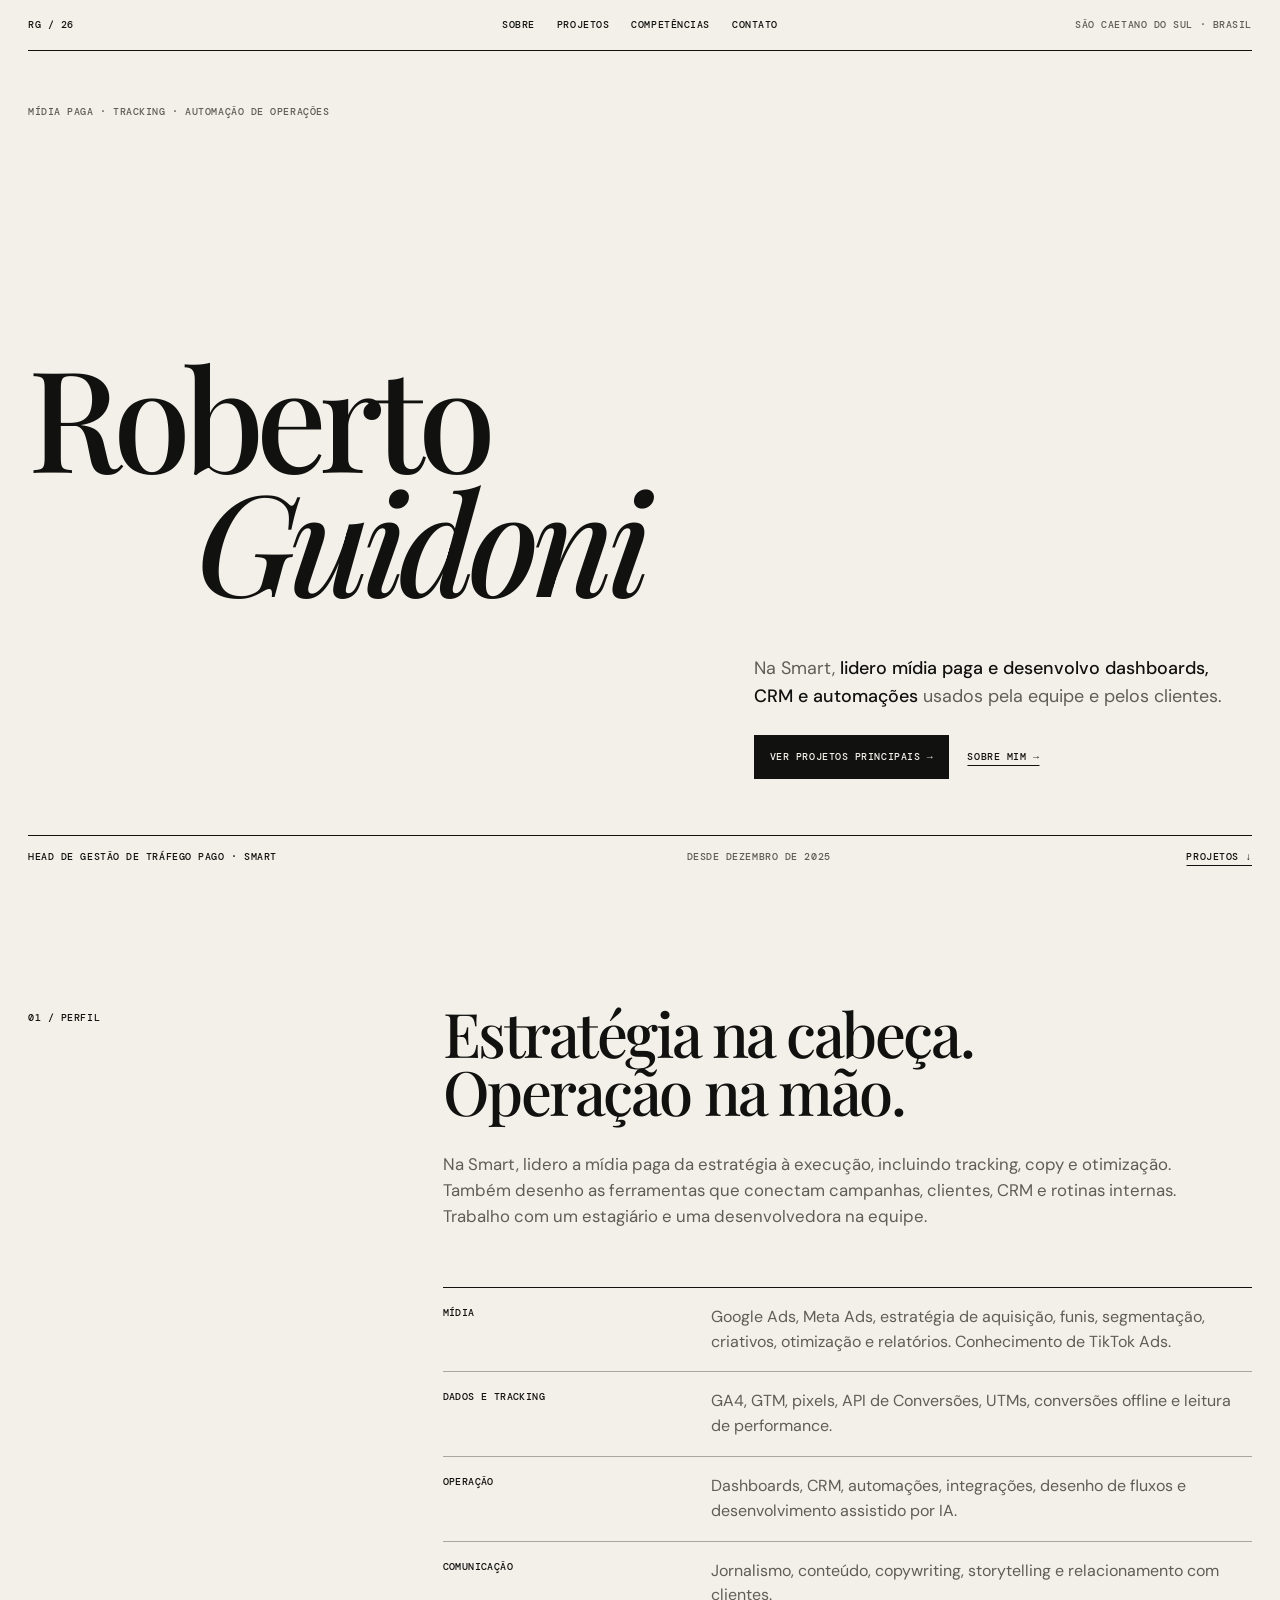
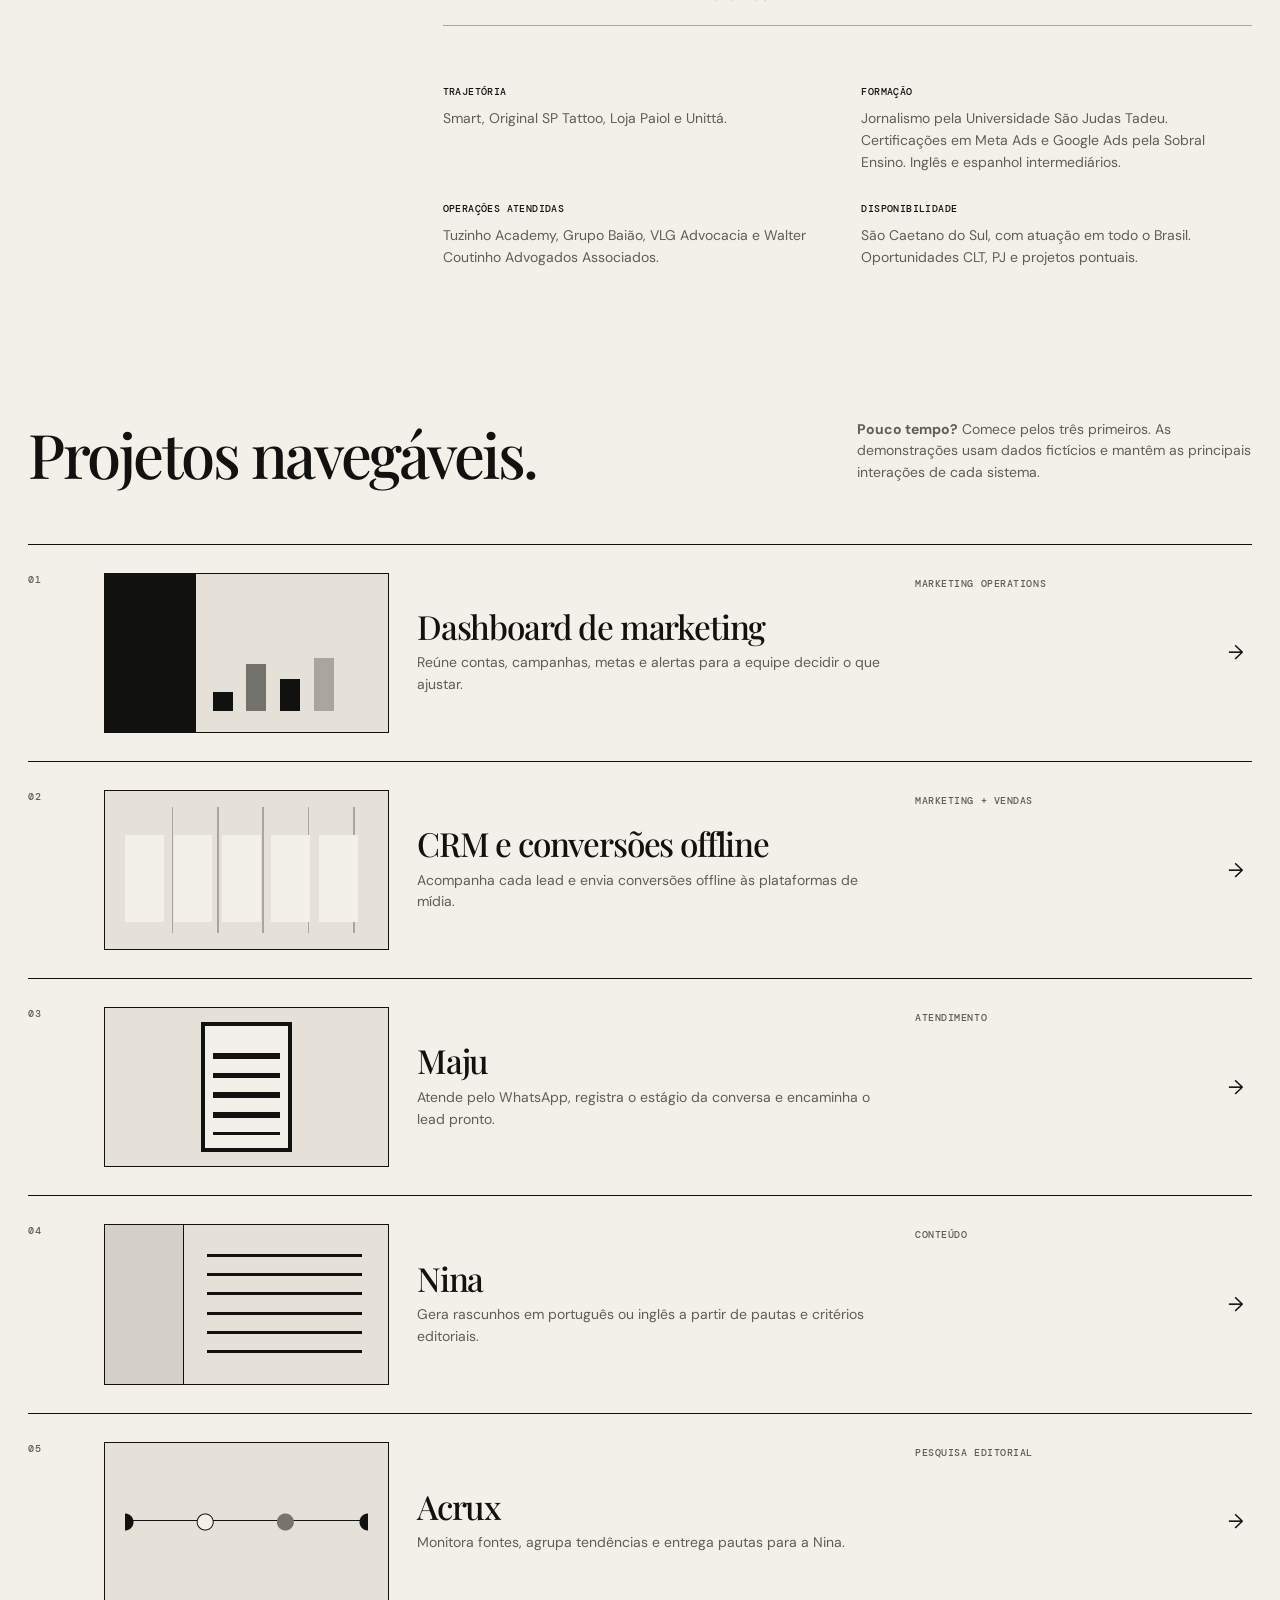
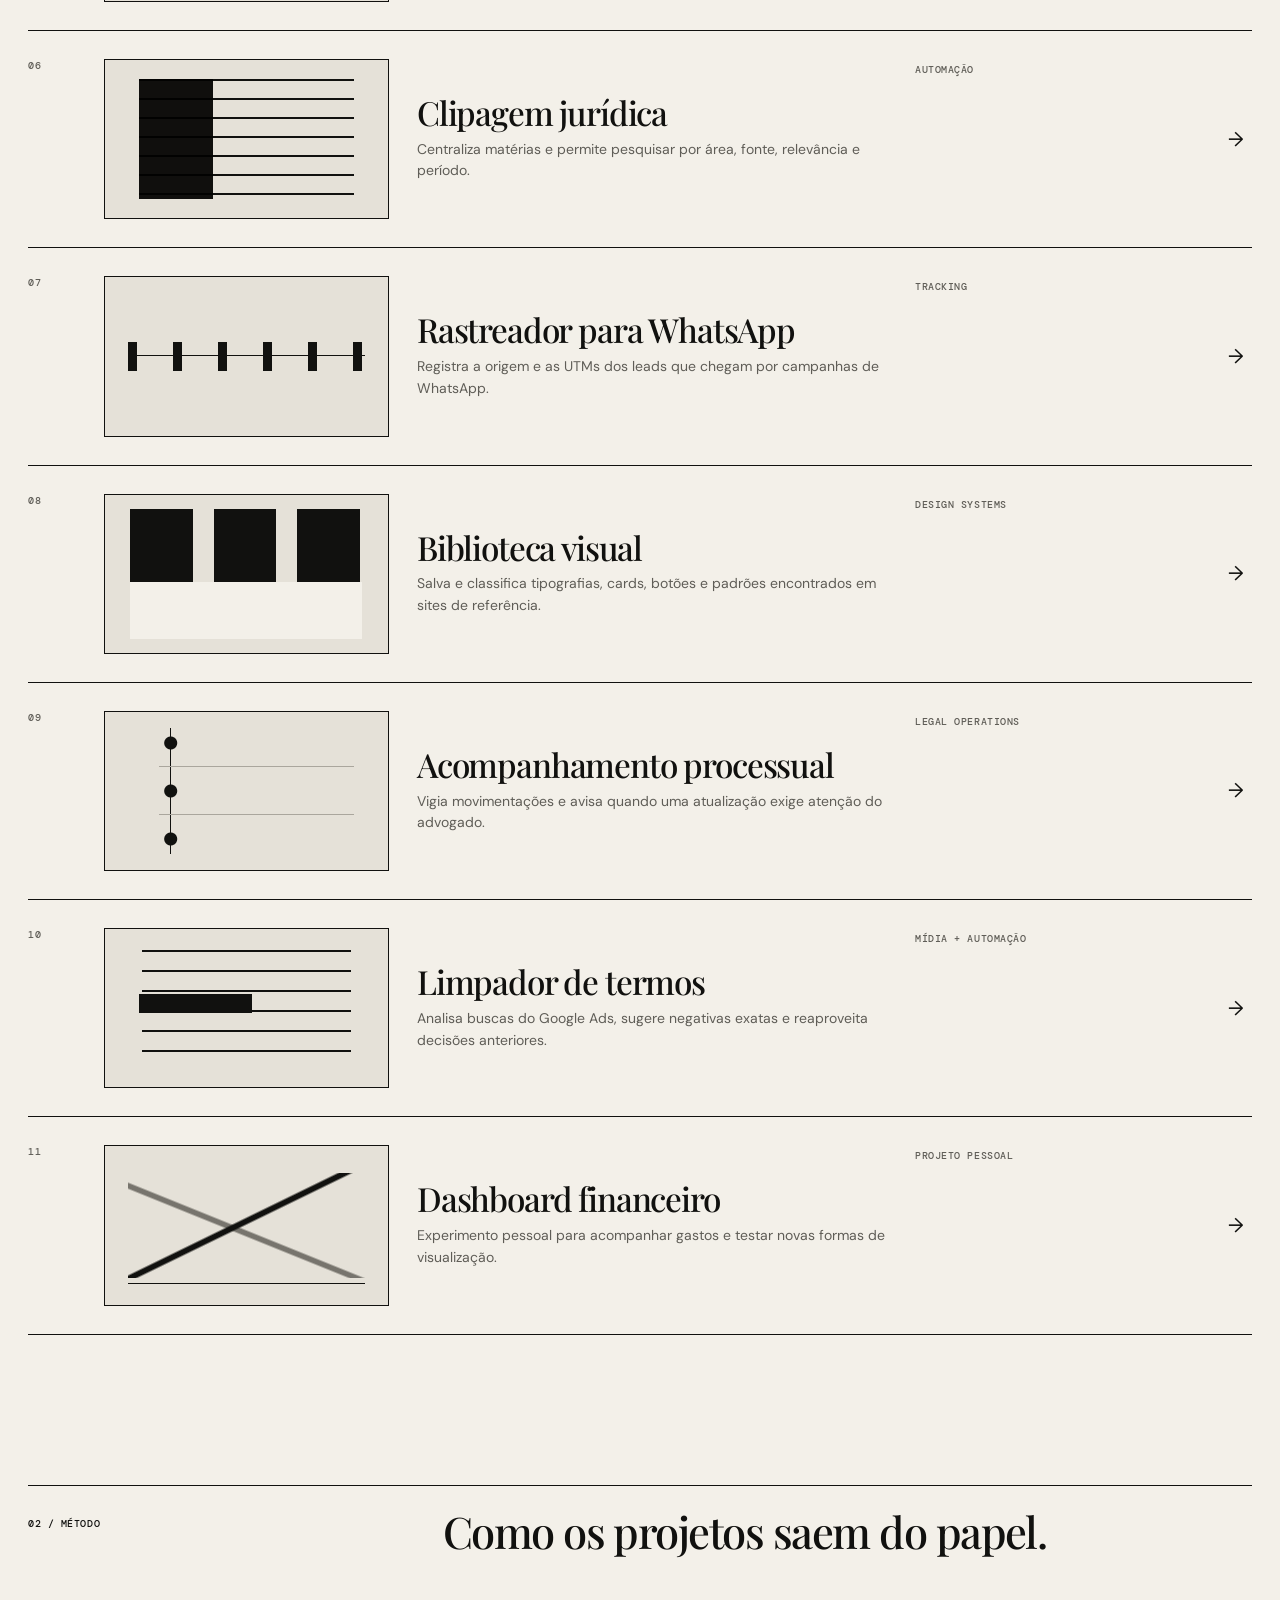
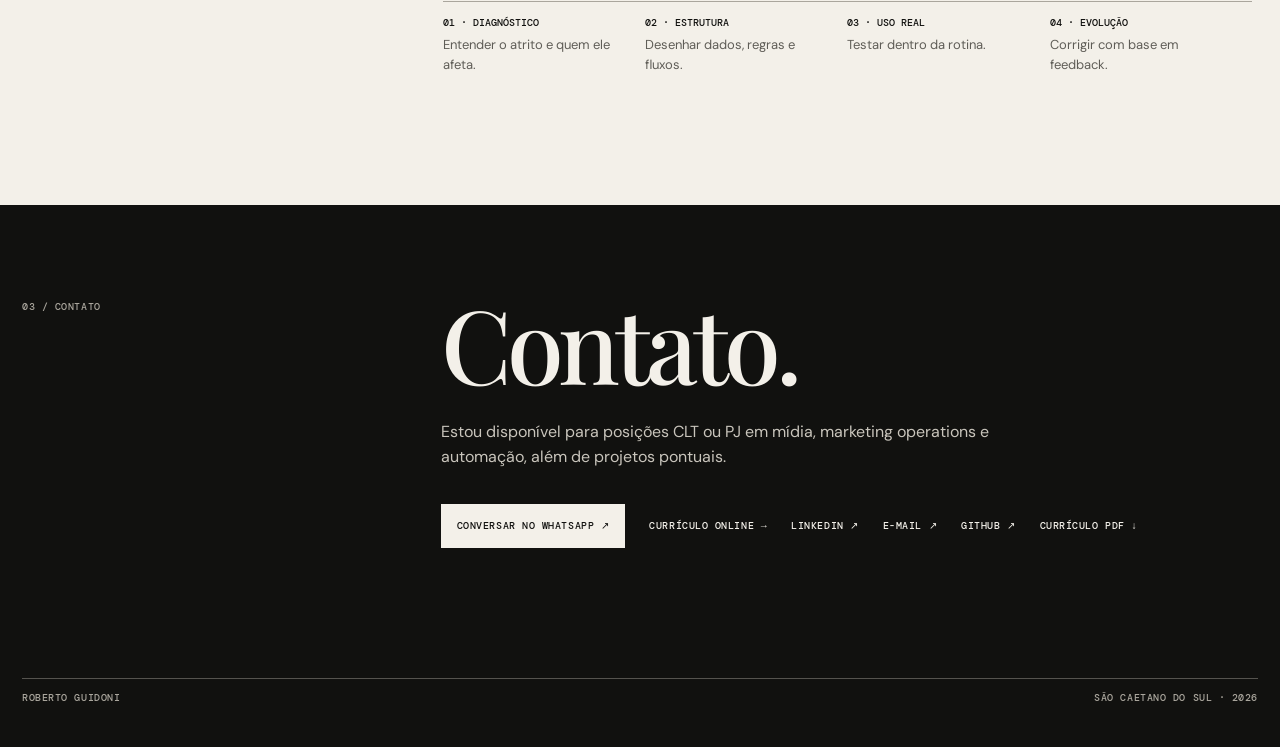
==== index.html @ f109bb20 "feat: adiciona curriculo completo online" ====
<!doctype html>
<html lang="pt-BR">
<head>
  <meta charset="utf-8">
  <meta name="viewport" content="width=device-width, initial-scale=1">
  <meta name="description" content="Roberto Guidoni — mídia de performance, operações de marketing, tracking e inovação.">
  <meta name="theme-color" content="#f3f0e9">
  <meta property="og:type" content="website">
  <meta property="og:title" content="Roberto Guidoni — Mídia e operações">
  <meta property="og:description" content="Projetos navegáveis em mídia de performance, marketing operations, tracking e inovação.">
  <meta property="og:url" content="https://guidoni-br.github.io/portfolio/">
  <meta property="og:image" content="https://guidoni-br.github.io/portfolio/assets/og.png">
  <meta name="twitter:card" content="summary_large_image">
  <meta name="twitter:title" content="Roberto Guidoni — Mídia e operações">
  <meta name="twitter:description" content="Projetos navegáveis em mídia de performance, marketing operations, tracking e inovação.">
  <meta name="twitter:image" content="https://guidoni-br.github.io/portfolio/assets/og.png">
  <link rel="canonical" href="https://guidoni-br.github.io/portfolio/">
  <title>Roberto Guidoni — Mídia e operações</title>
  <link rel="preconnect" href="https://fonts.googleapis.com">
  <link rel="preconnect" href="https://fonts.gstatic.com" crossorigin>
  <link href="https://fonts.googleapis.com/css2?family=DM+Mono:wght@400;500&family=DM+Sans:wght@400;500&family=Playfair+Display:ital,wght@0,500;1,500&display=swap" rel="stylesheet">
  <script>document.documentElement.classList.add('js')</script>
  <style>
    :root{--ink:#11110f;--paper:#f3f0e9;--soft:#e5e1d8;--line:#aaa69d;--muted:#5f5d57;--gutter:max(22px,calc((100vw - 1320px)/2))}
    *{box-sizing:border-box}html{scroll-behavior:smooth}body{margin:0;background:var(--paper);color:var(--ink);font:400 16px/1.55 "DM Sans",Arial,sans-serif}::selection{background:var(--ink);color:var(--paper)}a{color:inherit;text-decoration:none}:focus-visible{outline:2px solid var(--ink);outline-offset:5px}
    .skip{position:fixed;z-index:20;top:10px;left:10px;padding:9px 12px;background:var(--ink);color:var(--paper);transform:translateY(-150%)}.skip:focus{transform:none}.page{width:min(1320px,calc(100% - 56px));margin-inline:auto}.micro{font:500 10px/1.4 "DM Mono",monospace;letter-spacing:.055em;text-transform:uppercase}
    .site-nav{display:grid;grid-template-columns:1fr auto 1fr;align-items:center;padding:18px 0;border-bottom:1px solid var(--ink)}.site-nav nav{display:flex;gap:22px}.site-nav nav a,.contact-links a{position:relative}.site-nav nav a::after,.contact-links a::after{content:"";position:absolute;right:0;bottom:-4px;left:0;height:1px;background:currentColor;transform:scaleX(0);transform-origin:right;transition:transform .25s}.site-nav nav a:hover::after,.site-nav nav a:focus-visible::after,.contact-links a:hover::after,.contact-links a:focus-visible::after{transform:scaleX(1);transform-origin:left}.place{text-align:right;color:var(--muted)}
    .hero{min-height:calc(100svh - 57px);display:grid;grid-template-columns:repeat(12,1fr);grid-template-rows:auto 1fr auto;gap:20px;align-items:center;padding:6vh 0 30px}.hero-kicker{grid-column:1/13;align-self:start;margin:0;color:var(--muted)}.hero-title{grid-column:1/12;grid-row:2;max-width:100%;margin:0;font:500 clamp(4.5rem,11vw,9.75rem)/.88 "Playfair Display",Georgia,serif;letter-spacing:-.055em}.hero-title em{display:block;margin:0 0 0 15%;font-style:italic}.hero-intro-wrap{grid-column:8/13;grid-row:2;align-self:end;max-width:500px;margin:0 0 4vh}.hero-intro{margin:0;color:var(--muted);font-size:clamp(1.05rem,1.4vw,1.25rem)}.hero-intro strong{color:var(--ink);font-weight:500}.hero-actions{display:flex;flex-wrap:wrap;gap:10px 18px;align-items:center;margin-top:24px}.hero-primary{display:inline-flex;align-items:center;justify-content:center;min-height:44px;padding:11px 16px;background:var(--ink);color:var(--paper);font:500 10px/1.4 "DM Mono",monospace;letter-spacing:.055em;text-transform:uppercase;transition:transform .2s,background .2s}.hero-primary:hover,.hero-primary:focus-visible{transform:translateY(-2px);background:#34332f}.hero-secondary{font:500 10px/1.4 "DM Mono",monospace;letter-spacing:.055em;text-transform:uppercase;text-decoration:underline;text-underline-offset:5px}.hero-foot{grid-column:1/13;grid-row:3;display:grid;grid-template-columns:4fr 3fr auto;gap:24px;align-items:end;padding-top:14px;border-top:1px solid var(--ink)}.hero-foot p{margin:0}.hero-since{color:var(--muted)}.text-link{font:500 10px/1.4 "DM Mono",monospace;letter-spacing:.055em;text-transform:uppercase;text-decoration:underline;text-underline-offset:5px}
    main{padding-top:110px}.section-grid{display:grid;grid-template-columns:repeat(12,1fr);gap:20px}.section-label{grid-column:1/4;padding-top:7px}.profile{padding-bottom:150px}.profile-body{grid-column:5/13}.profile h2,.work-head h2{margin:0;font:500 clamp(2.4rem,4.8vw,4.8rem)/.95 "Playfair Display",Georgia,serif;letter-spacing:-.04em}.profile-summary{max-width:740px;margin:30px 0 58px;color:var(--muted);font-size:1.05rem}.discipline-list{margin:0;padding:0;border-top:1px solid var(--ink);list-style:none}.discipline-list li{display:grid;grid-template-columns:1fr 2.2fr;gap:22px;padding:17px 0;border-bottom:1px solid var(--line)}.discipline-list b{font:500 10px/1.5 "DM Mono",monospace;letter-spacing:.04em;text-transform:uppercase}.discipline-list span{color:var(--muted)}.career{display:grid;grid-template-columns:repeat(2,1fr);gap:28px;margin-top:58px}.career h3{margin:0 0 9px;font:500 10px/1.5 "DM Mono",monospace;letter-spacing:.04em;text-transform:uppercase}.career p{margin:0;color:var(--muted);font-size:14px}
    .work{scroll-margin-top:20px}.work-head{display:grid;grid-template-columns:repeat(12,1fr);gap:20px;align-items:end;margin-bottom:60px}.work-head h2{grid-column:1/8}.work-head p{grid-column:9/13;margin:0;color:var(--muted);font-size:14px}.work-list{border-bottom:1px solid var(--ink)}.work-item{border-top:1px solid var(--ink)}.work-item a{display:grid;grid-template-columns:48px minmax(210px,1fr) 1.65fr 1fr 24px;gap:28px;align-items:center;padding:28px 0;transition:padding .25s}.work-no{align-self:start;color:var(--muted)}.work-preview{position:relative;display:block;aspect-ratio:16/9;overflow:hidden;border:1px solid var(--ink);background:var(--soft)}.work-preview::before,.work-preview::after{content:"";position:absolute;display:block}
    .preview-dashboard::before{inset:0 68% 0 0;background:var(--ink)}.preview-dashboard::after{left:38%;right:7%;bottom:13%;height:38%;background:linear-gradient(to top,var(--ink) 0 32%,transparent 32%) 0 100%/13% 100%,linear-gradient(to top,#74726c 0 78%,transparent 78%) 25% 100%/13% 100%,linear-gradient(to top,var(--ink) 0 53%,transparent 53%) 50% 100%/13% 100%,linear-gradient(to top,#aaa69d 0 89%,transparent 89%) 75% 100%/13% 100%;background-repeat:no-repeat}.preview-crm::before{inset:10%;background:repeating-linear-gradient(90deg,transparent 0 17%,var(--line) 17% 17.7%,transparent 17.7% 20%)}.preview-crm::after{inset:28% 7% 17%;background:repeating-linear-gradient(90deg,var(--paper) 0 16%,transparent 16% 20%)}.preview-chat::before{inset:9% 34%;border:4px solid var(--ink);background:var(--paper)}.preview-chat::after{inset:28% 38% 20%;background:repeating-linear-gradient(to bottom,var(--ink) 0 7%,transparent 7% 24%)}.preview-editor::before{inset:0 72% 0 0;background:#d4d0c7;border-right:1px solid var(--ink)}.preview-editor::after{inset:18% 9% 18% 36%;background:repeating-linear-gradient(to bottom,var(--ink) 0 3%,transparent 3% 19%)}.preview-pipeline::before,.preview-track::before{left:8%;right:8%;top:49%;height:1px;background:var(--ink)}.preview-pipeline::after{inset:35% 7%;background:radial-gradient(circle at 0 50%,var(--ink) 0 8px,transparent 9px),radial-gradient(circle at 33% 50%,var(--paper) 0 7px,var(--ink) 8px,transparent 9px),radial-gradient(circle at 66% 50%,#77746d 0 8px,transparent 9px),radial-gradient(circle at 100% 50%,var(--ink) 0 8px,transparent 9px)}.preview-news::before{inset:12%;background:repeating-linear-gradient(to bottom,var(--ink) 0 2px,transparent 2px 19px)}.preview-news::after{inset:12% 62% 12% 12%;background:var(--ink);mix-blend-mode:multiply}.preview-track::after{inset:41% 8%;background:repeating-linear-gradient(90deg,var(--ink) 0 9px,transparent 9px 19%)}.preview-library::before{inset:9%;background:repeating-linear-gradient(90deg,var(--ink) 0 27%,transparent 27% 36%)}.preview-library::after{inset:55% 9% 9%;background:var(--paper)}.preview-process::before{left:23%;top:10%;bottom:10%;width:1px;background:var(--ink)}.preview-process::after{inset:12% 12% 12% 19%;background:radial-gradient(circle at 6% 10%,var(--ink) 0 6px,transparent 7px),radial-gradient(circle at 6% 50%,var(--ink) 0 6px,transparent 7px),radial-gradient(circle at 6% 90%,var(--ink) 0 6px,transparent 7px),repeating-linear-gradient(to bottom,transparent 0 29%,var(--line) 29% 30%,transparent 30% 40%)}.preview-terms::before{inset:13%;background:repeating-linear-gradient(to bottom,var(--ink) 0 2px,transparent 2px 20px)}.preview-terms::after{left:12%;right:48%;top:41%;height:19px;background:var(--ink)}.preview-finance::before{inset:17% 8%;background:linear-gradient(154deg,transparent 0 46%,var(--ink) 47% 49%,transparent 50%),linear-gradient(22deg,transparent 0 44%,#77746d 45% 47%,transparent 48%)}.preview-finance::after{left:8%;right:8%;bottom:13%;height:1px;background:var(--ink)}
    .work-copy h3{margin:0 0 10px;font:500 clamp(1.65rem,2.6vw,2.8rem)/.98 "Playfair Display",Georgia,serif;letter-spacing:-.035em}.work-copy p{max-width:560px;margin:0;color:var(--muted);font-size:14px}.work-meta{align-self:start;padding-top:4px;color:var(--muted)}.work-arrow{font-size:20px;transition:transform .25s}.work-item a:hover,.work-item a:focus-visible{padding-left:10px;padding-right:10px;background:var(--ink);color:var(--paper);outline-offset:0}.work-item a:hover .work-preview,.work-item a:focus-visible .work-preview{border-color:var(--paper)}.work-item a:hover :is(.work-copy p,.work-meta,.work-no),.work-item a:focus-visible :is(.work-copy p,.work-meta,.work-no){color:#c9c5bc}.work-item a:hover .work-arrow,.work-item a:focus-visible .work-arrow{transform:translateX(4px)}
    .approach{margin-top:150px;padding:24px 0 130px;border-top:1px solid var(--ink)}.approach-body{grid-column:5/13}.approach-lead{max-width:760px;margin:0 0 48px;font:500 clamp(1.8rem,3.4vw,3.5rem)/1 "Playfair Display",Georgia,serif;letter-spacing:-.035em}.steps{display:grid;grid-template-columns:repeat(4,1fr);margin:0;padding:0;border-top:1px solid var(--line);list-style:none}.steps li{padding:14px 18px 0 0;color:var(--muted);font-size:13px}.steps b{display:block;margin-bottom:5px;color:var(--ink);font:500 10px/1.4 "DM Mono",monospace;text-transform:uppercase}
    .contact{background:var(--ink);color:var(--paper);padding:95px var(--gutter) 42px;scroll-margin-top:20px}.contact-inner{display:grid;grid-template-columns:repeat(12,1fr);gap:20px;max-width:1320px;margin:auto}.contact-label{grid-column:1/4;color:#aaa69d}.contact-body{grid-column:5/13}.contact h2{margin:0;font:500 clamp(3.4rem,8vw,8rem)/.84 "Playfair Display",Georgia,serif;letter-spacing:-.05em}.contact p{max-width:630px;margin:34px 0;color:#c9c5bc}.contact-links{display:flex;align-items:center;flex-wrap:wrap;gap:14px 24px;font:500 10px/1.4 "DM Mono",monospace;letter-spacing:.055em;text-transform:uppercase}.contact-links .contact-primary{display:inline-flex;align-items:center;justify-content:center;min-height:44px;padding:11px 15px;border:1px solid var(--paper);background:var(--paper);color:var(--ink);transition:background .2s,color .2s}.contact-links .contact-primary:hover,.contact-links .contact-primary:focus-visible{background:transparent;color:var(--paper)}.contact-links .contact-primary::after{display:none}.footer{display:flex;justify-content:space-between;grid-column:1/13;margin-top:110px;padding-top:12px;border-top:1px solid #55534e;color:#aaa69d}.js .reveal{opacity:0;transform:translateY(18px);transition:opacity .7s,transform .7s cubic-bezier(.16,1,.3,1)}.js .reveal.is-visible{opacity:1;transform:none}@media(prefers-reduced-motion:reduce){html{scroll-behavior:auto}.js .reveal{opacity:1;transform:none;transition:none}}
    @media(max-width:900px){.hero-title{grid-column:1/13}.hero-intro-wrap{grid-column:7/13}.work-item a{grid-template-columns:38px minmax(180px,.8fr) 1.4fr 22px}.work-meta{display:none}.career{grid-template-columns:1fr}}
    @media(max-width:680px){.page{width:calc(100% - 34px)}.site-nav{grid-template-columns:1fr auto}.site-nav nav{gap:14px}.place{display:none}.hero{min-height:760px;display:flex;flex-direction:column;align-items:stretch;justify-content:center;padding:46px 0 22px}.hero-kicker{order:0;margin-bottom:36px}.hero-title{order:1;font-size:clamp(3.8rem,18vw,6.4rem);line-height:.9}.hero-title em{margin-left:0}.hero-intro-wrap{order:2;margin:45px 0 0;max-width:360px}.hero-actions{gap:12px 16px}.hero-foot{order:3;display:grid;grid-template-columns:1fr auto;margin-top:auto}.hero-since{display:none}main{padding-top:70px}.section-grid,.work-head{display:block}.section-label{display:block;margin-bottom:34px}.profile{padding-bottom:110px}.profile-summary{margin-bottom:42px}.discipline-list li{display:block}.discipline-list b{display:block;margin-bottom:7px}.career{margin-top:42px}.work-head{margin-bottom:38px}.work-head p{max-width:340px;margin-top:18px}.work-item a{grid-template-columns:34px 1fr 20px;gap:14px;padding:22px 0}.work-preview{grid-column:2/4;margin-bottom:7px}.work-copy{grid-column:2}.work-arrow{grid-column:3;grid-row:2}.work-no{grid-row:1/3}.approach{margin-top:110px;padding-bottom:90px}.approach-body{margin-top:34px}.steps{grid-template-columns:repeat(2,1fr);gap:24px 0}.contact{padding:66px 17px 30px}.contact-inner{display:block}.contact-body{margin-top:36px}.footer{margin-top:80px}.footer span:last-child{text-align:right}}
    @media(max-width:680px){.site-nav{grid-template-columns:1fr;gap:13px;padding:14px 0}.site-nav nav{justify-content:space-between;width:100%;gap:8px}.hero{min-height:max(620px,calc(100svh - 103px));padding-top:52px}.hero-foot{gap:12px}.work-copy h3{font-size:clamp(1.55rem,8vw,2.1rem)}.contact-links a{padding:4px 0}.contact-links .contact-primary{flex-basis:100%;padding:12px 16px}.footer{gap:20px}}
    @media(max-width:380px){.site-nav nav{font-size:9px;letter-spacing:.025em}.hero-title{font-size:clamp(3.35rem,17vw,5.4rem)}.hero-foot{grid-template-columns:1fr}.hero-foot .text-link{justify-self:start}.steps{grid-template-columns:1fr}.footer{display:grid;grid-template-columns:1fr}.footer span:last-child{text-align:left}}
  </style>
  <style>
    @media (prefers-reduced-motion:no-preference){
      .site-nav>*{opacity:0;transform:translateY(-8px)}
      .hero-line{display:block;opacity:0;clip-path:inset(0 0 100% 0);transform:translateY(28%)}
      .hero-kicker,.hero-intro-wrap,.hero-foot{opacity:0;transform:translateY(16px)}
      .motion-ready .site-nav>*{animation:nav-in .65s cubic-bezier(.16,1,.3,1) forwards}
      .motion-ready .site-nav nav{animation-delay:.08s}.motion-ready .site-nav .place{animation-delay:.16s}
      .motion-ready .hero-line{animation:title-in 1.05s cubic-bezier(.16,1,.3,1) forwards}
      .motion-ready .hero-title em{animation-delay:.11s}
      .motion-ready .hero-kicker{animation:intro-in .7s .18s cubic-bezier(.16,1,.3,1) forwards}
      .motion-ready .hero-intro-wrap{animation:intro-in .8s .48s cubic-bezier(.16,1,.3,1) forwards}
      .motion-ready .hero-foot{animation:intro-in .8s .62s cubic-bezier(.16,1,.3,1) forwards}
      .hero-title{will-change:transform;transform:translate3d(0,var(--hero-shift,0),0)}
      .work-preview::before,.work-preview::after{transition:transform .65s cubic-bezier(.16,1,.3,1),opacity .4s ease}
      .work-item:hover .preview-dashboard::after,.work-item:focus-within .preview-dashboard::after{transform:scaleY(1.16);transform-origin:bottom}
      .work-item:hover .preview-crm::after,.work-item:focus-within .preview-crm::after{transform:translateX(7px)}
      .work-item:hover .preview-chat::after,.work-item:focus-within .preview-chat::after{transform:translateY(-7px)}
      .work-item:hover .preview-editor::after,.work-item:focus-within .preview-editor::after{transform:translateX(8px)}
      .work-item:hover .preview-pipeline::after,.work-item:focus-within .preview-pipeline::after{transform:scale(1.06)}
      .work-item:hover .preview-news::after,.work-item:focus-within .preview-news::after{transform:translateX(8px)}
      .work-item:hover .preview-track::after,.work-item:focus-within .preview-track::after{transform:translateX(9px)}
      .work-item:hover .preview-library::before,.work-item:focus-within .preview-library::before{transform:translateY(-5px)}
      .work-item:hover .preview-process::after,.work-item:focus-within .preview-process::after{transform:translateY(5px)}
      .work-item:hover .preview-terms::after,.work-item:focus-within .preview-terms::after{transform:translateX(12px)}
      .work-item:hover .preview-finance::before,.work-item:focus-within .preview-finance::before{transform:translateY(-5px)}
      .reveal{transition-delay:var(--reveal-delay,0ms)!important}
      @keyframes nav-in{to{opacity:1;transform:none}}
      @keyframes title-in{to{opacity:1;clip-path:inset(0);transform:none}}
      @keyframes intro-in{to{opacity:1;transform:none}}
    }
  </style>
</head>
<body>
  <a class="skip" href="#conteudo">Pular para o conteúdo</a>
  <header class="page"><div class="site-nav micro"><a href="#topo" aria-label="Voltar ao início">RG / 26</a><nav aria-label="Navegação principal"><a href="curriculo.html">Sobre</a><a href="#projetos">Projetos</a><a href="competencias.html">Competências</a><a href="#contato">Contato</a></nav><span class="place">São Caetano do Sul · Brasil</span></div><div class="hero" id="topo"><p class="hero-kicker micro">Mídia paga · tracking · automação de operações</p><h1 class="hero-title"><span class="hero-line">Roberto</span><em class="hero-line">Guidoni</em></h1><div class="hero-intro-wrap"><p class="hero-intro">Na Smart, <strong>lidero mídia paga e desenvolvo dashboards, CRM e automações</strong> usados pela equipe e pelos clientes.</p><div class="hero-actions"><a class="hero-primary" href="#projetos">Ver projetos principais →</a><a class="hero-secondary" href="curriculo.html">Sobre mim →</a></div></div><div class="hero-foot"><p class="micro">Head de Gestão de Tráfego Pago · Smart</p><p class="hero-since micro">Desde dezembro de 2025</p><a class="text-link" href="#projetos">Projetos ↓</a></div></div></header>
  <main class="page" id="conteudo">
    <section class="profile section-grid reveal" id="perfil" aria-labelledby="perfil-titulo"><span class="section-label micro">01 / Perfil</span><div class="profile-body"><h2 id="perfil-titulo">Estratégia na cabeça.<br>Operação na mão.</h2><p class="profile-summary">Na Smart, lidero a mídia paga da estratégia à execução, incluindo tracking, copy e otimização. Também desenho as ferramentas que conectam campanhas, clientes, CRM e rotinas internas. Trabalho com um estagiário e uma desenvolvedora na equipe.</p><ul class="discipline-list"><li><b>Mídia</b><span>Google Ads, Meta Ads, estratégia de aquisição, funis, segmentação, criativos, otimização e relatórios. Conhecimento de TikTok Ads.</span></li><li><b>Dados e tracking</b><span>GA4, GTM, pixels, API de Conversões, UTMs, conversões offline e leitura de performance.</span></li><li><b>Operação</b><span>Dashboards, CRM, automações, integrações, desenho de fluxos e desenvolvimento assistido por IA.</span></li><li><b>Comunicação</b><span>Jornalismo, conteúdo, copywriting, storytelling e relacionamento com clientes.</span></li></ul><div class="career"><div><h3>Trajetória</h3><p>Smart, Original SP Tattoo, Loja Paiol e Unittá.</p></div><div><h3>Formação</h3><p>Jornalismo pela Universidade São Judas Tadeu. Certificações em Meta Ads e Google Ads pela Sobral Ensino. Inglês e espanhol intermediários.</p></div><div><h3>Operações atendidas</h3><p>Tuzinho Academy, Grupo Baião, VLG Advocacia e Walter Coutinho Advogados Associados.</p></div><div><h3>Disponibilidade</h3><p>São Caetano do Sul, com atuação em todo o Brasil. Oportunidades CLT, PJ e projetos pontuais.</p></div></div></div></section>
    <section class="work" id="projetos" aria-labelledby="projetos-titulo"><div class="work-head reveal"><h2 id="projetos-titulo">Projetos navegáveis.</h2><p><strong>Pouco tempo?</strong> Comece pelos três primeiros. As demonstrações usam dados fictícios e mantêm as principais interações de cada sistema.</p></div><div class="work-list">
      <article class="work-item reveal"><a href="demonstracoes.html#ads"><span class="work-no micro">01</span><span class="work-preview preview-dashboard" aria-hidden="true"></span><div class="work-copy"><h3>Dashboard de marketing</h3><p>Reúne contas, campanhas, metas e alertas para a equipe decidir o que ajustar.</p></div><span class="work-meta micro">Marketing operations</span><span class="work-arrow" aria-hidden="true">→</span></a></article>
      <article class="work-item reveal"><a href="demonstracoes.html#crm"><span class="work-no micro">02</span><span class="work-preview preview-crm" aria-hidden="true"></span><div class="work-copy"><h3>CRM e conversões offline</h3><p>Acompanha cada lead e envia conversões offline às plataformas de mídia.</p></div><span class="work-meta micro">Marketing + vendas</span><span class="work-arrow" aria-hidden="true">→</span></a></article>
      <article class="work-item reveal"><a href="demonstracoes.html#maju"><span class="work-no micro">03</span><span class="work-preview preview-chat" aria-hidden="true"></span><div class="work-copy"><h3>Maju</h3><p>Atende pelo WhatsApp, registra o estágio da conversa e encaminha o lead pronto.</p></div><span class="work-meta micro">Atendimento</span><span class="work-arrow" aria-hidden="true">→</span></a></article>
      <article class="work-item reveal"><a href="demonstracoes.html#nina"><span class="work-no micro">04</span><span class="work-preview preview-editor" aria-hidden="true"></span><div class="work-copy"><h3>Nina</h3><p>Gera rascunhos em português ou inglês a partir de pautas e critérios editoriais.</p></div><span class="work-meta micro">Conteúdo</span><span class="work-arrow" aria-hidden="true">→</span></a></article>
      <article class="work-item reveal"><a href="demonstracoes.html#acrux"><span class="work-no micro">05</span><span class="work-preview preview-pipeline" aria-hidden="true"></span><div class="work-copy"><h3>Acrux</h3><p>Monitora fontes, agrupa tendências e entrega pautas para a Nina.</p></div><span class="work-meta micro">Pesquisa editorial</span><span class="work-arrow" aria-hidden="true">→</span></a></article>
      <article class="work-item reveal"><a href="demonstracoes.html#clipagem"><span class="work-no micro">06</span><span class="work-preview preview-news" aria-hidden="true"></span><div class="work-copy"><h3>Clipagem jurídica</h3><p>Centraliza matérias e permite pesquisar por área, fonte, relevância e período.</p></div><span class="work-meta micro">Automação</span><span class="work-arrow" aria-hidden="true">→</span></a></article>
      <article class="work-item reveal"><a href="demonstracoes.html#tracker"><span class="work-no micro">07</span><span class="work-preview preview-track" aria-hidden="true"></span><div class="work-copy"><h3>Rastreador para WhatsApp</h3><p>Registra a origem e as UTMs dos leads que chegam por campanhas de WhatsApp.</p></div><span class="work-meta micro">Tracking</span><span class="work-arrow" aria-hidden="true">→</span></a></article>
      <article class="work-item reveal"><a href="demonstracoes.html#biblioteca"><span class="work-no micro">08</span><span class="work-preview preview-library" aria-hidden="true"></span><div class="work-copy"><h3>Biblioteca visual</h3><p>Salva e classifica tipografias, cards, botões e padrões encontrados em sites de referência.</p></div><span class="work-meta micro">Design systems</span><span class="work-arrow" aria-hidden="true">→</span></a></article>
      <article class="work-item reveal"><a href="demonstracoes.html#processual"><span class="work-no micro">09</span><span class="work-preview preview-process" aria-hidden="true"></span><div class="work-copy"><h3>Acompanhamento processual</h3><p>Vigia movimentações e avisa quando uma atualização exige atenção do advogado.</p></div><span class="work-meta micro">Legal operations</span><span class="work-arrow" aria-hidden="true">→</span></a></article>
      <article class="work-item reveal"><a href="demonstracoes.html#termos"><span class="work-no micro">10</span><span class="work-preview preview-terms" aria-hidden="true"></span><div class="work-copy"><h3>Limpador de termos</h3><p>Analisa buscas do Google Ads, sugere negativas exatas e reaproveita decisões anteriores.</p></div><span class="work-meta micro">Mídia + automação</span><span class="work-arrow" aria-hidden="true">→</span></a></article>
      <article class="work-item reveal"><a href="demonstracoes.html#financeiro"><span class="work-no micro">11</span><span class="work-preview preview-finance" aria-hidden="true"></span><div class="work-copy"><h3>Dashboard financeiro</h3><p>Experimento pessoal para acompanhar gastos e testar novas formas de visualização.</p></div><span class="work-meta micro">Projeto pessoal</span><span class="work-arrow" aria-hidden="true">→</span></a></article>
    </div></section>
    <section class="approach section-grid reveal" aria-labelledby="metodo-titulo"><span class="section-label micro">02 / Método</span><div class="approach-body"><p class="approach-lead" id="metodo-titulo">Como os projetos saem do papel.</p><ol class="steps"><li><b>01 · Diagnóstico</b>Entender o atrito e quem ele afeta.</li><li><b>02 · Estrutura</b>Desenhar dados, regras e fluxos.</li><li><b>03 · Uso real</b>Testar dentro da rotina.</li><li><b>04 · Evolução</b>Corrigir com base em feedback.</li></ol></div></section>
  </main>
  <section class="contact" id="contato" aria-labelledby="contato-titulo"><div class="contact-inner"><span class="contact-label micro">03 / Contato</span><div class="contact-body"><h2 id="contato-titulo">Contato.</h2><p>Estou disponível para posições CLT ou PJ em mídia, marketing operations e automação, além de projetos pontuais.</p><div class="contact-links"><a class="contact-primary" href="https://wa.me/5511965188428" target="_blank" rel="noopener">Conversar no WhatsApp ↗</a><a href="curriculo.html">Currículo online →</a><a href="https://www.linkedin.com/in/roberto-guidoni-3a348646/" target="_blank" rel="noopener">LinkedIn ↗</a><a href="mailto:rrodriguesguidoni@gmail.com">E-mail ↗</a><a href="https://github.com/guidoni-br" target="_blank" rel="noopener">GitHub ↗</a><a href="output/pdf/curriculo-roberto-guidoni.pdf" download>Currículo PDF ↓</a></div></div><footer class="footer micro"><span>Roberto Guidoni</span><span>São Caetano do Sul · 2026</span></footer></div></section>
  <script>
    const reducedMotion=window.matchMedia('(prefers-reduced-motion: reduce)').matches;
    const reveals=[...document.querySelectorAll('.reveal')];
    if(reducedMotion){reveals.forEach(el=>el.classList.add('is-visible'))}else{
      document.querySelectorAll('.work-item').forEach((el,index)=>el.style.setProperty('--reveal-delay',`${Math.min(index%3,2)*55}ms`));
      const observer=new IntersectionObserver(entries=>entries.forEach(entry=>{if(entry.isIntersecting){entry.target.classList.add('is-visible');observer.unobserve(entry.target)}}),{threshold:.08});
      reveals.forEach(el=>observer.observe(el));
      let ticking=false;
      const updateMotion=()=>{const y=window.scrollY;document.documentElement.style.setProperty('--hero-shift',`${Math.min(y*.055,42)}px`);ticking=false};
      addEventListener('scroll',()=>{if(!ticking){requestAnimationFrame(updateMotion);ticking=true}},{passive:true});updateMotion();
    }
    requestAnimationFrame(()=>document.documentElement.classList.add('motion-ready'));
  </script>
</body>
</html>
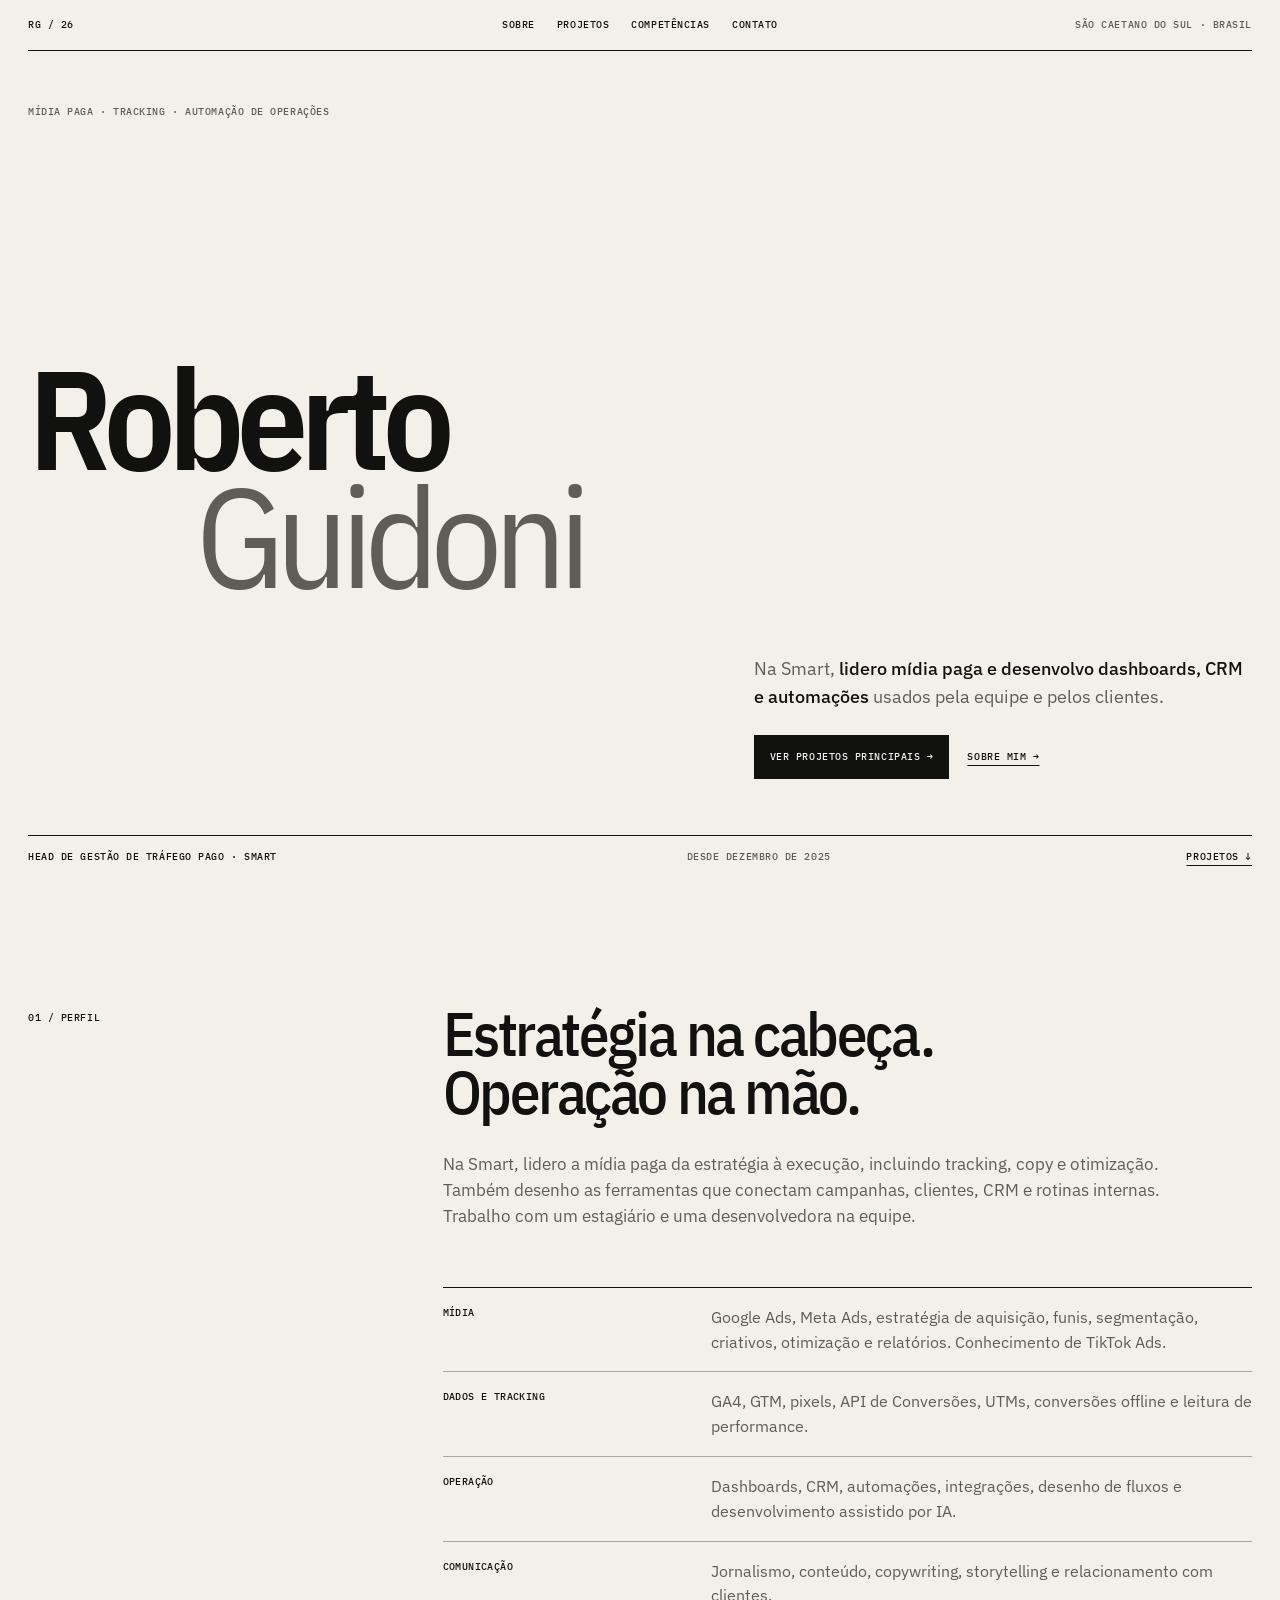
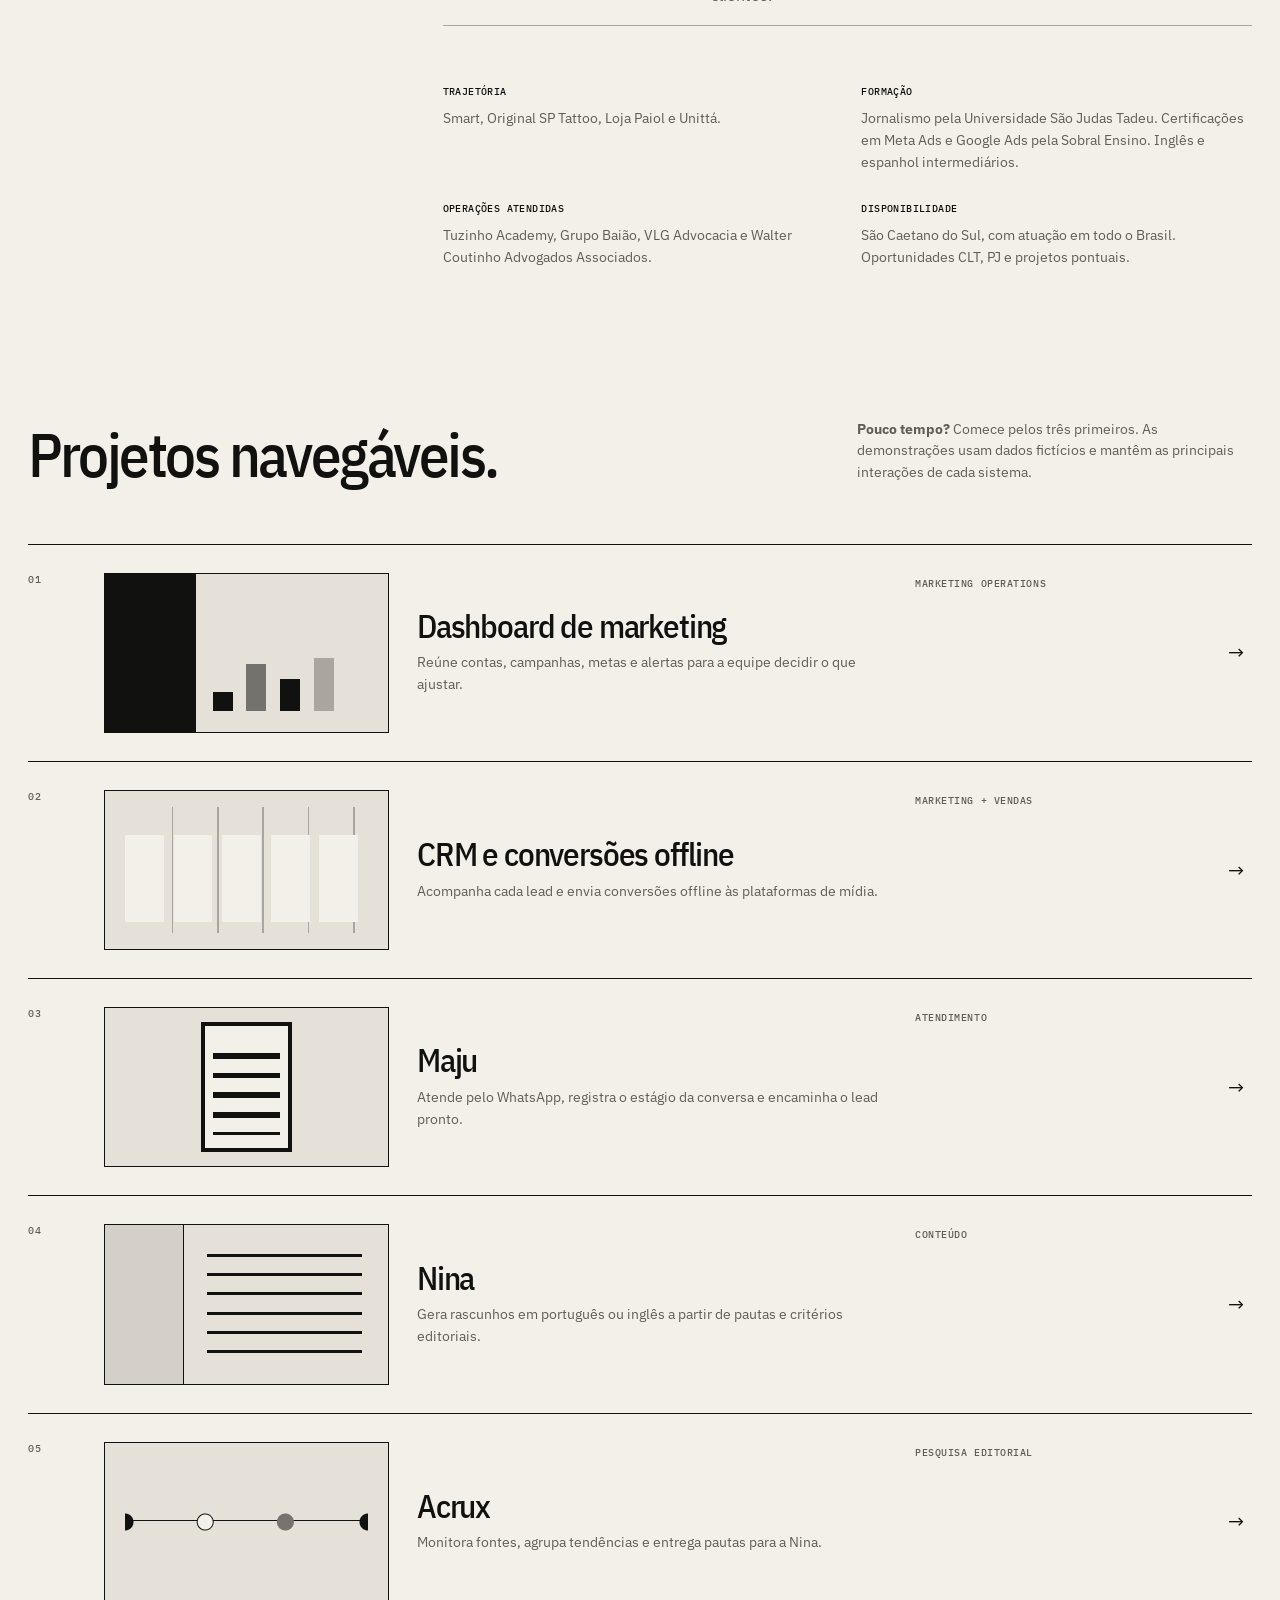
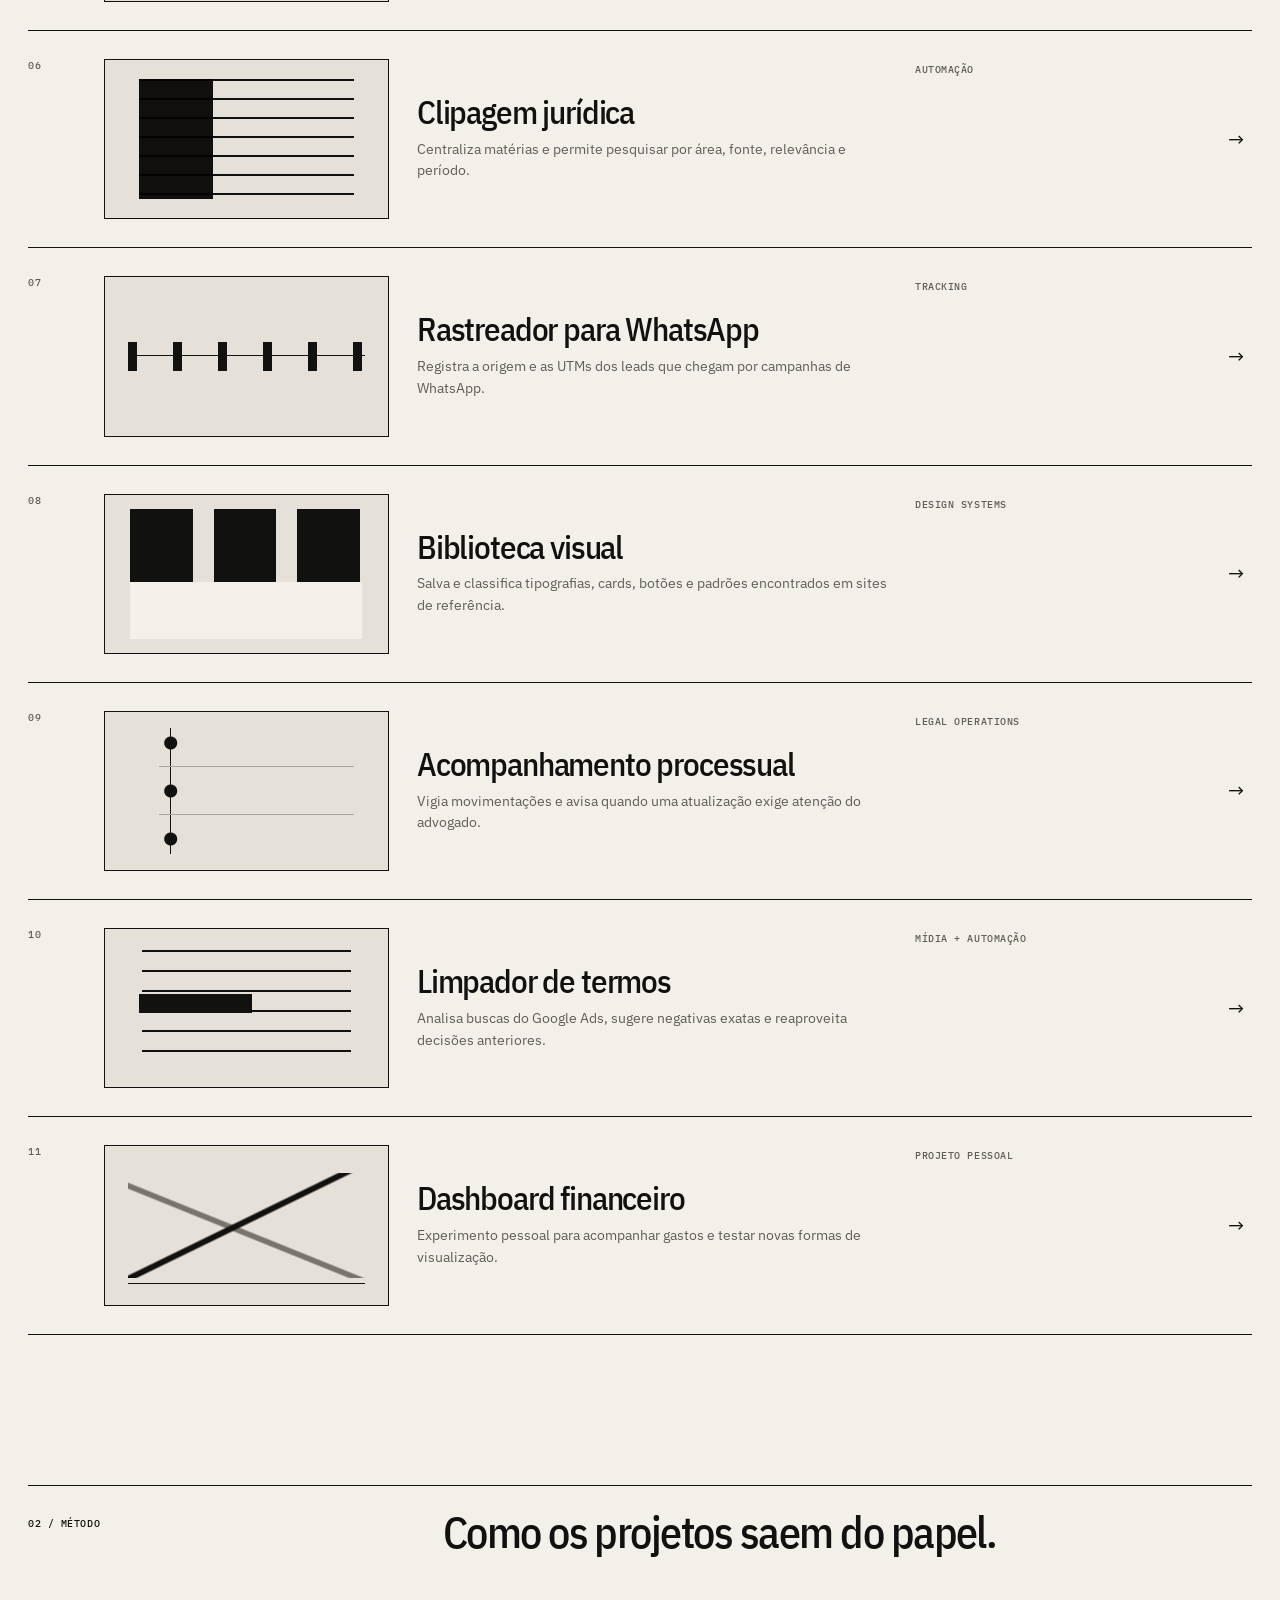
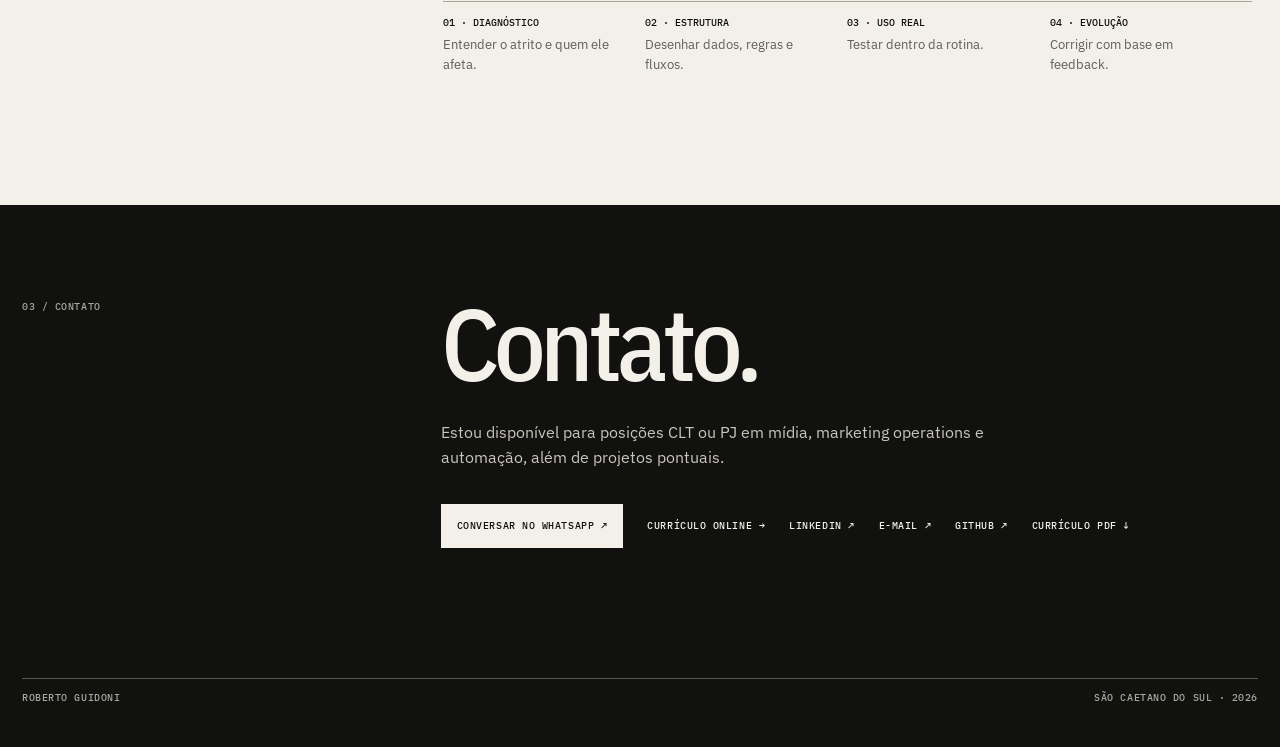
==== commit 261be292: "style: aplica tipografia do curriculo em todo o site" ====
--- a/index.html
+++ b/index.html
@@ -18,20 +18,20 @@
   <title>Roberto Guidoni — Mídia e operações</title>
   <link rel="preconnect" href="https://fonts.googleapis.com">
   <link rel="preconnect" href="https://fonts.gstatic.com" crossorigin>
-  <link href="https://fonts.googleapis.com/css2?family=DM+Mono:wght@400;500&family=DM+Sans:wght@400;500&family=Playfair+Display:ital,wght@0,500;1,500&display=swap" rel="stylesheet">
+  <link href="https://fonts.googleapis.com/css2?family=IBM+Plex+Mono:wght@400;500&family=IBM+Plex+Sans+Condensed:wght@400;500;600&family=IBM+Plex+Sans:wght@400;500;600&display=swap" rel="stylesheet">
   <script>document.documentElement.classList.add('js')</script>
   <style>
     :root{--ink:#11110f;--paper:#f3f0e9;--soft:#e5e1d8;--line:#aaa69d;--muted:#5f5d57;--gutter:max(22px,calc((100vw - 1320px)/2))}
-    *{box-sizing:border-box}html{scroll-behavior:smooth}body{margin:0;background:var(--paper);color:var(--ink);font:400 16px/1.55 "DM Sans",Arial,sans-serif}::selection{background:var(--ink);color:var(--paper)}a{color:inherit;text-decoration:none}:focus-visible{outline:2px solid var(--ink);outline-offset:5px}
-    .skip{position:fixed;z-index:20;top:10px;left:10px;padding:9px 12px;background:var(--ink);color:var(--paper);transform:translateY(-150%)}.skip:focus{transform:none}.page{width:min(1320px,calc(100% - 56px));margin-inline:auto}.micro{font:500 10px/1.4 "DM Mono",monospace;letter-spacing:.055em;text-transform:uppercase}
+    *{box-sizing:border-box}html{scroll-behavior:smooth}body{margin:0;background:var(--paper);color:var(--ink);font:400 16px/1.55 "IBM Plex Sans",Arial,sans-serif}::selection{background:var(--ink);color:var(--paper)}a{color:inherit;text-decoration:none}:focus-visible{outline:2px solid var(--ink);outline-offset:5px}
+    .skip{position:fixed;z-index:20;top:10px;left:10px;padding:9px 12px;background:var(--ink);color:var(--paper);transform:translateY(-150%)}.skip:focus{transform:none}.page{width:min(1320px,calc(100% - 56px));margin-inline:auto}.micro{font:500 10px/1.4 "IBM Plex Mono",monospace;letter-spacing:.055em;text-transform:uppercase}
     .site-nav{display:grid;grid-template-columns:1fr auto 1fr;align-items:center;padding:18px 0;border-bottom:1px solid var(--ink)}.site-nav nav{display:flex;gap:22px}.site-nav nav a,.contact-links a{position:relative}.site-nav nav a::after,.contact-links a::after{content:"";position:absolute;right:0;bottom:-4px;left:0;height:1px;background:currentColor;transform:scaleX(0);transform-origin:right;transition:transform .25s}.site-nav nav a:hover::after,.site-nav nav a:focus-visible::after,.contact-links a:hover::after,.contact-links a:focus-visible::after{transform:scaleX(1);transform-origin:left}.place{text-align:right;color:var(--muted)}
-    .hero{min-height:calc(100svh - 57px);display:grid;grid-template-columns:repeat(12,1fr);grid-template-rows:auto 1fr auto;gap:20px;align-items:center;padding:6vh 0 30px}.hero-kicker{grid-column:1/13;align-self:start;margin:0;color:var(--muted)}.hero-title{grid-column:1/12;grid-row:2;max-width:100%;margin:0;font:500 clamp(4.5rem,11vw,9.75rem)/.88 "Playfair Display",Georgia,serif;letter-spacing:-.055em}.hero-title em{display:block;margin:0 0 0 15%;font-style:italic}.hero-intro-wrap{grid-column:8/13;grid-row:2;align-self:end;max-width:500px;margin:0 0 4vh}.hero-intro{margin:0;color:var(--muted);font-size:clamp(1.05rem,1.4vw,1.25rem)}.hero-intro strong{color:var(--ink);font-weight:500}.hero-actions{display:flex;flex-wrap:wrap;gap:10px 18px;align-items:center;margin-top:24px}.hero-primary{display:inline-flex;align-items:center;justify-content:center;min-height:44px;padding:11px 16px;background:var(--ink);color:var(--paper);font:500 10px/1.4 "DM Mono",monospace;letter-spacing:.055em;text-transform:uppercase;transition:transform .2s,background .2s}.hero-primary:hover,.hero-primary:focus-visible{transform:translateY(-2px);background:#34332f}.hero-secondary{font:500 10px/1.4 "DM Mono",monospace;letter-spacing:.055em;text-transform:uppercase;text-decoration:underline;text-underline-offset:5px}.hero-foot{grid-column:1/13;grid-row:3;display:grid;grid-template-columns:4fr 3fr auto;gap:24px;align-items:end;padding-top:14px;border-top:1px solid var(--ink)}.hero-foot p{margin:0}.hero-since{color:var(--muted)}.text-link{font:500 10px/1.4 "DM Mono",monospace;letter-spacing:.055em;text-transform:uppercase;text-decoration:underline;text-underline-offset:5px}
-    main{padding-top:110px}.section-grid{display:grid;grid-template-columns:repeat(12,1fr);gap:20px}.section-label{grid-column:1/4;padding-top:7px}.profile{padding-bottom:150px}.profile-body{grid-column:5/13}.profile h2,.work-head h2{margin:0;font:500 clamp(2.4rem,4.8vw,4.8rem)/.95 "Playfair Display",Georgia,serif;letter-spacing:-.04em}.profile-summary{max-width:740px;margin:30px 0 58px;color:var(--muted);font-size:1.05rem}.discipline-list{margin:0;padding:0;border-top:1px solid var(--ink);list-style:none}.discipline-list li{display:grid;grid-template-columns:1fr 2.2fr;gap:22px;padding:17px 0;border-bottom:1px solid var(--line)}.discipline-list b{font:500 10px/1.5 "DM Mono",monospace;letter-spacing:.04em;text-transform:uppercase}.discipline-list span{color:var(--muted)}.career{display:grid;grid-template-columns:repeat(2,1fr);gap:28px;margin-top:58px}.career h3{margin:0 0 9px;font:500 10px/1.5 "DM Mono",monospace;letter-spacing:.04em;text-transform:uppercase}.career p{margin:0;color:var(--muted);font-size:14px}
+    .hero{min-height:calc(100svh - 57px);display:grid;grid-template-columns:repeat(12,1fr);grid-template-rows:auto 1fr auto;gap:20px;align-items:center;padding:6vh 0 30px}.hero-kicker{grid-column:1/13;align-self:start;margin:0;color:var(--muted)}.hero-title{grid-column:1/12;grid-row:2;max-width:100%;margin:0;font:600 clamp(4.5rem,11vw,9.75rem)/.84 "IBM Plex Sans Condensed",Arial,sans-serif;letter-spacing:-.055em}.hero-title em{display:block;margin:0 0 0 15%;font-style:normal;font-weight:400;color:var(--muted)}.hero-intro-wrap{grid-column:8/13;grid-row:2;align-self:end;max-width:500px;margin:0 0 4vh}.hero-intro{margin:0;color:var(--muted);font-size:clamp(1.05rem,1.4vw,1.25rem)}.hero-intro strong{color:var(--ink);font-weight:500}.hero-actions{display:flex;flex-wrap:wrap;gap:10px 18px;align-items:center;margin-top:24px}.hero-primary{display:inline-flex;align-items:center;justify-content:center;min-height:44px;padding:11px 16px;background:var(--ink);color:var(--paper);font:500 10px/1.4 "IBM Plex Mono",monospace;letter-spacing:.055em;text-transform:uppercase;transition:transform .2s,background .2s}.hero-primary:hover,.hero-primary:focus-visible{transform:translateY(-2px);background:#34332f}.hero-secondary{font:500 10px/1.4 "IBM Plex Mono",monospace;letter-spacing:.055em;text-transform:uppercase;text-decoration:underline;text-underline-offset:5px}.hero-foot{grid-column:1/13;grid-row:3;display:grid;grid-template-columns:4fr 3fr auto;gap:24px;align-items:end;padding-top:14px;border-top:1px solid var(--ink)}.hero-foot p{margin:0}.hero-since{color:var(--muted)}.text-link{font:500 10px/1.4 "IBM Plex Mono",monospace;letter-spacing:.055em;text-transform:uppercase;text-decoration:underline;text-underline-offset:5px}
+    main{padding-top:110px}.section-grid{display:grid;grid-template-columns:repeat(12,1fr);gap:20px}.section-label{grid-column:1/4;padding-top:7px}.profile{padding-bottom:150px}.profile-body{grid-column:5/13}.profile h2,.work-head h2{margin:0;font:500 clamp(2.4rem,4.8vw,4.8rem)/.95 "IBM Plex Sans Condensed",Georgia,serif;letter-spacing:-.04em}.profile-summary{max-width:740px;margin:30px 0 58px;color:var(--muted);font-size:1.05rem}.discipline-list{margin:0;padding:0;border-top:1px solid var(--ink);list-style:none}.discipline-list li{display:grid;grid-template-columns:1fr 2.2fr;gap:22px;padding:17px 0;border-bottom:1px solid var(--line)}.discipline-list b{font:500 10px/1.5 "IBM Plex Mono",monospace;letter-spacing:.04em;text-transform:uppercase}.discipline-list span{color:var(--muted)}.career{display:grid;grid-template-columns:repeat(2,1fr);gap:28px;margin-top:58px}.career h3{margin:0 0 9px;font:500 10px/1.5 "IBM Plex Mono",monospace;letter-spacing:.04em;text-transform:uppercase}.career p{margin:0;color:var(--muted);font-size:14px}
     .work{scroll-margin-top:20px}.work-head{display:grid;grid-template-columns:repeat(12,1fr);gap:20px;align-items:end;margin-bottom:60px}.work-head h2{grid-column:1/8}.work-head p{grid-column:9/13;margin:0;color:var(--muted);font-size:14px}.work-list{border-bottom:1px solid var(--ink)}.work-item{border-top:1px solid var(--ink)}.work-item a{display:grid;grid-template-columns:48px minmax(210px,1fr) 1.65fr 1fr 24px;gap:28px;align-items:center;padding:28px 0;transition:padding .25s}.work-no{align-self:start;color:var(--muted)}.work-preview{position:relative;display:block;aspect-ratio:16/9;overflow:hidden;border:1px solid var(--ink);background:var(--soft)}.work-preview::before,.work-preview::after{content:"";position:absolute;display:block}
     .preview-dashboard::before{inset:0 68% 0 0;background:var(--ink)}.preview-dashboard::after{left:38%;right:7%;bottom:13%;height:38%;background:linear-gradient(to top,var(--ink) 0 32%,transparent 32%) 0 100%/13% 100%,linear-gradient(to top,#74726c 0 78%,transparent 78%) 25% 100%/13% 100%,linear-gradient(to top,var(--ink) 0 53%,transparent 53%) 50% 100%/13% 100%,linear-gradient(to top,#aaa69d 0 89%,transparent 89%) 75% 100%/13% 100%;background-repeat:no-repeat}.preview-crm::before{inset:10%;background:repeating-linear-gradient(90deg,transparent 0 17%,var(--line) 17% 17.7%,transparent 17.7% 20%)}.preview-crm::after{inset:28% 7% 17%;background:repeating-linear-gradient(90deg,var(--paper) 0 16%,transparent 16% 20%)}.preview-chat::before{inset:9% 34%;border:4px solid var(--ink);background:var(--paper)}.preview-chat::after{inset:28% 38% 20%;background:repeating-linear-gradient(to bottom,var(--ink) 0 7%,transparent 7% 24%)}.preview-editor::before{inset:0 72% 0 0;background:#d4d0c7;border-right:1px solid var(--ink)}.preview-editor::after{inset:18% 9% 18% 36%;background:repeating-linear-gradient(to bottom,var(--ink) 0 3%,transparent 3% 19%)}.preview-pipeline::before,.preview-track::before{left:8%;right:8%;top:49%;height:1px;background:var(--ink)}.preview-pipeline::after{inset:35% 7%;background:radial-gradient(circle at 0 50%,var(--ink) 0 8px,transparent 9px),radial-gradient(circle at 33% 50%,var(--paper) 0 7px,var(--ink) 8px,transparent 9px),radial-gradient(circle at 66% 50%,#77746d 0 8px,transparent 9px),radial-gradient(circle at 100% 50%,var(--ink) 0 8px,transparent 9px)}.preview-news::before{inset:12%;background:repeating-linear-gradient(to bottom,var(--ink) 0 2px,transparent 2px 19px)}.preview-news::after{inset:12% 62% 12% 12%;background:var(--ink);mix-blend-mode:multiply}.preview-track::after{inset:41% 8%;background:repeating-linear-gradient(90deg,var(--ink) 0 9px,transparent 9px 19%)}.preview-library::before{inset:9%;background:repeating-linear-gradient(90deg,var(--ink) 0 27%,transparent 27% 36%)}.preview-library::after{inset:55% 9% 9%;background:var(--paper)}.preview-process::before{left:23%;top:10%;bottom:10%;width:1px;background:var(--ink)}.preview-process::after{inset:12% 12% 12% 19%;background:radial-gradient(circle at 6% 10%,var(--ink) 0 6px,transparent 7px),radial-gradient(circle at 6% 50%,var(--ink) 0 6px,transparent 7px),radial-gradient(circle at 6% 90%,var(--ink) 0 6px,transparent 7px),repeating-linear-gradient(to bottom,transparent 0 29%,var(--line) 29% 30%,transparent 30% 40%)}.preview-terms::before{inset:13%;background:repeating-linear-gradient(to bottom,var(--ink) 0 2px,transparent 2px 20px)}.preview-terms::after{left:12%;right:48%;top:41%;height:19px;background:var(--ink)}.preview-finance::before{inset:17% 8%;background:linear-gradient(154deg,transparent 0 46%,var(--ink) 47% 49%,transparent 50%),linear-gradient(22deg,transparent 0 44%,#77746d 45% 47%,transparent 48%)}.preview-finance::after{left:8%;right:8%;bottom:13%;height:1px;background:var(--ink)}
-    .work-copy h3{margin:0 0 10px;font:500 clamp(1.65rem,2.6vw,2.8rem)/.98 "Playfair Display",Georgia,serif;letter-spacing:-.035em}.work-copy p{max-width:560px;margin:0;color:var(--muted);font-size:14px}.work-meta{align-self:start;padding-top:4px;color:var(--muted)}.work-arrow{font-size:20px;transition:transform .25s}.work-item a:hover,.work-item a:focus-visible{padding-left:10px;padding-right:10px;background:var(--ink);color:var(--paper);outline-offset:0}.work-item a:hover .work-preview,.work-item a:focus-visible .work-preview{border-color:var(--paper)}.work-item a:hover :is(.work-copy p,.work-meta,.work-no),.work-item a:focus-visible :is(.work-copy p,.work-meta,.work-no){color:#c9c5bc}.work-item a:hover .work-arrow,.work-item a:focus-visible .work-arrow{transform:translateX(4px)}
-    .approach{margin-top:150px;padding:24px 0 130px;border-top:1px solid var(--ink)}.approach-body{grid-column:5/13}.approach-lead{max-width:760px;margin:0 0 48px;font:500 clamp(1.8rem,3.4vw,3.5rem)/1 "Playfair Display",Georgia,serif;letter-spacing:-.035em}.steps{display:grid;grid-template-columns:repeat(4,1fr);margin:0;padding:0;border-top:1px solid var(--line);list-style:none}.steps li{padding:14px 18px 0 0;color:var(--muted);font-size:13px}.steps b{display:block;margin-bottom:5px;color:var(--ink);font:500 10px/1.4 "DM Mono",monospace;text-transform:uppercase}
-    .contact{background:var(--ink);color:var(--paper);padding:95px var(--gutter) 42px;scroll-margin-top:20px}.contact-inner{display:grid;grid-template-columns:repeat(12,1fr);gap:20px;max-width:1320px;margin:auto}.contact-label{grid-column:1/4;color:#aaa69d}.contact-body{grid-column:5/13}.contact h2{margin:0;font:500 clamp(3.4rem,8vw,8rem)/.84 "Playfair Display",Georgia,serif;letter-spacing:-.05em}.contact p{max-width:630px;margin:34px 0;color:#c9c5bc}.contact-links{display:flex;align-items:center;flex-wrap:wrap;gap:14px 24px;font:500 10px/1.4 "DM Mono",monospace;letter-spacing:.055em;text-transform:uppercase}.contact-links .contact-primary{display:inline-flex;align-items:center;justify-content:center;min-height:44px;padding:11px 15px;border:1px solid var(--paper);background:var(--paper);color:var(--ink);transition:background .2s,color .2s}.contact-links .contact-primary:hover,.contact-links .contact-primary:focus-visible{background:transparent;color:var(--paper)}.contact-links .contact-primary::after{display:none}.footer{display:flex;justify-content:space-between;grid-column:1/13;margin-top:110px;padding-top:12px;border-top:1px solid #55534e;color:#aaa69d}.js .reveal{opacity:0;transform:translateY(18px);transition:opacity .7s,transform .7s cubic-bezier(.16,1,.3,1)}.js .reveal.is-visible{opacity:1;transform:none}@media(prefers-reduced-motion:reduce){html{scroll-behavior:auto}.js .reveal{opacity:1;transform:none;transition:none}}
+    .work-copy h3{margin:0 0 10px;font:500 clamp(1.65rem,2.6vw,2.8rem)/.98 "IBM Plex Sans Condensed",Georgia,serif;letter-spacing:-.035em}.work-copy p{max-width:560px;margin:0;color:var(--muted);font-size:14px}.work-meta{align-self:start;padding-top:4px;color:var(--muted)}.work-arrow{font-size:20px;transition:transform .25s}.work-item a:hover,.work-item a:focus-visible{padding-left:10px;padding-right:10px;background:var(--ink);color:var(--paper);outline-offset:0}.work-item a:hover .work-preview,.work-item a:focus-visible .work-preview{border-color:var(--paper)}.work-item a:hover :is(.work-copy p,.work-meta,.work-no),.work-item a:focus-visible :is(.work-copy p,.work-meta,.work-no){color:#c9c5bc}.work-item a:hover .work-arrow,.work-item a:focus-visible .work-arrow{transform:translateX(4px)}
+    .approach{margin-top:150px;padding:24px 0 130px;border-top:1px solid var(--ink)}.approach-body{grid-column:5/13}.approach-lead{max-width:760px;margin:0 0 48px;font:500 clamp(1.8rem,3.4vw,3.5rem)/1 "IBM Plex Sans Condensed",Georgia,serif;letter-spacing:-.035em}.steps{display:grid;grid-template-columns:repeat(4,1fr);margin:0;padding:0;border-top:1px solid var(--line);list-style:none}.steps li{padding:14px 18px 0 0;color:var(--muted);font-size:13px}.steps b{display:block;margin-bottom:5px;color:var(--ink);font:500 10px/1.4 "IBM Plex Mono",monospace;text-transform:uppercase}
+    .contact{background:var(--ink);color:var(--paper);padding:95px var(--gutter) 42px;scroll-margin-top:20px}.contact-inner{display:grid;grid-template-columns:repeat(12,1fr);gap:20px;max-width:1320px;margin:auto}.contact-label{grid-column:1/4;color:#aaa69d}.contact-body{grid-column:5/13}.contact h2{margin:0;font:500 clamp(3.4rem,8vw,8rem)/.84 "IBM Plex Sans Condensed",Georgia,serif;letter-spacing:-.05em}.contact p{max-width:630px;margin:34px 0;color:#c9c5bc}.contact-links{display:flex;align-items:center;flex-wrap:wrap;gap:14px 24px;font:500 10px/1.4 "IBM Plex Mono",monospace;letter-spacing:.055em;text-transform:uppercase}.contact-links .contact-primary{display:inline-flex;align-items:center;justify-content:center;min-height:44px;padding:11px 15px;border:1px solid var(--paper);background:var(--paper);color:var(--ink);transition:background .2s,color .2s}.contact-links .contact-primary:hover,.contact-links .contact-primary:focus-visible{background:transparent;color:var(--paper)}.contact-links .contact-primary::after{display:none}.footer{display:flex;justify-content:space-between;grid-column:1/13;margin-top:110px;padding-top:12px;border-top:1px solid #55534e;color:#aaa69d}.js .reveal{opacity:0;transform:translateY(18px);transition:opacity .7s,transform .7s cubic-bezier(.16,1,.3,1)}.js .reveal.is-visible{opacity:1;transform:none}@media(prefers-reduced-motion:reduce){html{scroll-behavior:auto}.js .reveal{opacity:1;transform:none;transition:none}}
     @media(max-width:900px){.hero-title{grid-column:1/13}.hero-intro-wrap{grid-column:7/13}.work-item a{grid-template-columns:38px minmax(180px,.8fr) 1.4fr 22px}.work-meta{display:none}.career{grid-template-columns:1fr}}
     @media(max-width:680px){.page{width:calc(100% - 34px)}.site-nav{grid-template-columns:1fr auto}.site-nav nav{gap:14px}.place{display:none}.hero{min-height:760px;display:flex;flex-direction:column;align-items:stretch;justify-content:center;padding:46px 0 22px}.hero-kicker{order:0;margin-bottom:36px}.hero-title{order:1;font-size:clamp(3.8rem,18vw,6.4rem);line-height:.9}.hero-title em{margin-left:0}.hero-intro-wrap{order:2;margin:45px 0 0;max-width:360px}.hero-actions{gap:12px 16px}.hero-foot{order:3;display:grid;grid-template-columns:1fr auto;margin-top:auto}.hero-since{display:none}main{padding-top:70px}.section-grid,.work-head{display:block}.section-label{display:block;margin-bottom:34px}.profile{padding-bottom:110px}.profile-summary{margin-bottom:42px}.discipline-list li{display:block}.discipline-list b{display:block;margin-bottom:7px}.career{margin-top:42px}.work-head{margin-bottom:38px}.work-head p{max-width:340px;margin-top:18px}.work-item a{grid-template-columns:34px 1fr 20px;gap:14px;padding:22px 0}.work-preview{grid-column:2/4;margin-bottom:7px}.work-copy{grid-column:2}.work-arrow{grid-column:3;grid-row:2}.work-no{grid-row:1/3}.approach{margin-top:110px;padding-bottom:90px}.approach-body{margin-top:34px}.steps{grid-template-columns:repeat(2,1fr);gap:24px 0}.contact{padding:66px 17px 30px}.contact-inner{display:block}.contact-body{margin-top:36px}.footer{margin-top:80px}.footer span:last-child{text-align:right}}
     @media(max-width:680px){.site-nav{grid-template-columns:1fr;gap:13px;padding:14px 0}.site-nav nav{justify-content:space-between;width:100%;gap:8px}.hero{min-height:max(620px,calc(100svh - 103px));padding-top:52px}.hero-foot{gap:12px}.work-copy h3{font-size:clamp(1.55rem,8vw,2.1rem)}.contact-links a{padding:4px 0}.contact-links .contact-primary{flex-basis:100%;padding:12px 16px}.footer{gap:20px}}
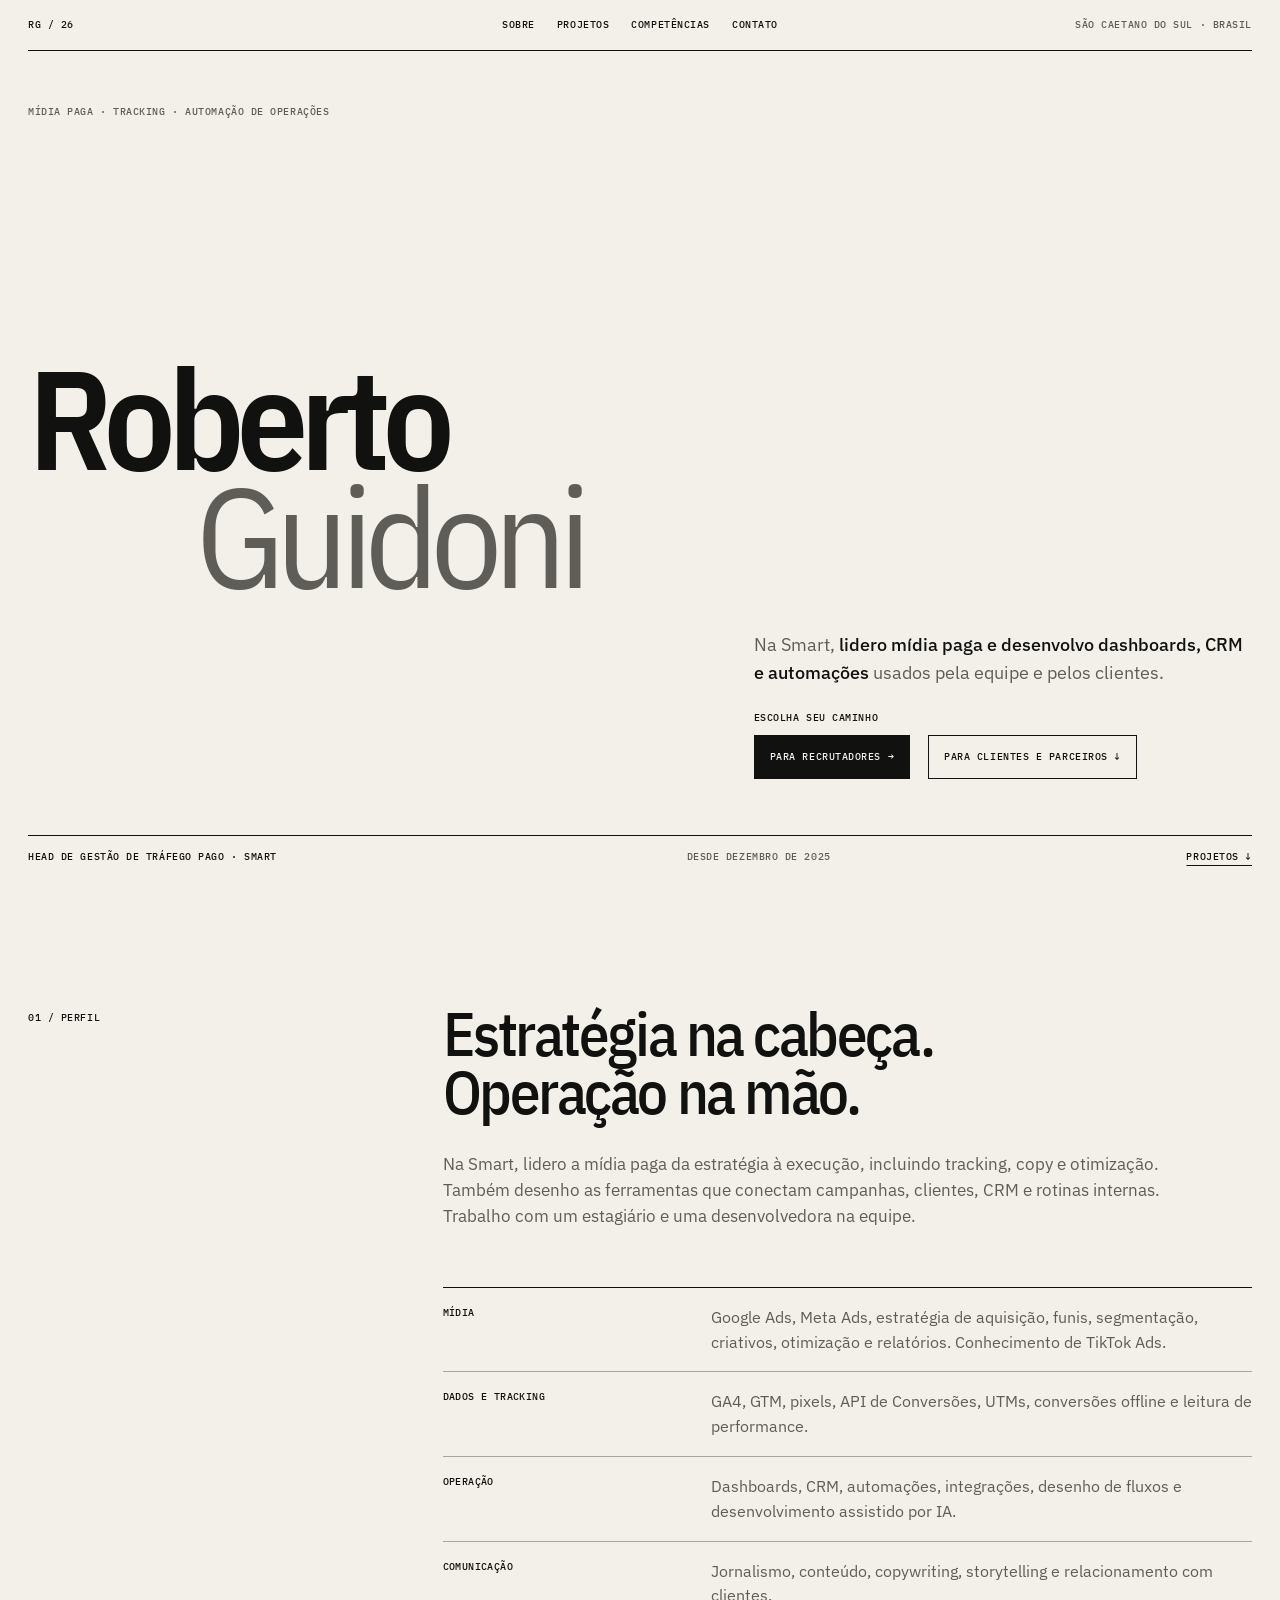
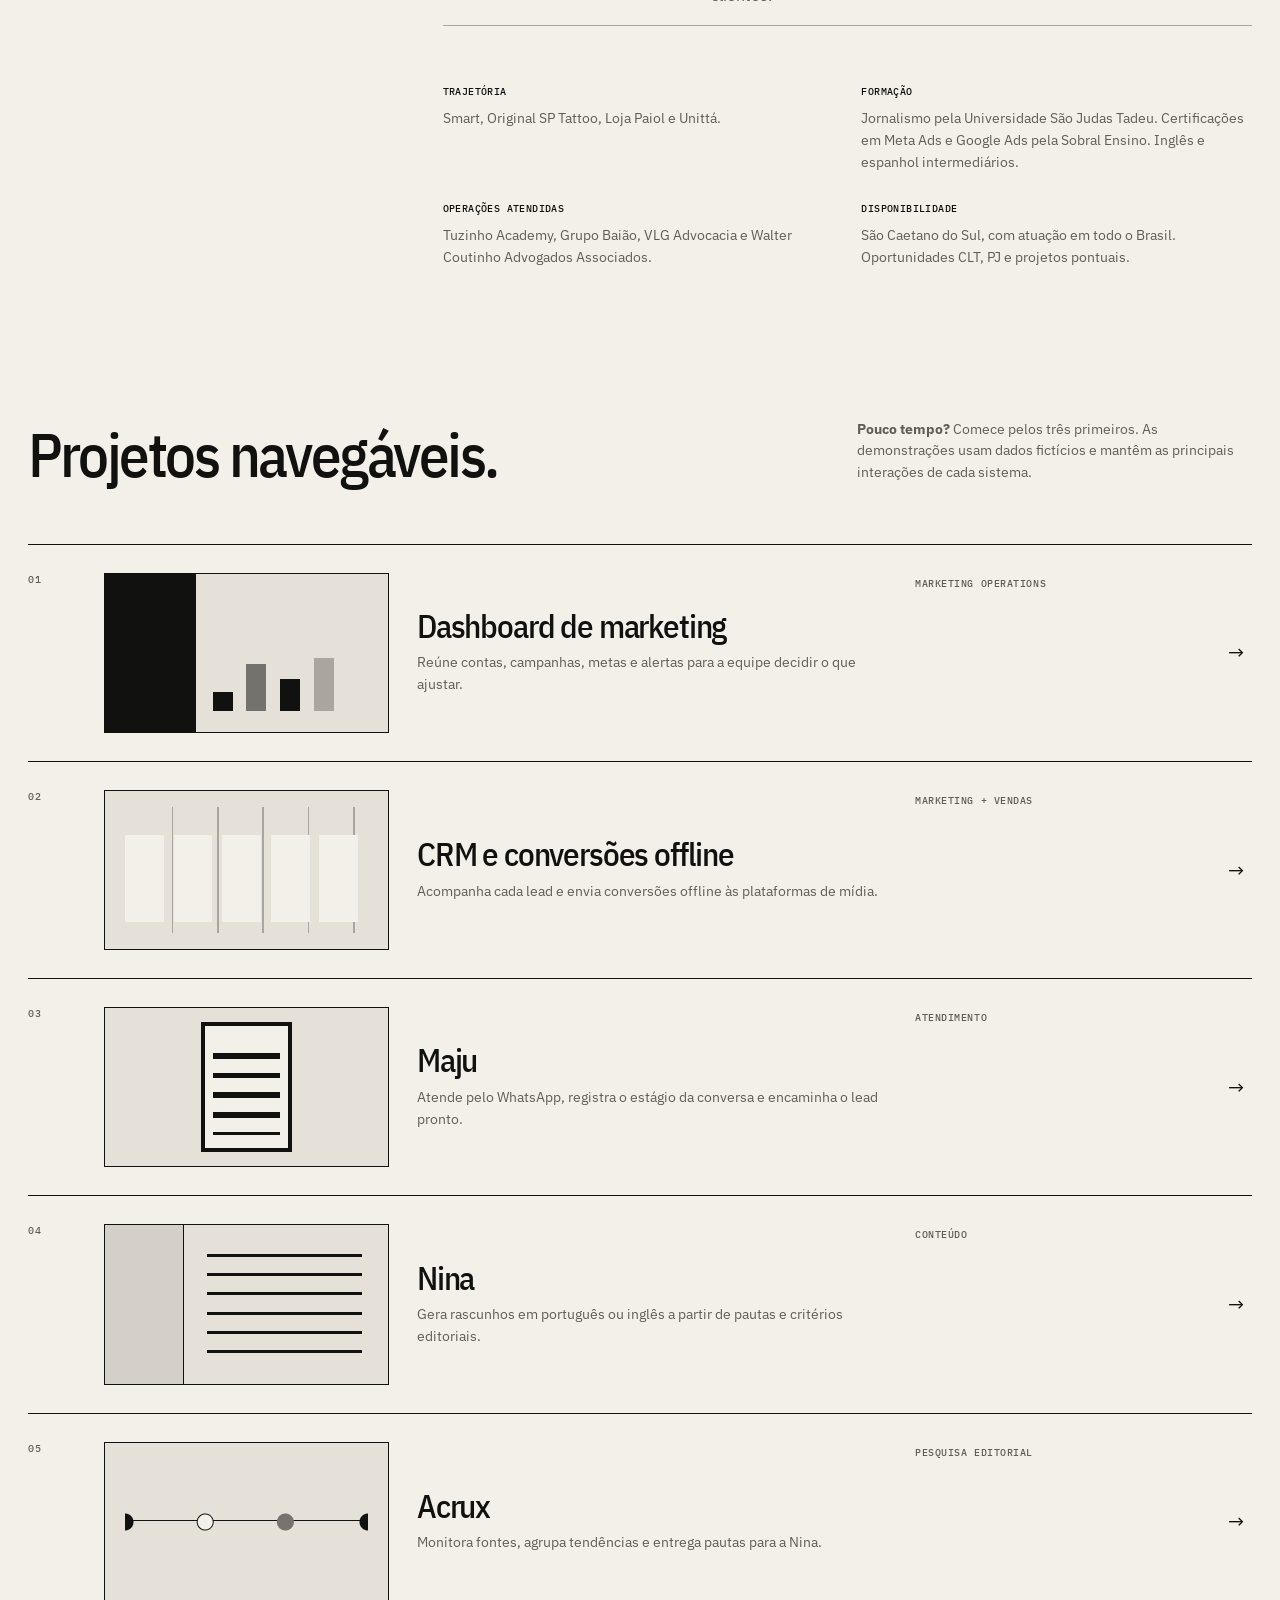
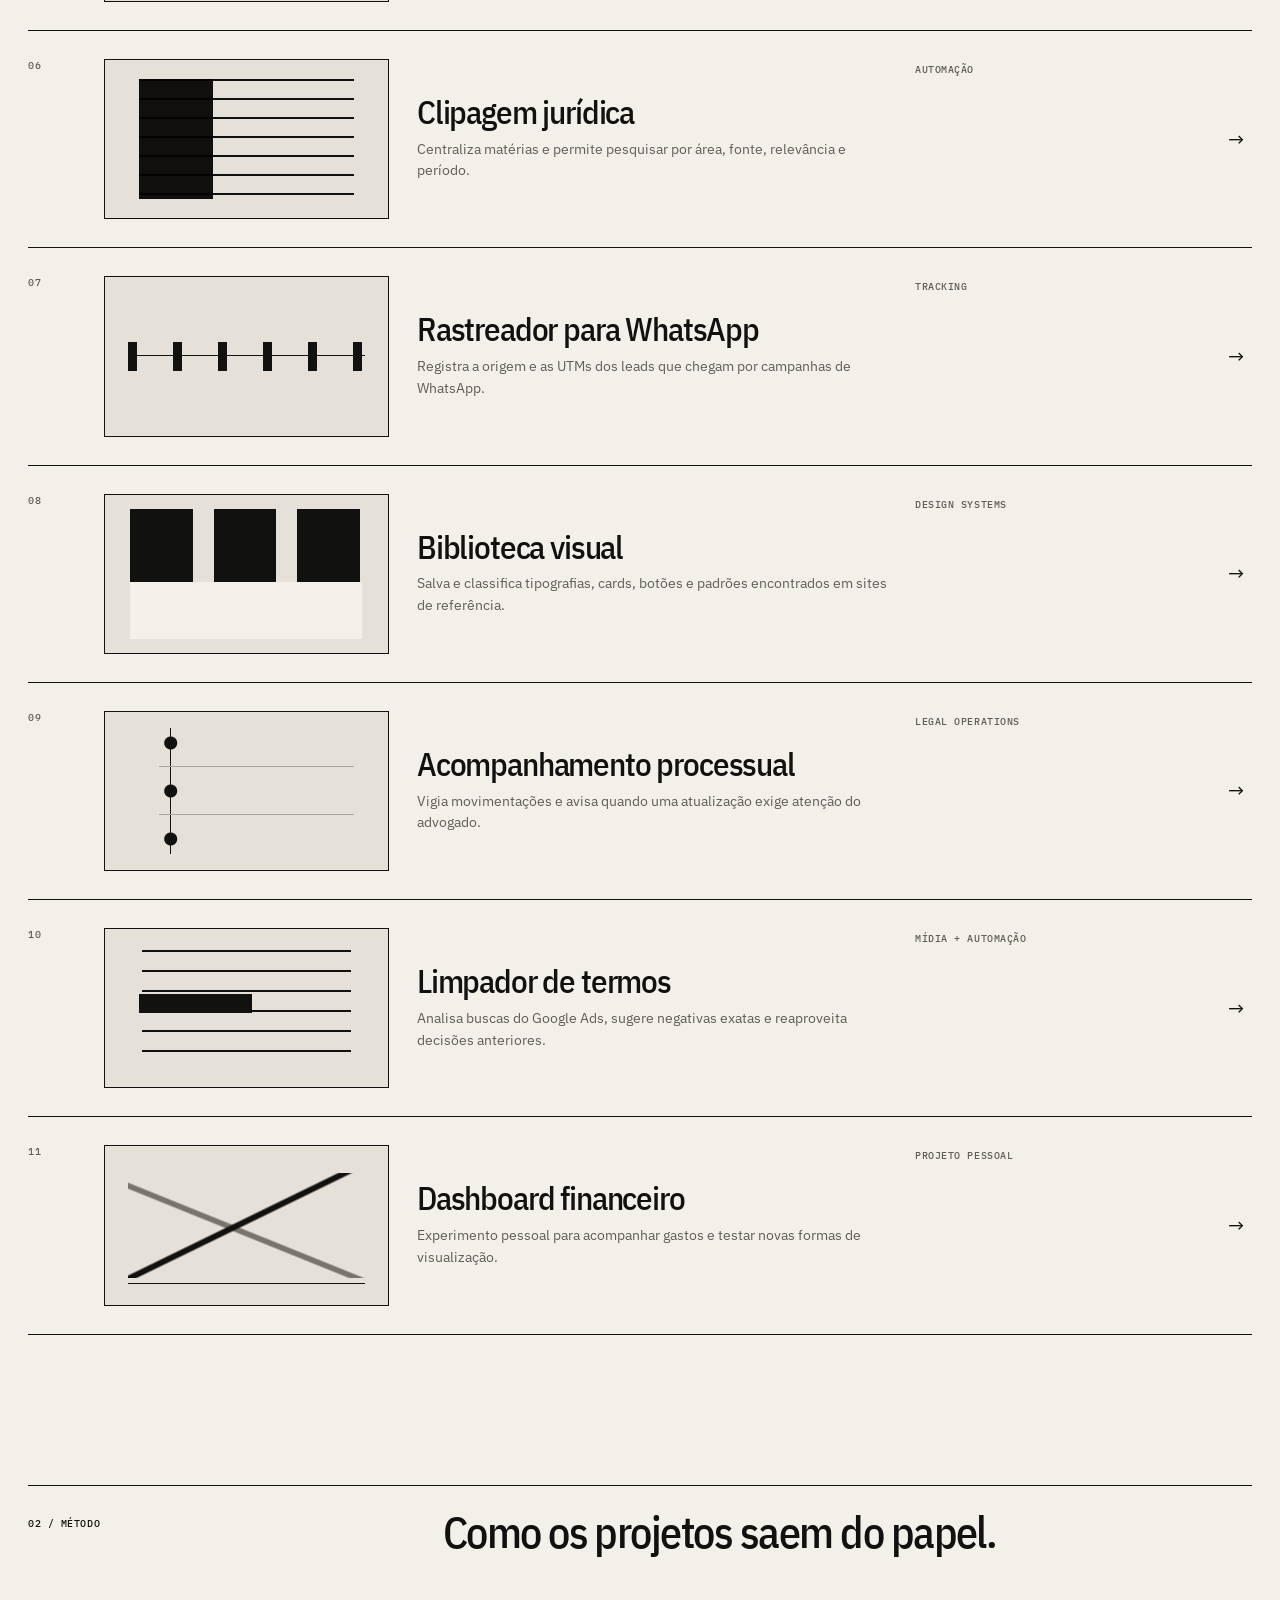
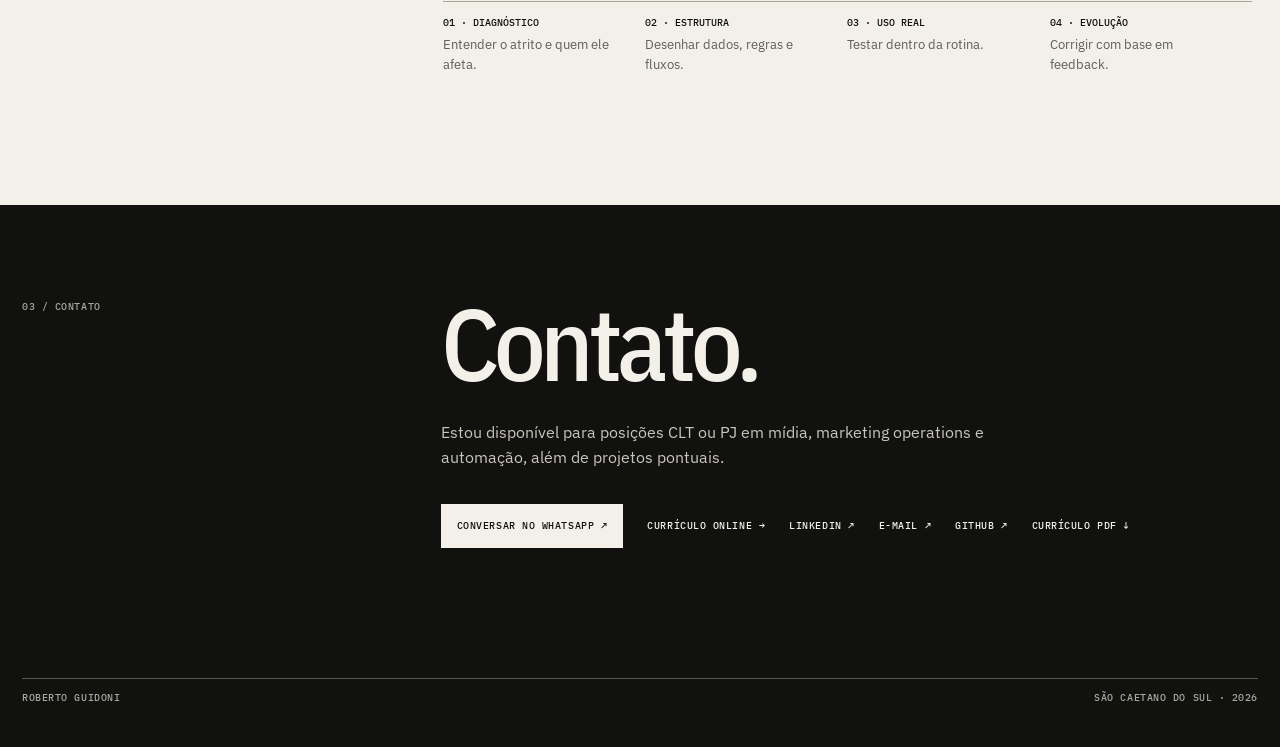
==== commit 47402527: "feat: cria caminhos por publico na abertura" ====
--- a/index.html
+++ b/index.html
@@ -68,10 +68,17 @@
       @keyframes intro-in{to{opacity:1;transform:none}}
     }
   </style>
+  <style>
+    .hero-path-label{margin:24px 0 10px;color:var(--ink)}
+    .hero-actions{margin-top:0}
+    .hero-secondary{display:inline-flex;align-items:center;justify-content:center;min-height:44px;padding:10px 15px;border:1px solid var(--ink);text-decoration:none;transition:background .2s,color .2s,transform .2s}
+    .hero-secondary:hover,.hero-secondary:focus-visible{background:var(--ink);color:var(--paper);transform:translateY(-2px)}
+    @media(max-width:680px){.hero-path-label{margin-top:26px}.hero-actions{display:grid;grid-template-columns:1fr}.hero-primary,.hero-secondary{width:100%}}
+  </style>
 </head>
 <body>
   <a class="skip" href="#conteudo">Pular para o conteúdo</a>
-  <header class="page"><div class="site-nav micro"><a href="#topo" aria-label="Voltar ao início">RG / 26</a><nav aria-label="Navegação principal"><a href="curriculo.html">Sobre</a><a href="#projetos">Projetos</a><a href="competencias.html">Competências</a><a href="#contato">Contato</a></nav><span class="place">São Caetano do Sul · Brasil</span></div><div class="hero" id="topo"><p class="hero-kicker micro">Mídia paga · tracking · automação de operações</p><h1 class="hero-title"><span class="hero-line">Roberto</span><em class="hero-line">Guidoni</em></h1><div class="hero-intro-wrap"><p class="hero-intro">Na Smart, <strong>lidero mídia paga e desenvolvo dashboards, CRM e automações</strong> usados pela equipe e pelos clientes.</p><div class="hero-actions"><a class="hero-primary" href="#projetos">Ver projetos principais →</a><a class="hero-secondary" href="curriculo.html">Sobre mim →</a></div></div><div class="hero-foot"><p class="micro">Head de Gestão de Tráfego Pago · Smart</p><p class="hero-since micro">Desde dezembro de 2025</p><a class="text-link" href="#projetos">Projetos ↓</a></div></div></header>
+  <header class="page"><div class="site-nav micro"><a href="#topo" aria-label="Voltar ao início">RG / 26</a><nav aria-label="Navegação principal"><a href="curriculo.html">Sobre</a><a href="#projetos">Projetos</a><a href="competencias.html">Competências</a><a href="#contato">Contato</a></nav><span class="place">São Caetano do Sul · Brasil</span></div><div class="hero" id="topo"><p class="hero-kicker micro">Mídia paga · tracking · automação de operações</p><h1 class="hero-title"><span class="hero-line">Roberto</span><em class="hero-line">Guidoni</em></h1><div class="hero-intro-wrap"><p class="hero-intro">Na Smart, <strong>lidero mídia paga e desenvolvo dashboards, CRM e automações</strong> usados pela equipe e pelos clientes.</p><p class="hero-path-label micro">Escolha seu caminho</p><div class="hero-actions"><a class="hero-primary" href="curriculo.html">Para recrutadores →</a><a class="hero-secondary" href="#projetos">Para clientes e parceiros ↓</a></div></div><div class="hero-foot"><p class="micro">Head de Gestão de Tráfego Pago · Smart</p><p class="hero-since micro">Desde dezembro de 2025</p><a class="text-link" href="#projetos">Projetos ↓</a></div></div></header>
   <main class="page" id="conteudo">
     <section class="profile section-grid reveal" id="perfil" aria-labelledby="perfil-titulo"><span class="section-label micro">01 / Perfil</span><div class="profile-body"><h2 id="perfil-titulo">Estratégia na cabeça.<br>Operação na mão.</h2><p class="profile-summary">Na Smart, lidero a mídia paga da estratégia à execução, incluindo tracking, copy e otimização. Também desenho as ferramentas que conectam campanhas, clientes, CRM e rotinas internas. Trabalho com um estagiário e uma desenvolvedora na equipe.</p><ul class="discipline-list"><li><b>Mídia</b><span>Google Ads, Meta Ads, estratégia de aquisição, funis, segmentação, criativos, otimização e relatórios. Conhecimento de TikTok Ads.</span></li><li><b>Dados e tracking</b><span>GA4, GTM, pixels, API de Conversões, UTMs, conversões offline e leitura de performance.</span></li><li><b>Operação</b><span>Dashboards, CRM, automações, integrações, desenho de fluxos e desenvolvimento assistido por IA.</span></li><li><b>Comunicação</b><span>Jornalismo, conteúdo, copywriting, storytelling e relacionamento com clientes.</span></li></ul><div class="career"><div><h3>Trajetória</h3><p>Smart, Original SP Tattoo, Loja Paiol e Unittá.</p></div><div><h3>Formação</h3><p>Jornalismo pela Universidade São Judas Tadeu. Certificações em Meta Ads e Google Ads pela Sobral Ensino. Inglês e espanhol intermediários.</p></div><div><h3>Operações atendidas</h3><p>Tuzinho Academy, Grupo Baião, VLG Advocacia e Walter Coutinho Advogados Associados.</p></div><div><h3>Disponibilidade</h3><p>São Caetano do Sul, com atuação em todo o Brasil. Oportunidades CLT, PJ e projetos pontuais.</p></div></div></div></section>
     <section class="work" id="projetos" aria-labelledby="projetos-titulo"><div class="work-head reveal"><h2 id="projetos-titulo">Projetos navegáveis.</h2><p><strong>Pouco tempo?</strong> Comece pelos três primeiros. As demonstrações usam dados fictícios e mantêm as principais interações de cada sistema.</p></div><div class="work-list">
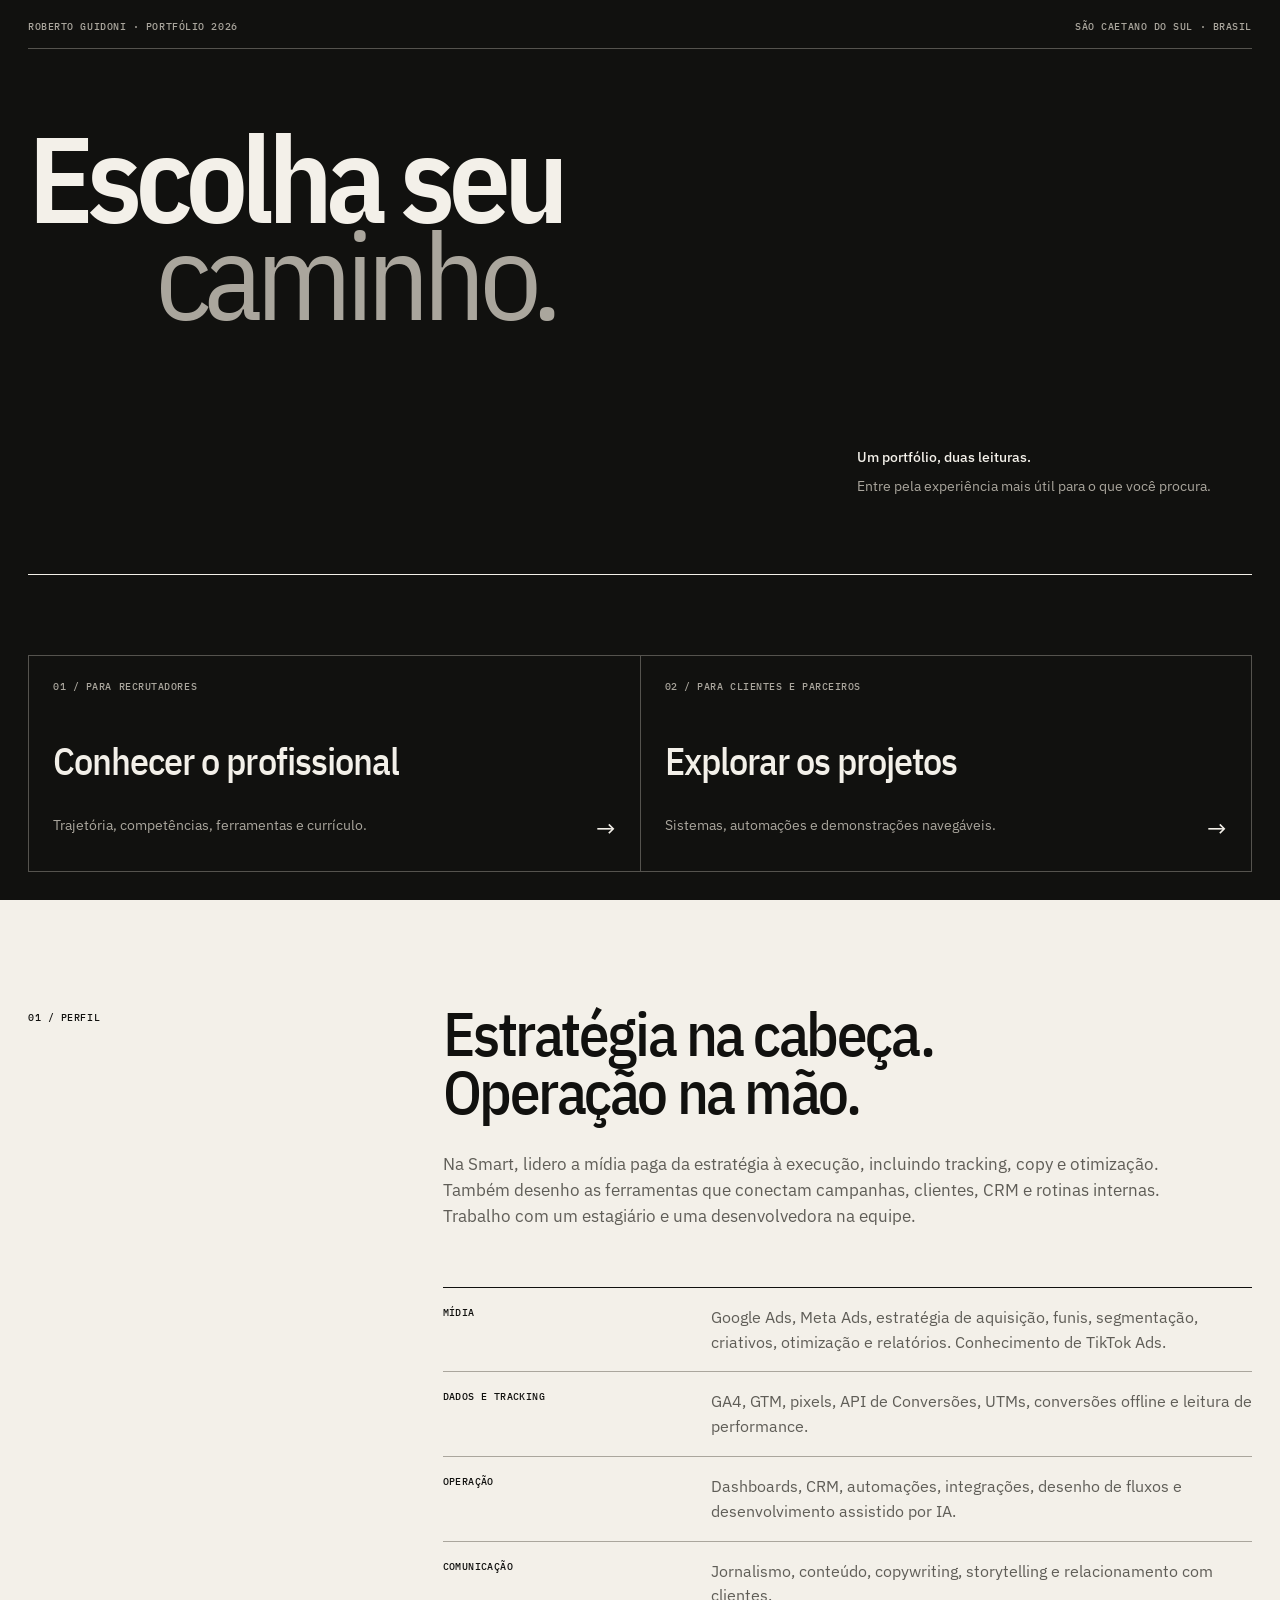
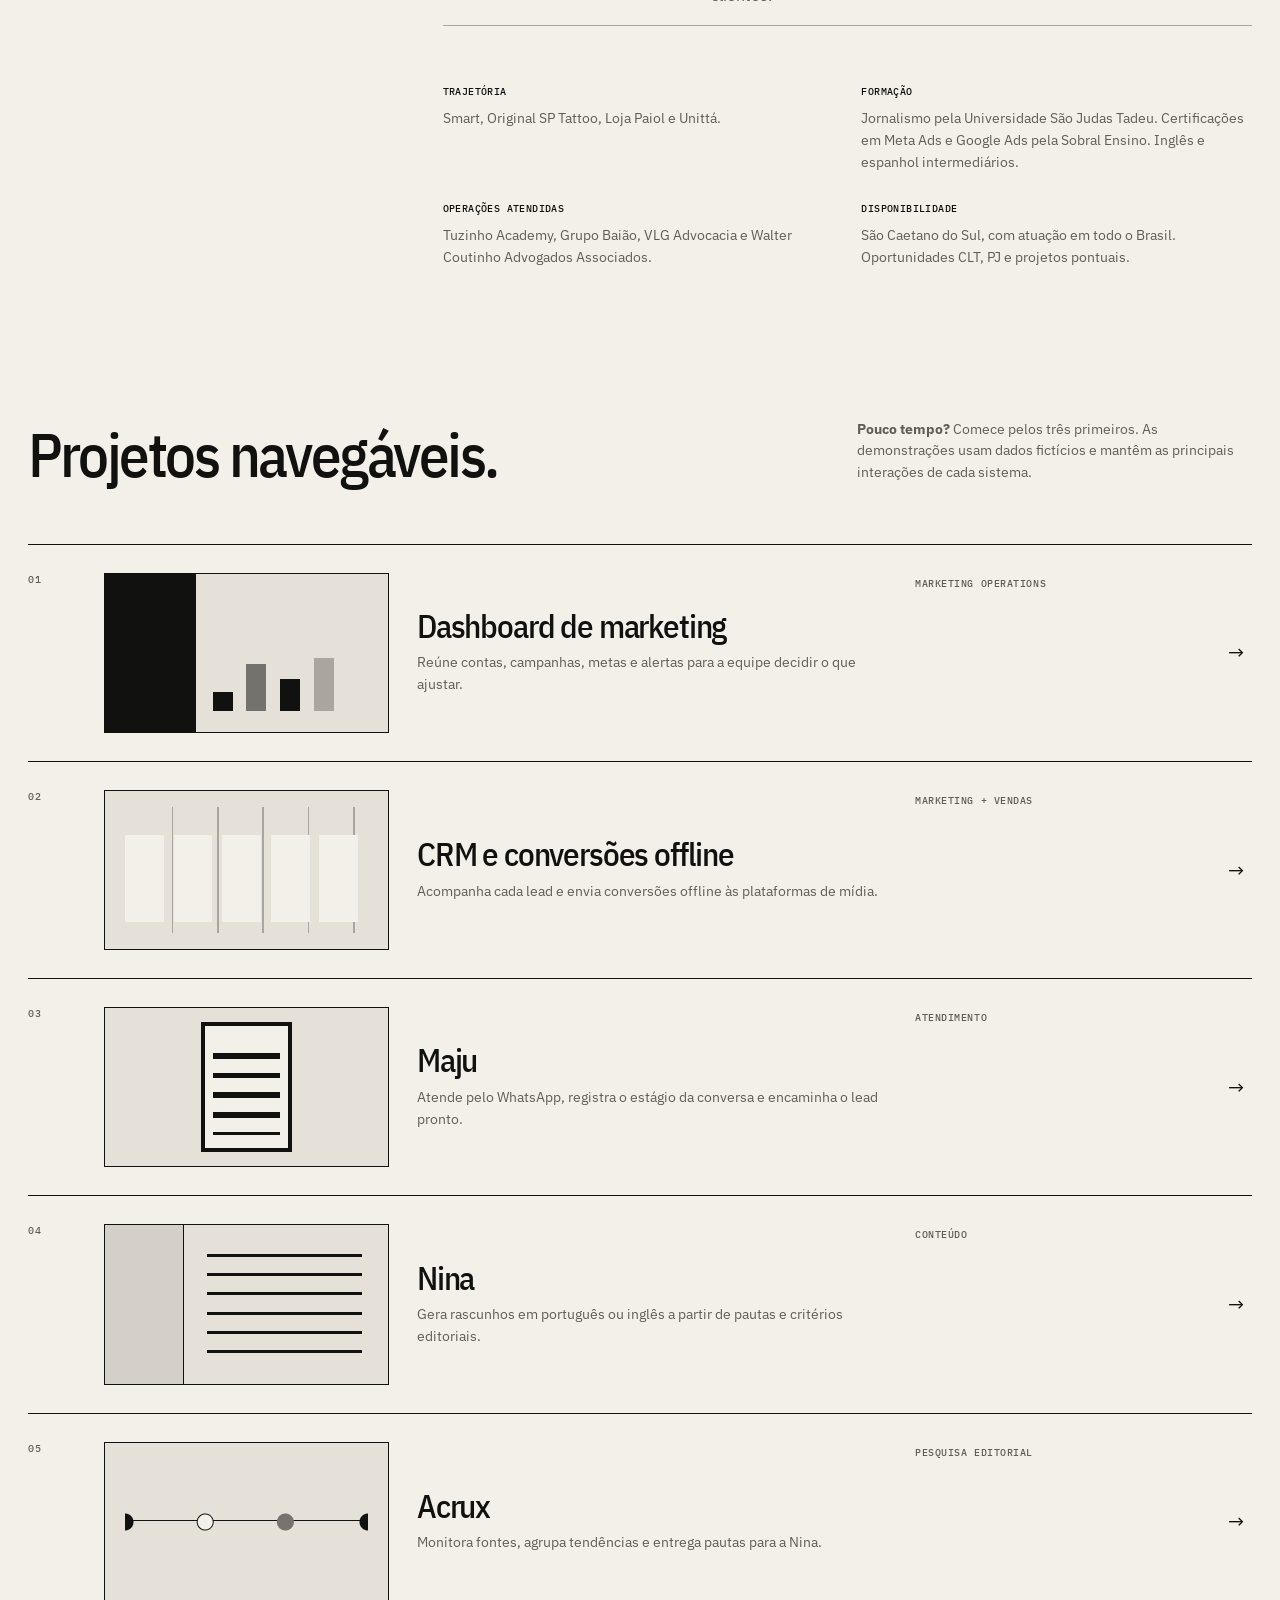
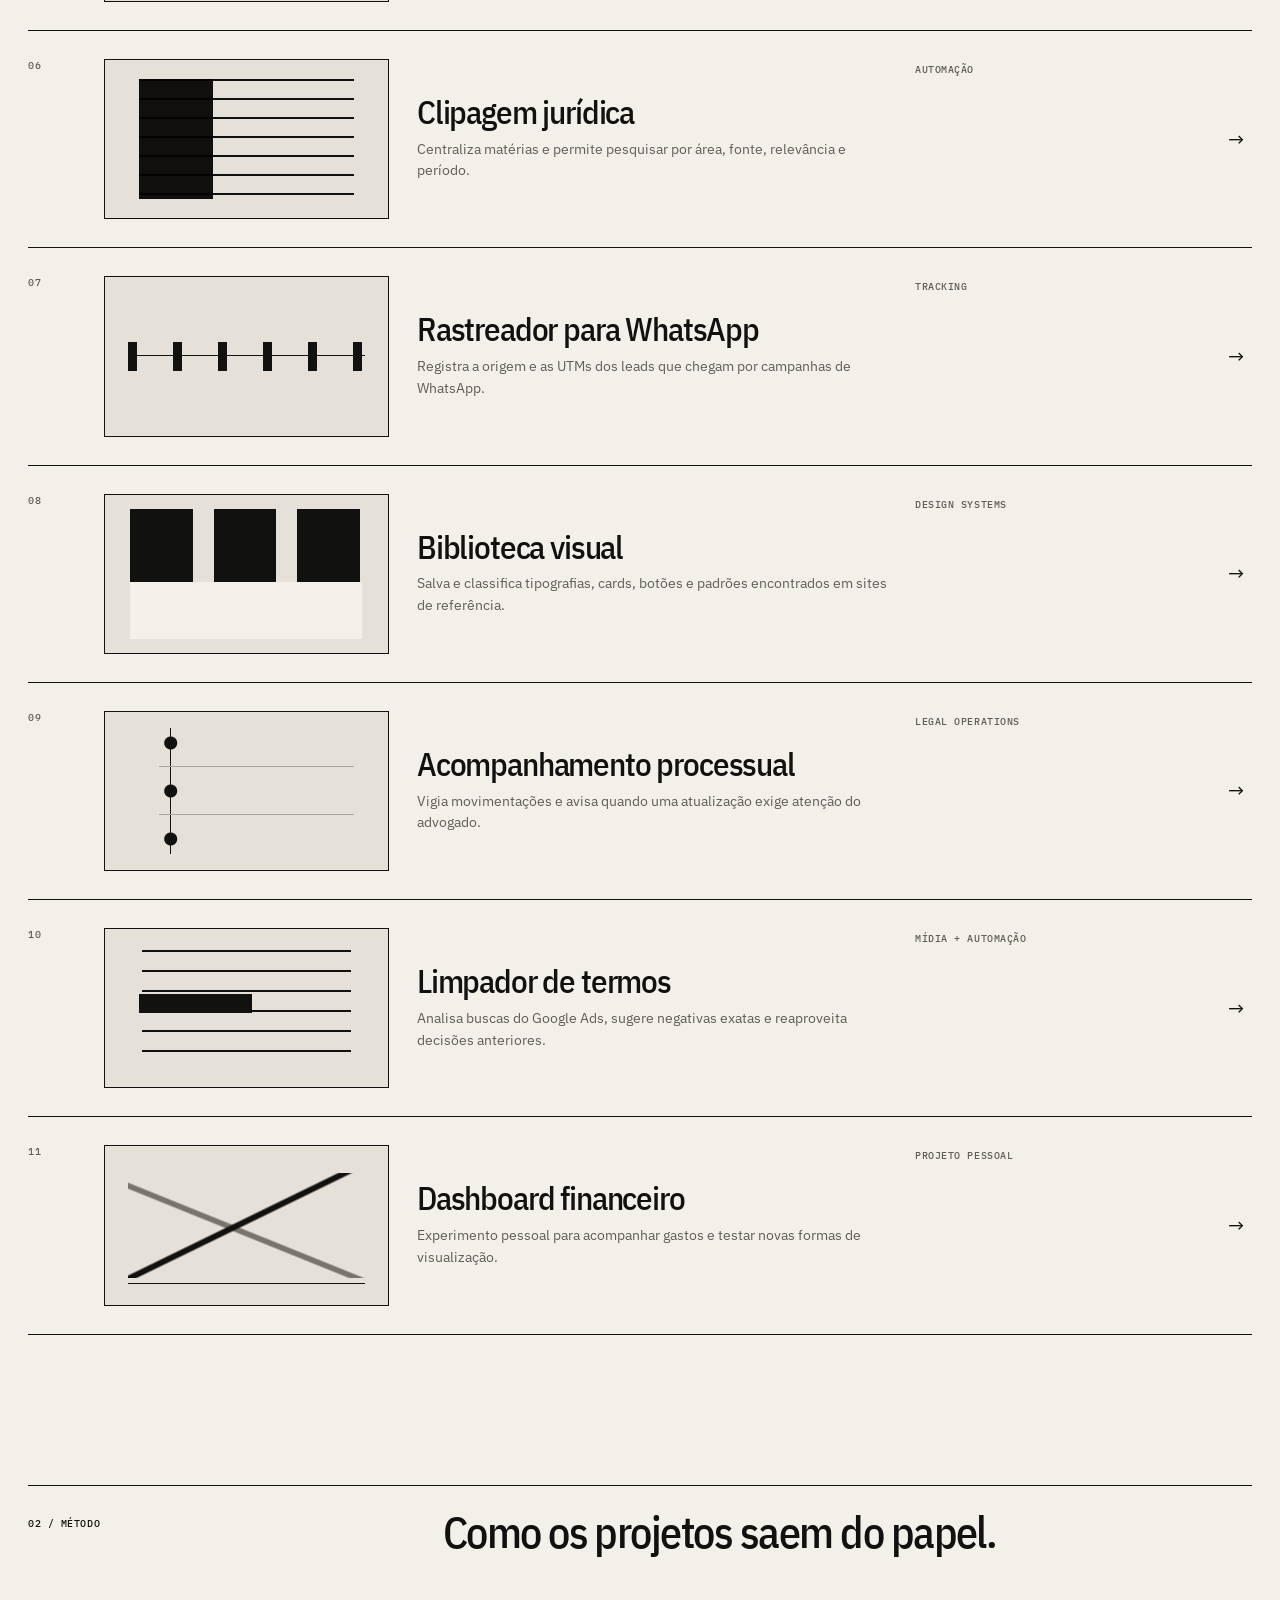
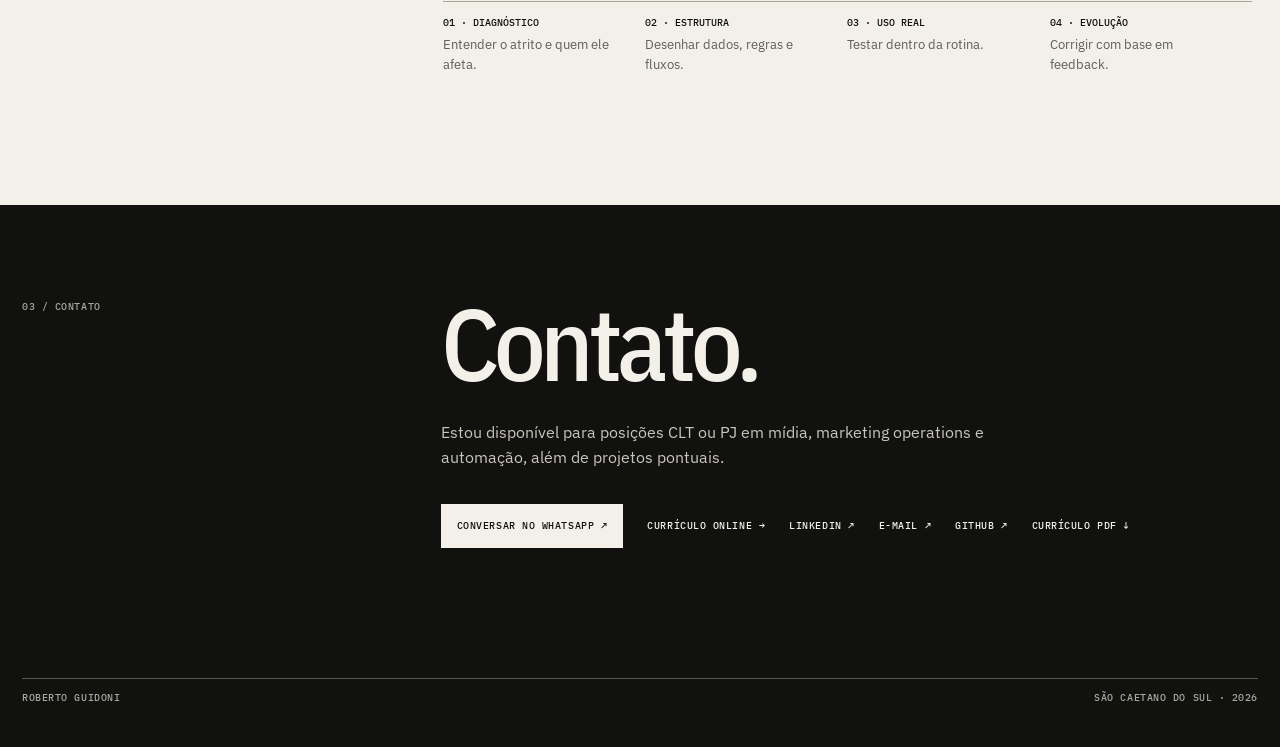
==== commit 273443a2: "feat: adiciona tela inicial por publico" ====
--- a/index.html
+++ b/index.html
@@ -75,9 +75,33 @@
     .hero-secondary:hover,.hero-secondary:focus-visible{background:var(--ink);color:var(--paper);transform:translateY(-2px)}
     @media(max-width:680px){.hero-path-label{margin-top:26px}.hero-actions{display:grid;grid-template-columns:1fr}.hero-primary,.hero-secondary{width:100%}}
   </style>
+  <style>
+    body.gateway-open{overflow:hidden}.skip{z-index:110}
+    .gateway{position:fixed;z-index:100;inset:0;display:grid;background:var(--ink);color:var(--paper);transition:transform .9s cubic-bezier(.76,0,.24,1),visibility .9s}
+    .gateway[hidden]{display:none}.gateway.is-leaving{transform:translateY(-100%);visibility:hidden}
+    .gateway-inner{width:min(1320px,calc(100% - 56px));min-height:100%;margin:auto;display:grid;grid-template-rows:auto 1fr auto;padding:20px 0 28px}
+    .gateway-top{display:flex;justify-content:space-between;padding-bottom:14px;border-bottom:1px solid #55534e;color:#aaa69d}
+    .gateway-main{display:grid;grid-template-columns:repeat(12,1fr);gap:20px;align-items:center;padding:5vh 0}
+    .gateway-heading{grid-column:1/10;margin:0;font:600 clamp(4.2rem,9.5vw,9rem)/.8 "IBM Plex Sans Condensed",Arial,sans-serif;letter-spacing:-.055em}
+    .gateway-heading span{display:block}.gateway-heading span:last-child{margin-left:14%;color:#aaa69d;font-weight:400}
+    .gateway-context{grid-column:9/13;align-self:end;margin:0;color:#aaa69d;font-size:14px}
+    .gateway-context strong{display:block;margin-bottom:7px;color:var(--paper);font-weight:500}
+    .gateway-progress{grid-column:1/13;height:1px;margin-top:22px;background:#55534e;overflow:hidden}.gateway-progress::after{content:"";display:block;width:100%;height:100%;background:var(--paper);transform-origin:left}
+    .gateway-options{display:grid;grid-template-columns:repeat(2,1fr);border:1px solid #55534e;background:#55534e;gap:1px}
+    .gateway-option{position:relative;display:grid;grid-template-columns:1fr auto;gap:28px;min-height:215px;padding:24px;background:var(--ink);color:var(--paper);transition:background .25s,color .25s,padding .25s}
+    .gateway-option small{grid-column:1/3;color:#aaa69d}.gateway-option strong{align-self:end;font:500 clamp(1.8rem,3vw,3rem)/.95 "IBM Plex Sans Condensed",Arial,sans-serif;letter-spacing:-.025em}.gateway-option p{grid-column:1;max-width:430px;margin:8px 0 0;color:#aaa69d;font-size:14px}.gateway-option .gateway-arrow{grid-column:2;grid-row:2/4;align-self:end;font-size:24px;transition:transform .25s}
+    .gateway-option:hover,.gateway-option:focus-visible{padding-inline:30px;background:var(--paper);color:var(--ink);outline-offset:0}.gateway-option:hover :is(small,p),.gateway-option:focus-visible :is(small,p){color:var(--muted)}.gateway-option:hover .gateway-arrow,.gateway-option:focus-visible .gateway-arrow{transform:translateX(5px)}
+    .js .gateway-top>* ,.js .gateway-heading span,.js .gateway-context,.js .gateway-option{opacity:0;transform:translateY(20px)}.js .gateway-progress::after{transform:scaleX(0)}
+    .motion-ready .gateway-top>*{animation:gateway-in .6s .08s cubic-bezier(.16,1,.3,1) forwards}.motion-ready .gateway-top>*:last-child{animation-delay:.16s}.motion-ready .gateway-heading span{animation:gateway-in .9s .18s cubic-bezier(.16,1,.3,1) forwards}.motion-ready .gateway-heading span:last-child{animation-delay:.28s}.motion-ready .gateway-context{animation:gateway-in .7s .44s cubic-bezier(.16,1,.3,1) forwards}.motion-ready .gateway-progress::after{animation:gateway-line 1.1s .45s cubic-bezier(.16,1,.3,1) forwards}.motion-ready .gateway-option{animation:gateway-in .75s .58s cubic-bezier(.16,1,.3,1) forwards}.motion-ready .gateway-option:nth-child(2){animation-delay:.68s}
+    @keyframes gateway-in{to{opacity:1;transform:none}}@keyframes gateway-line{to{transform:scaleX(1)}}
+    @media(prefers-reduced-motion:reduce){.gateway{transition:none}.js .gateway-top>* ,.js .gateway-heading span,.js .gateway-context,.js .gateway-option{opacity:1;transform:none}.js .gateway-progress::after{transform:none}}
+    @media(max-width:680px){.gateway-inner{width:calc(100% - 34px);padding:15px 0 18px}.gateway-top span:last-child{display:none}.gateway-main{display:block;padding:6vh 0 4vh}.gateway-heading{font-size:clamp(3.6rem,18vw,6.2rem)}.gateway-heading span:last-child{margin-left:0}.gateway-context{max-width:330px;margin-top:32px}.gateway-progress{margin-top:26px}.gateway-options{grid-template-columns:1fr}.gateway-option{min-height:145px;padding:18px}.gateway-option:hover,.gateway-option:focus-visible{padding-inline:22px}.gateway-option strong{font-size:clamp(1.6rem,8vw,2.2rem)}}
+    html:not(.js) .gateway{position:relative;min-height:100svh}
+  </style>
 </head>
-<body>
+<body class="gateway-open">
   <a class="skip" href="#conteudo">Pular para o conteúdo</a>
+  <section class="gateway" id="entrada" aria-labelledby="entrada-titulo"><div class="gateway-inner"><div class="gateway-top micro"><span>Roberto Guidoni · Portfólio 2026</span><span>São Caetano do Sul · Brasil</span></div><div class="gateway-main"><h1 class="gateway-heading" id="entrada-titulo"><span>Escolha seu</span><span>caminho.</span></h1><p class="gateway-context"><strong>Um portfólio, duas leituras.</strong>Entre pela experiência mais útil para o que você procura.</p><div class="gateway-progress" aria-hidden="true"></div></div><div class="gateway-options"><a class="gateway-option" href="curriculo.html"><small class="micro">01 / Para recrutadores</small><strong>Conhecer o profissional</strong><p>Trajetória, competências, ferramentas e currículo.</p><span class="gateway-arrow" aria-hidden="true">→</span></a><a class="gateway-option" href="index.html#projetos" data-enter-portfolio><small class="micro">02 / Para clientes e parceiros</small><strong>Explorar os projetos</strong><p>Sistemas, automações e demonstrações navegáveis.</p><span class="gateway-arrow" aria-hidden="true">→</span></a></div></div></section>
   <header class="page"><div class="site-nav micro"><a href="#topo" aria-label="Voltar ao início">RG / 26</a><nav aria-label="Navegação principal"><a href="curriculo.html">Sobre</a><a href="#projetos">Projetos</a><a href="competencias.html">Competências</a><a href="#contato">Contato</a></nav><span class="place">São Caetano do Sul · Brasil</span></div><div class="hero" id="topo"><p class="hero-kicker micro">Mídia paga · tracking · automação de operações</p><h1 class="hero-title"><span class="hero-line">Roberto</span><em class="hero-line">Guidoni</em></h1><div class="hero-intro-wrap"><p class="hero-intro">Na Smart, <strong>lidero mídia paga e desenvolvo dashboards, CRM e automações</strong> usados pela equipe e pelos clientes.</p><p class="hero-path-label micro">Escolha seu caminho</p><div class="hero-actions"><a class="hero-primary" href="curriculo.html">Para recrutadores →</a><a class="hero-secondary" href="#projetos">Para clientes e parceiros ↓</a></div></div><div class="hero-foot"><p class="micro">Head de Gestão de Tráfego Pago · Smart</p><p class="hero-since micro">Desde dezembro de 2025</p><a class="text-link" href="#projetos">Projetos ↓</a></div></div></header>
   <main class="page" id="conteudo">
     <section class="profile section-grid reveal" id="perfil" aria-labelledby="perfil-titulo"><span class="section-label micro">01 / Perfil</span><div class="profile-body"><h2 id="perfil-titulo">Estratégia na cabeça.<br>Operação na mão.</h2><p class="profile-summary">Na Smart, lidero a mídia paga da estratégia à execução, incluindo tracking, copy e otimização. Também desenho as ferramentas que conectam campanhas, clientes, CRM e rotinas internas. Trabalho com um estagiário e uma desenvolvedora na equipe.</p><ul class="discipline-list"><li><b>Mídia</b><span>Google Ads, Meta Ads, estratégia de aquisição, funis, segmentação, criativos, otimização e relatórios. Conhecimento de TikTok Ads.</span></li><li><b>Dados e tracking</b><span>GA4, GTM, pixels, API de Conversões, UTMs, conversões offline e leitura de performance.</span></li><li><b>Operação</b><span>Dashboards, CRM, automações, integrações, desenho de fluxos e desenvolvimento assistido por IA.</span></li><li><b>Comunicação</b><span>Jornalismo, conteúdo, copywriting, storytelling e relacionamento com clientes.</span></li></ul><div class="career"><div><h3>Trajetória</h3><p>Smart, Original SP Tattoo, Loja Paiol e Unittá.</p></div><div><h3>Formação</h3><p>Jornalismo pela Universidade São Judas Tadeu. Certificações em Meta Ads e Google Ads pela Sobral Ensino. Inglês e espanhol intermediários.</p></div><div><h3>Operações atendidas</h3><p>Tuzinho Academy, Grupo Baião, VLG Advocacia e Walter Coutinho Advogados Associados.</p></div><div><h3>Disponibilidade</h3><p>São Caetano do Sul, com atuação em todo o Brasil. Oportunidades CLT, PJ e projetos pontuais.</p></div></div></div></section>
@@ -110,5 +134,20 @@
     }
     requestAnimationFrame(()=>document.documentElement.classList.add('motion-ready'));
   </script>
+  <script>
+    const gateway=document.querySelector('.gateway');
+    const portfolioEntry=document.querySelector('[data-enter-portfolio]');
+    const skipLink=document.querySelector('.skip');
+    const bypassGateway=location.hash&&location.hash!=='#entrada';
+    if(bypassGateway){gateway.hidden=true;document.body.classList.remove('gateway-open')}
+    portfolioEntry.addEventListener('click',event=>{
+      event.preventDefault();
+      const delay=window.matchMedia('(prefers-reduced-motion: reduce)').matches?0:760;
+      gateway.classList.add('is-leaving');
+      document.body.classList.remove('gateway-open');
+      setTimeout(()=>{gateway.hidden=true;location.hash='projetos'},delay);
+    });
+    skipLink.addEventListener('click',()=>{gateway.hidden=true;document.body.classList.remove('gateway-open')});
+  </script>
 </body>
 </html>
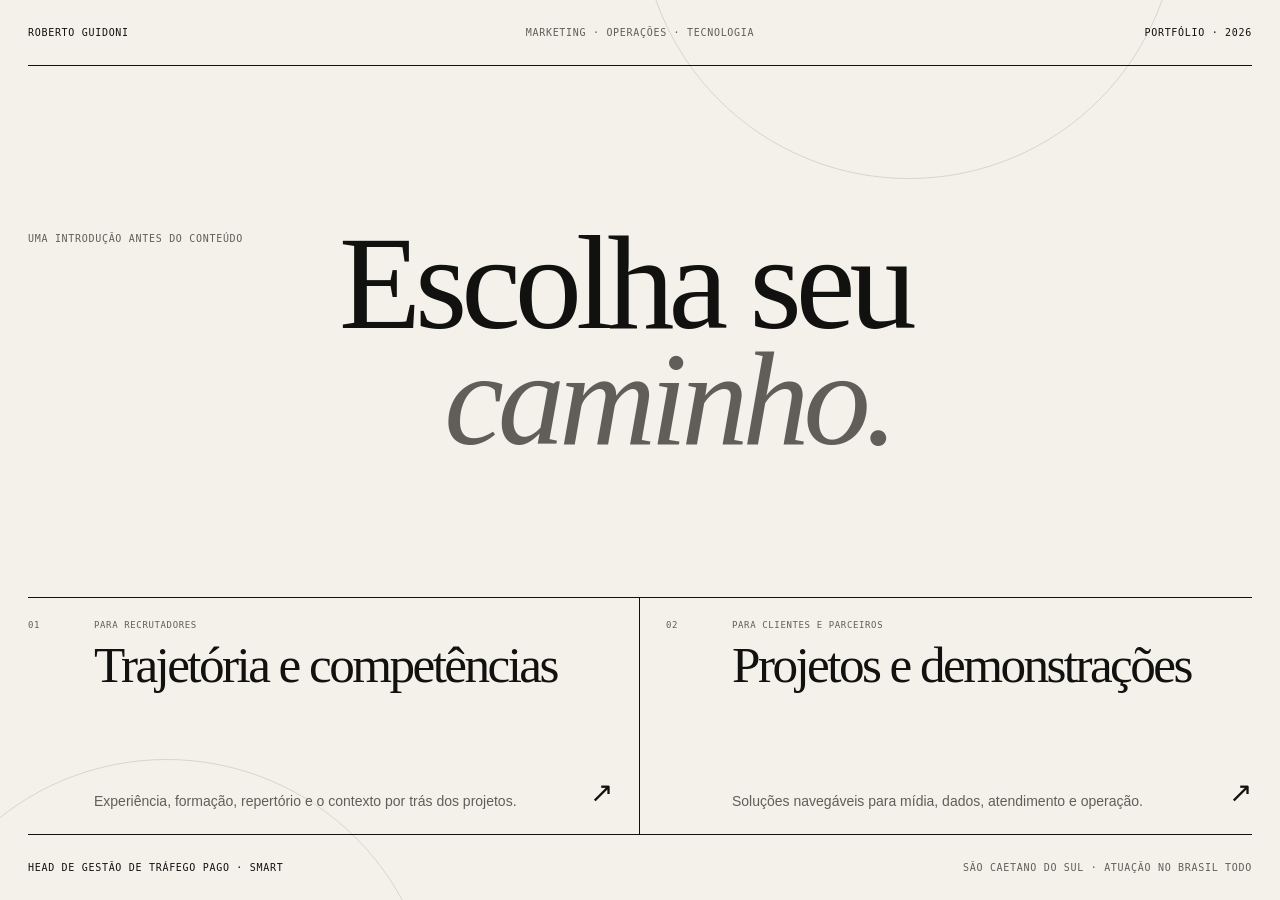
==== commit e1f30fe4: "Converte nova versão do portfólio para HTML estático" ====
--- a/index.html
+++ b/index.html
@@ -1,153 +1,11 @@
-<!doctype html>
-<html lang="pt-BR">
-<head>
-  <meta charset="utf-8">
-  <meta name="viewport" content="width=device-width, initial-scale=1">
-  <meta name="description" content="Roberto Guidoni — mídia de performance, operações de marketing, tracking e inovação.">
-  <meta name="theme-color" content="#f3f0e9">
-  <meta property="og:type" content="website">
-  <meta property="og:title" content="Roberto Guidoni — Mídia e operações">
-  <meta property="og:description" content="Projetos navegáveis em mídia de performance, marketing operations, tracking e inovação.">
-  <meta property="og:url" content="https://guidoni-br.github.io/portfolio/">
-  <meta property="og:image" content="https://guidoni-br.github.io/portfolio/assets/og.png">
-  <meta name="twitter:card" content="summary_large_image">
-  <meta name="twitter:title" content="Roberto Guidoni — Mídia e operações">
-  <meta name="twitter:description" content="Projetos navegáveis em mídia de performance, marketing operations, tracking e inovação.">
-  <meta name="twitter:image" content="https://guidoni-br.github.io/portfolio/assets/og.png">
-  <link rel="canonical" href="https://guidoni-br.github.io/portfolio/">
-  <title>Roberto Guidoni — Mídia e operações</title>
-  <link rel="preconnect" href="https://fonts.googleapis.com">
-  <link rel="preconnect" href="https://fonts.gstatic.com" crossorigin>
-  <link href="https://fonts.googleapis.com/css2?family=IBM+Plex+Mono:wght@400;500&family=IBM+Plex+Sans+Condensed:wght@400;500;600&family=IBM+Plex+Sans:wght@400;500;600&display=swap" rel="stylesheet">
-  <script>document.documentElement.classList.add('js')</script>
-  <style>
-    :root{--ink:#11110f;--paper:#f3f0e9;--soft:#e5e1d8;--line:#aaa69d;--muted:#5f5d57;--gutter:max(22px,calc((100vw - 1320px)/2))}
-    *{box-sizing:border-box}html{scroll-behavior:smooth}body{margin:0;background:var(--paper);color:var(--ink);font:400 16px/1.55 "IBM Plex Sans",Arial,sans-serif}::selection{background:var(--ink);color:var(--paper)}a{color:inherit;text-decoration:none}:focus-visible{outline:2px solid var(--ink);outline-offset:5px}
-    .skip{position:fixed;z-index:20;top:10px;left:10px;padding:9px 12px;background:var(--ink);color:var(--paper);transform:translateY(-150%)}.skip:focus{transform:none}.page{width:min(1320px,calc(100% - 56px));margin-inline:auto}.micro{font:500 10px/1.4 "IBM Plex Mono",monospace;letter-spacing:.055em;text-transform:uppercase}
-    .site-nav{display:grid;grid-template-columns:1fr auto 1fr;align-items:center;padding:18px 0;border-bottom:1px solid var(--ink)}.site-nav nav{display:flex;gap:22px}.site-nav nav a,.contact-links a{position:relative}.site-nav nav a::after,.contact-links a::after{content:"";position:absolute;right:0;bottom:-4px;left:0;height:1px;background:currentColor;transform:scaleX(0);transform-origin:right;transition:transform .25s}.site-nav nav a:hover::after,.site-nav nav a:focus-visible::after,.contact-links a:hover::after,.contact-links a:focus-visible::after{transform:scaleX(1);transform-origin:left}.place{text-align:right;color:var(--muted)}
-    .hero{min-height:calc(100svh - 57px);display:grid;grid-template-columns:repeat(12,1fr);grid-template-rows:auto 1fr auto;gap:20px;align-items:center;padding:6vh 0 30px}.hero-kicker{grid-column:1/13;align-self:start;margin:0;color:var(--muted)}.hero-title{grid-column:1/12;grid-row:2;max-width:100%;margin:0;font:600 clamp(4.5rem,11vw,9.75rem)/.84 "IBM Plex Sans Condensed",Arial,sans-serif;letter-spacing:-.055em}.hero-title em{display:block;margin:0 0 0 15%;font-style:normal;font-weight:400;color:var(--muted)}.hero-intro-wrap{grid-column:8/13;grid-row:2;align-self:end;max-width:500px;margin:0 0 4vh}.hero-intro{margin:0;color:var(--muted);font-size:clamp(1.05rem,1.4vw,1.25rem)}.hero-intro strong{color:var(--ink);font-weight:500}.hero-actions{display:flex;flex-wrap:wrap;gap:10px 18px;align-items:center;margin-top:24px}.hero-primary{display:inline-flex;align-items:center;justify-content:center;min-height:44px;padding:11px 16px;background:var(--ink);color:var(--paper);font:500 10px/1.4 "IBM Plex Mono",monospace;letter-spacing:.055em;text-transform:uppercase;transition:transform .2s,background .2s}.hero-primary:hover,.hero-primary:focus-visible{transform:translateY(-2px);background:#34332f}.hero-secondary{font:500 10px/1.4 "IBM Plex Mono",monospace;letter-spacing:.055em;text-transform:uppercase;text-decoration:underline;text-underline-offset:5px}.hero-foot{grid-column:1/13;grid-row:3;display:grid;grid-template-columns:4fr 3fr auto;gap:24px;align-items:end;padding-top:14px;border-top:1px solid var(--ink)}.hero-foot p{margin:0}.hero-since{color:var(--muted)}.text-link{font:500 10px/1.4 "IBM Plex Mono",monospace;letter-spacing:.055em;text-transform:uppercase;text-decoration:underline;text-underline-offset:5px}
-    main{padding-top:110px}.section-grid{display:grid;grid-template-columns:repeat(12,1fr);gap:20px}.section-label{grid-column:1/4;padding-top:7px}.profile{padding-bottom:150px}.profile-body{grid-column:5/13}.profile h2,.work-head h2{margin:0;font:500 clamp(2.4rem,4.8vw,4.8rem)/.95 "IBM Plex Sans Condensed",Georgia,serif;letter-spacing:-.04em}.profile-summary{max-width:740px;margin:30px 0 58px;color:var(--muted);font-size:1.05rem}.discipline-list{margin:0;padding:0;border-top:1px solid var(--ink);list-style:none}.discipline-list li{display:grid;grid-template-columns:1fr 2.2fr;gap:22px;padding:17px 0;border-bottom:1px solid var(--line)}.discipline-list b{font:500 10px/1.5 "IBM Plex Mono",monospace;letter-spacing:.04em;text-transform:uppercase}.discipline-list span{color:var(--muted)}.career{display:grid;grid-template-columns:repeat(2,1fr);gap:28px;margin-top:58px}.career h3{margin:0 0 9px;font:500 10px/1.5 "IBM Plex Mono",monospace;letter-spacing:.04em;text-transform:uppercase}.career p{margin:0;color:var(--muted);font-size:14px}
-    .work{scroll-margin-top:20px}.work-head{display:grid;grid-template-columns:repeat(12,1fr);gap:20px;align-items:end;margin-bottom:60px}.work-head h2{grid-column:1/8}.work-head p{grid-column:9/13;margin:0;color:var(--muted);font-size:14px}.work-list{border-bottom:1px solid var(--ink)}.work-item{border-top:1px solid var(--ink)}.work-item a{display:grid;grid-template-columns:48px minmax(210px,1fr) 1.65fr 1fr 24px;gap:28px;align-items:center;padding:28px 0;transition:padding .25s}.work-no{align-self:start;color:var(--muted)}.work-preview{position:relative;display:block;aspect-ratio:16/9;overflow:hidden;border:1px solid var(--ink);background:var(--soft)}.work-preview::before,.work-preview::after{content:"";position:absolute;display:block}
-    .preview-dashboard::before{inset:0 68% 0 0;background:var(--ink)}.preview-dashboard::after{left:38%;right:7%;bottom:13%;height:38%;background:linear-gradient(to top,var(--ink) 0 32%,transparent 32%) 0 100%/13% 100%,linear-gradient(to top,#74726c 0 78%,transparent 78%) 25% 100%/13% 100%,linear-gradient(to top,var(--ink) 0 53%,transparent 53%) 50% 100%/13% 100%,linear-gradient(to top,#aaa69d 0 89%,transparent 89%) 75% 100%/13% 100%;background-repeat:no-repeat}.preview-crm::before{inset:10%;background:repeating-linear-gradient(90deg,transparent 0 17%,var(--line) 17% 17.7%,transparent 17.7% 20%)}.preview-crm::after{inset:28% 7% 17%;background:repeating-linear-gradient(90deg,var(--paper) 0 16%,transparent 16% 20%)}.preview-chat::before{inset:9% 34%;border:4px solid var(--ink);background:var(--paper)}.preview-chat::after{inset:28% 38% 20%;background:repeating-linear-gradient(to bottom,var(--ink) 0 7%,transparent 7% 24%)}.preview-editor::before{inset:0 72% 0 0;background:#d4d0c7;border-right:1px solid var(--ink)}.preview-editor::after{inset:18% 9% 18% 36%;background:repeating-linear-gradient(to bottom,var(--ink) 0 3%,transparent 3% 19%)}.preview-pipeline::before,.preview-track::before{left:8%;right:8%;top:49%;height:1px;background:var(--ink)}.preview-pipeline::after{inset:35% 7%;background:radial-gradient(circle at 0 50%,var(--ink) 0 8px,transparent 9px),radial-gradient(circle at 33% 50%,var(--paper) 0 7px,var(--ink) 8px,transparent 9px),radial-gradient(circle at 66% 50%,#77746d 0 8px,transparent 9px),radial-gradient(circle at 100% 50%,var(--ink) 0 8px,transparent 9px)}.preview-news::before{inset:12%;background:repeating-linear-gradient(to bottom,var(--ink) 0 2px,transparent 2px 19px)}.preview-news::after{inset:12% 62% 12% 12%;background:var(--ink);mix-blend-mode:multiply}.preview-track::after{inset:41% 8%;background:repeating-linear-gradient(90deg,var(--ink) 0 9px,transparent 9px 19%)}.preview-library::before{inset:9%;background:repeating-linear-gradient(90deg,var(--ink) 0 27%,transparent 27% 36%)}.preview-library::after{inset:55% 9% 9%;background:var(--paper)}.preview-process::before{left:23%;top:10%;bottom:10%;width:1px;background:var(--ink)}.preview-process::after{inset:12% 12% 12% 19%;background:radial-gradient(circle at 6% 10%,var(--ink) 0 6px,transparent 7px),radial-gradient(circle at 6% 50%,var(--ink) 0 6px,transparent 7px),radial-gradient(circle at 6% 90%,var(--ink) 0 6px,transparent 7px),repeating-linear-gradient(to bottom,transparent 0 29%,var(--line) 29% 30%,transparent 30% 40%)}.preview-terms::before{inset:13%;background:repeating-linear-gradient(to bottom,var(--ink) 0 2px,transparent 2px 20px)}.preview-terms::after{left:12%;right:48%;top:41%;height:19px;background:var(--ink)}.preview-finance::before{inset:17% 8%;background:linear-gradient(154deg,transparent 0 46%,var(--ink) 47% 49%,transparent 50%),linear-gradient(22deg,transparent 0 44%,#77746d 45% 47%,transparent 48%)}.preview-finance::after{left:8%;right:8%;bottom:13%;height:1px;background:var(--ink)}
-    .work-copy h3{margin:0 0 10px;font:500 clamp(1.65rem,2.6vw,2.8rem)/.98 "IBM Plex Sans Condensed",Georgia,serif;letter-spacing:-.035em}.work-copy p{max-width:560px;margin:0;color:var(--muted);font-size:14px}.work-meta{align-self:start;padding-top:4px;color:var(--muted)}.work-arrow{font-size:20px;transition:transform .25s}.work-item a:hover,.work-item a:focus-visible{padding-left:10px;padding-right:10px;background:var(--ink);color:var(--paper);outline-offset:0}.work-item a:hover .work-preview,.work-item a:focus-visible .work-preview{border-color:var(--paper)}.work-item a:hover :is(.work-copy p,.work-meta,.work-no),.work-item a:focus-visible :is(.work-copy p,.work-meta,.work-no){color:#c9c5bc}.work-item a:hover .work-arrow,.work-item a:focus-visible .work-arrow{transform:translateX(4px)}
-    .approach{margin-top:150px;padding:24px 0 130px;border-top:1px solid var(--ink)}.approach-body{grid-column:5/13}.approach-lead{max-width:760px;margin:0 0 48px;font:500 clamp(1.8rem,3.4vw,3.5rem)/1 "IBM Plex Sans Condensed",Georgia,serif;letter-spacing:-.035em}.steps{display:grid;grid-template-columns:repeat(4,1fr);margin:0;padding:0;border-top:1px solid var(--line);list-style:none}.steps li{padding:14px 18px 0 0;color:var(--muted);font-size:13px}.steps b{display:block;margin-bottom:5px;color:var(--ink);font:500 10px/1.4 "IBM Plex Mono",monospace;text-transform:uppercase}
-    .contact{background:var(--ink);color:var(--paper);padding:95px var(--gutter) 42px;scroll-margin-top:20px}.contact-inner{display:grid;grid-template-columns:repeat(12,1fr);gap:20px;max-width:1320px;margin:auto}.contact-label{grid-column:1/4;color:#aaa69d}.contact-body{grid-column:5/13}.contact h2{margin:0;font:500 clamp(3.4rem,8vw,8rem)/.84 "IBM Plex Sans Condensed",Georgia,serif;letter-spacing:-.05em}.contact p{max-width:630px;margin:34px 0;color:#c9c5bc}.contact-links{display:flex;align-items:center;flex-wrap:wrap;gap:14px 24px;font:500 10px/1.4 "IBM Plex Mono",monospace;letter-spacing:.055em;text-transform:uppercase}.contact-links .contact-primary{display:inline-flex;align-items:center;justify-content:center;min-height:44px;padding:11px 15px;border:1px solid var(--paper);background:var(--paper);color:var(--ink);transition:background .2s,color .2s}.contact-links .contact-primary:hover,.contact-links .contact-primary:focus-visible{background:transparent;color:var(--paper)}.contact-links .contact-primary::after{display:none}.footer{display:flex;justify-content:space-between;grid-column:1/13;margin-top:110px;padding-top:12px;border-top:1px solid #55534e;color:#aaa69d}.js .reveal{opacity:0;transform:translateY(18px);transition:opacity .7s,transform .7s cubic-bezier(.16,1,.3,1)}.js .reveal.is-visible{opacity:1;transform:none}@media(prefers-reduced-motion:reduce){html{scroll-behavior:auto}.js .reveal{opacity:1;transform:none;transition:none}}
-    @media(max-width:900px){.hero-title{grid-column:1/13}.hero-intro-wrap{grid-column:7/13}.work-item a{grid-template-columns:38px minmax(180px,.8fr) 1.4fr 22px}.work-meta{display:none}.career{grid-template-columns:1fr}}
-    @media(max-width:680px){.page{width:calc(100% - 34px)}.site-nav{grid-template-columns:1fr auto}.site-nav nav{gap:14px}.place{display:none}.hero{min-height:760px;display:flex;flex-direction:column;align-items:stretch;justify-content:center;padding:46px 0 22px}.hero-kicker{order:0;margin-bottom:36px}.hero-title{order:1;font-size:clamp(3.8rem,18vw,6.4rem);line-height:.9}.hero-title em{margin-left:0}.hero-intro-wrap{order:2;margin:45px 0 0;max-width:360px}.hero-actions{gap:12px 16px}.hero-foot{order:3;display:grid;grid-template-columns:1fr auto;margin-top:auto}.hero-since{display:none}main{padding-top:70px}.section-grid,.work-head{display:block}.section-label{display:block;margin-bottom:34px}.profile{padding-bottom:110px}.profile-summary{margin-bottom:42px}.discipline-list li{display:block}.discipline-list b{display:block;margin-bottom:7px}.career{margin-top:42px}.work-head{margin-bottom:38px}.work-head p{max-width:340px;margin-top:18px}.work-item a{grid-template-columns:34px 1fr 20px;gap:14px;padding:22px 0}.work-preview{grid-column:2/4;margin-bottom:7px}.work-copy{grid-column:2}.work-arrow{grid-column:3;grid-row:2}.work-no{grid-row:1/3}.approach{margin-top:110px;padding-bottom:90px}.approach-body{margin-top:34px}.steps{grid-template-columns:repeat(2,1fr);gap:24px 0}.contact{padding:66px 17px 30px}.contact-inner{display:block}.contact-body{margin-top:36px}.footer{margin-top:80px}.footer span:last-child{text-align:right}}
-    @media(max-width:680px){.site-nav{grid-template-columns:1fr;gap:13px;padding:14px 0}.site-nav nav{justify-content:space-between;width:100%;gap:8px}.hero{min-height:max(620px,calc(100svh - 103px));padding-top:52px}.hero-foot{gap:12px}.work-copy h3{font-size:clamp(1.55rem,8vw,2.1rem)}.contact-links a{padding:4px 0}.contact-links .contact-primary{flex-basis:100%;padding:12px 16px}.footer{gap:20px}}
-    @media(max-width:380px){.site-nav nav{font-size:9px;letter-spacing:.025em}.hero-title{font-size:clamp(3.35rem,17vw,5.4rem)}.hero-foot{grid-template-columns:1fr}.hero-foot .text-link{justify-self:start}.steps{grid-template-columns:1fr}.footer{display:grid;grid-template-columns:1fr}.footer span:last-child{text-align:left}}
-  </style>
-  <style>
-    @media (prefers-reduced-motion:no-preference){
-      .site-nav>*{opacity:0;transform:translateY(-8px)}
-      .hero-line{display:block;opacity:0;clip-path:inset(0 0 100% 0);transform:translateY(28%)}
-      .hero-kicker,.hero-intro-wrap,.hero-foot{opacity:0;transform:translateY(16px)}
-      .motion-ready .site-nav>*{animation:nav-in .65s cubic-bezier(.16,1,.3,1) forwards}
-      .motion-ready .site-nav nav{animation-delay:.08s}.motion-ready .site-nav .place{animation-delay:.16s}
-      .motion-ready .hero-line{animation:title-in 1.05s cubic-bezier(.16,1,.3,1) forwards}
-      .motion-ready .hero-title em{animation-delay:.11s}
-      .motion-ready .hero-kicker{animation:intro-in .7s .18s cubic-bezier(.16,1,.3,1) forwards}
-      .motion-ready .hero-intro-wrap{animation:intro-in .8s .48s cubic-bezier(.16,1,.3,1) forwards}
-      .motion-ready .hero-foot{animation:intro-in .8s .62s cubic-bezier(.16,1,.3,1) forwards}
-      .hero-title{will-change:transform;transform:translate3d(0,var(--hero-shift,0),0)}
-      .work-preview::before,.work-preview::after{transition:transform .65s cubic-bezier(.16,1,.3,1),opacity .4s ease}
-      .work-item:hover .preview-dashboard::after,.work-item:focus-within .preview-dashboard::after{transform:scaleY(1.16);transform-origin:bottom}
-      .work-item:hover .preview-crm::after,.work-item:focus-within .preview-crm::after{transform:translateX(7px)}
-      .work-item:hover .preview-chat::after,.work-item:focus-within .preview-chat::after{transform:translateY(-7px)}
-      .work-item:hover .preview-editor::after,.work-item:focus-within .preview-editor::after{transform:translateX(8px)}
-      .work-item:hover .preview-pipeline::after,.work-item:focus-within .preview-pipeline::after{transform:scale(1.06)}
-      .work-item:hover .preview-news::after,.work-item:focus-within .preview-news::after{transform:translateX(8px)}
-      .work-item:hover .preview-track::after,.work-item:focus-within .preview-track::after{transform:translateX(9px)}
-      .work-item:hover .preview-library::before,.work-item:focus-within .preview-library::before{transform:translateY(-5px)}
-      .work-item:hover .preview-process::after,.work-item:focus-within .preview-process::after{transform:translateY(5px)}
-      .work-item:hover .preview-terms::after,.work-item:focus-within .preview-terms::after{transform:translateX(12px)}
-      .work-item:hover .preview-finance::before,.work-item:focus-within .preview-finance::before{transform:translateY(-5px)}
-      .reveal{transition-delay:var(--reveal-delay,0ms)!important}
-      @keyframes nav-in{to{opacity:1;transform:none}}
-      @keyframes title-in{to{opacity:1;clip-path:inset(0);transform:none}}
-      @keyframes intro-in{to{opacity:1;transform:none}}
-    }
-  </style>
-  <style>
-    .hero-path-label{margin:24px 0 10px;color:var(--ink)}
-    .hero-actions{margin-top:0}
-    .hero-secondary{display:inline-flex;align-items:center;justify-content:center;min-height:44px;padding:10px 15px;border:1px solid var(--ink);text-decoration:none;transition:background .2s,color .2s,transform .2s}
-    .hero-secondary:hover,.hero-secondary:focus-visible{background:var(--ink);color:var(--paper);transform:translateY(-2px)}
-    @media(max-width:680px){.hero-path-label{margin-top:26px}.hero-actions{display:grid;grid-template-columns:1fr}.hero-primary,.hero-secondary{width:100%}}
-  </style>
-  <style>
-    body.gateway-open{overflow:hidden}.skip{z-index:110}
-    .gateway{position:fixed;z-index:100;inset:0;display:grid;background:var(--ink);color:var(--paper);transition:transform .9s cubic-bezier(.76,0,.24,1),visibility .9s}
-    .gateway[hidden]{display:none}.gateway.is-leaving{transform:translateY(-100%);visibility:hidden}
-    .gateway-inner{width:min(1320px,calc(100% - 56px));min-height:100%;margin:auto;display:grid;grid-template-rows:auto 1fr auto;padding:20px 0 28px}
-    .gateway-top{display:flex;justify-content:space-between;padding-bottom:14px;border-bottom:1px solid #55534e;color:#aaa69d}
-    .gateway-main{display:grid;grid-template-columns:repeat(12,1fr);gap:20px;align-items:center;padding:5vh 0}
-    .gateway-heading{grid-column:1/10;margin:0;font:600 clamp(4.2rem,9.5vw,9rem)/.8 "IBM Plex Sans Condensed",Arial,sans-serif;letter-spacing:-.055em}
-    .gateway-heading span{display:block}.gateway-heading span:last-child{margin-left:14%;color:#aaa69d;font-weight:400}
-    .gateway-context{grid-column:9/13;align-self:end;margin:0;color:#aaa69d;font-size:14px}
-    .gateway-context strong{display:block;margin-bottom:7px;color:var(--paper);font-weight:500}
-    .gateway-progress{grid-column:1/13;height:1px;margin-top:22px;background:#55534e;overflow:hidden}.gateway-progress::after{content:"";display:block;width:100%;height:100%;background:var(--paper);transform-origin:left}
-    .gateway-options{display:grid;grid-template-columns:repeat(2,1fr);border:1px solid #55534e;background:#55534e;gap:1px}
-    .gateway-option{position:relative;display:grid;grid-template-columns:1fr auto;gap:28px;min-height:215px;padding:24px;background:var(--ink);color:var(--paper);transition:background .25s,color .25s,padding .25s}
-    .gateway-option small{grid-column:1/3;color:#aaa69d}.gateway-option strong{align-self:end;font:500 clamp(1.8rem,3vw,3rem)/.95 "IBM Plex Sans Condensed",Arial,sans-serif;letter-spacing:-.025em}.gateway-option p{grid-column:1;max-width:430px;margin:8px 0 0;color:#aaa69d;font-size:14px}.gateway-option .gateway-arrow{grid-column:2;grid-row:2/4;align-self:end;font-size:24px;transition:transform .25s}
-    .gateway-option:hover,.gateway-option:focus-visible{padding-inline:30px;background:var(--paper);color:var(--ink);outline-offset:0}.gateway-option:hover :is(small,p),.gateway-option:focus-visible :is(small,p){color:var(--muted)}.gateway-option:hover .gateway-arrow,.gateway-option:focus-visible .gateway-arrow{transform:translateX(5px)}
-    .js .gateway-top>* ,.js .gateway-heading span,.js .gateway-context,.js .gateway-option{opacity:0;transform:translateY(20px)}.js .gateway-progress::after{transform:scaleX(0)}
-    .motion-ready .gateway-top>*{animation:gateway-in .6s .08s cubic-bezier(.16,1,.3,1) forwards}.motion-ready .gateway-top>*:last-child{animation-delay:.16s}.motion-ready .gateway-heading span{animation:gateway-in .9s .18s cubic-bezier(.16,1,.3,1) forwards}.motion-ready .gateway-heading span:last-child{animation-delay:.28s}.motion-ready .gateway-context{animation:gateway-in .7s .44s cubic-bezier(.16,1,.3,1) forwards}.motion-ready .gateway-progress::after{animation:gateway-line 1.1s .45s cubic-bezier(.16,1,.3,1) forwards}.motion-ready .gateway-option{animation:gateway-in .75s .58s cubic-bezier(.16,1,.3,1) forwards}.motion-ready .gateway-option:nth-child(2){animation-delay:.68s}
-    @keyframes gateway-in{to{opacity:1;transform:none}}@keyframes gateway-line{to{transform:scaleX(1)}}
-    @media(prefers-reduced-motion:reduce){.gateway{transition:none}.js .gateway-top>* ,.js .gateway-heading span,.js .gateway-context,.js .gateway-option{opacity:1;transform:none}.js .gateway-progress::after{transform:none}}
-    @media(max-width:680px){.gateway-inner{width:calc(100% - 34px);padding:15px 0 18px}.gateway-top span:last-child{display:none}.gateway-main{display:block;padding:6vh 0 4vh}.gateway-heading{font-size:clamp(3.6rem,18vw,6.2rem)}.gateway-heading span:last-child{margin-left:0}.gateway-context{max-width:330px;margin-top:32px}.gateway-progress{margin-top:26px}.gateway-options{grid-template-columns:1fr}.gateway-option{min-height:145px;padding:18px}.gateway-option:hover,.gateway-option:focus-visible{padding-inline:22px}.gateway-option strong{font-size:clamp(1.6rem,8vw,2.2rem)}}
-    html:not(.js) .gateway{position:relative;min-height:100svh}
-  </style>
-</head>
-<body class="gateway-open">
-  <a class="skip" href="#conteudo">Pular para o conteúdo</a>
-  <section class="gateway" id="entrada" aria-labelledby="entrada-titulo"><div class="gateway-inner"><div class="gateway-top micro"><span>Roberto Guidoni · Portfólio 2026</span><span>São Caetano do Sul · Brasil</span></div><div class="gateway-main"><h1 class="gateway-heading" id="entrada-titulo"><span>Escolha seu</span><span>caminho.</span></h1><p class="gateway-context"><strong>Um portfólio, duas leituras.</strong>Entre pela experiência mais útil para o que você procura.</p><div class="gateway-progress" aria-hidden="true"></div></div><div class="gateway-options"><a class="gateway-option" href="curriculo.html"><small class="micro">01 / Para recrutadores</small><strong>Conhecer o profissional</strong><p>Trajetória, competências, ferramentas e currículo.</p><span class="gateway-arrow" aria-hidden="true">→</span></a><a class="gateway-option" href="index.html#projetos" data-enter-portfolio><small class="micro">02 / Para clientes e parceiros</small><strong>Explorar os projetos</strong><p>Sistemas, automações e demonstrações navegáveis.</p><span class="gateway-arrow" aria-hidden="true">→</span></a></div></div></section>
-  <header class="page"><div class="site-nav micro"><a href="#topo" aria-label="Voltar ao início">RG / 26</a><nav aria-label="Navegação principal"><a href="curriculo.html">Sobre</a><a href="#projetos">Projetos</a><a href="competencias.html">Competências</a><a href="#contato">Contato</a></nav><span class="place">São Caetano do Sul · Brasil</span></div><div class="hero" id="topo"><p class="hero-kicker micro">Mídia paga · tracking · automação de operações</p><h1 class="hero-title"><span class="hero-line">Roberto</span><em class="hero-line">Guidoni</em></h1><div class="hero-intro-wrap"><p class="hero-intro">Na Smart, <strong>lidero mídia paga e desenvolvo dashboards, CRM e automações</strong> usados pela equipe e pelos clientes.</p><p class="hero-path-label micro">Escolha seu caminho</p><div class="hero-actions"><a class="hero-primary" href="curriculo.html">Para recrutadores →</a><a class="hero-secondary" href="#projetos">Para clientes e parceiros ↓</a></div></div><div class="hero-foot"><p class="micro">Head de Gestão de Tráfego Pago · Smart</p><p class="hero-since micro">Desde dezembro de 2025</p><a class="text-link" href="#projetos">Projetos ↓</a></div></div></header>
-  <main class="page" id="conteudo">
-    <section class="profile section-grid reveal" id="perfil" aria-labelledby="perfil-titulo"><span class="section-label micro">01 / Perfil</span><div class="profile-body"><h2 id="perfil-titulo">Estratégia na cabeça.<br>Operação na mão.</h2><p class="profile-summary">Na Smart, lidero a mídia paga da estratégia à execução, incluindo tracking, copy e otimização. Também desenho as ferramentas que conectam campanhas, clientes, CRM e rotinas internas. Trabalho com um estagiário e uma desenvolvedora na equipe.</p><ul class="discipline-list"><li><b>Mídia</b><span>Google Ads, Meta Ads, estratégia de aquisição, funis, segmentação, criativos, otimização e relatórios. Conhecimento de TikTok Ads.</span></li><li><b>Dados e tracking</b><span>GA4, GTM, pixels, API de Conversões, UTMs, conversões offline e leitura de performance.</span></li><li><b>Operação</b><span>Dashboards, CRM, automações, integrações, desenho de fluxos e desenvolvimento assistido por IA.</span></li><li><b>Comunicação</b><span>Jornalismo, conteúdo, copywriting, storytelling e relacionamento com clientes.</span></li></ul><div class="career"><div><h3>Trajetória</h3><p>Smart, Original SP Tattoo, Loja Paiol e Unittá.</p></div><div><h3>Formação</h3><p>Jornalismo pela Universidade São Judas Tadeu. Certificações em Meta Ads e Google Ads pela Sobral Ensino. Inglês e espanhol intermediários.</p></div><div><h3>Operações atendidas</h3><p>Tuzinho Academy, Grupo Baião, VLG Advocacia e Walter Coutinho Advogados Associados.</p></div><div><h3>Disponibilidade</h3><p>São Caetano do Sul, com atuação em todo o Brasil. Oportunidades CLT, PJ e projetos pontuais.</p></div></div></div></section>
-    <section class="work" id="projetos" aria-labelledby="projetos-titulo"><div class="work-head reveal"><h2 id="projetos-titulo">Projetos navegáveis.</h2><p><strong>Pouco tempo?</strong> Comece pelos três primeiros. As demonstrações usam dados fictícios e mantêm as principais interações de cada sistema.</p></div><div class="work-list">
-      <article class="work-item reveal"><a href="demonstracoes.html#ads"><span class="work-no micro">01</span><span class="work-preview preview-dashboard" aria-hidden="true"></span><div class="work-copy"><h3>Dashboard de marketing</h3><p>Reúne contas, campanhas, metas e alertas para a equipe decidir o que ajustar.</p></div><span class="work-meta micro">Marketing operations</span><span class="work-arrow" aria-hidden="true">→</span></a></article>
-      <article class="work-item reveal"><a href="demonstracoes.html#crm"><span class="work-no micro">02</span><span class="work-preview preview-crm" aria-hidden="true"></span><div class="work-copy"><h3>CRM e conversões offline</h3><p>Acompanha cada lead e envia conversões offline às plataformas de mídia.</p></div><span class="work-meta micro">Marketing + vendas</span><span class="work-arrow" aria-hidden="true">→</span></a></article>
-      <article class="work-item reveal"><a href="demonstracoes.html#maju"><span class="work-no micro">03</span><span class="work-preview preview-chat" aria-hidden="true"></span><div class="work-copy"><h3>Maju</h3><p>Atende pelo WhatsApp, registra o estágio da conversa e encaminha o lead pronto.</p></div><span class="work-meta micro">Atendimento</span><span class="work-arrow" aria-hidden="true">→</span></a></article>
-      <article class="work-item reveal"><a href="demonstracoes.html#nina"><span class="work-no micro">04</span><span class="work-preview preview-editor" aria-hidden="true"></span><div class="work-copy"><h3>Nina</h3><p>Gera rascunhos em português ou inglês a partir de pautas e critérios editoriais.</p></div><span class="work-meta micro">Conteúdo</span><span class="work-arrow" aria-hidden="true">→</span></a></article>
-      <article class="work-item reveal"><a href="demonstracoes.html#acrux"><span class="work-no micro">05</span><span class="work-preview preview-pipeline" aria-hidden="true"></span><div class="work-copy"><h3>Acrux</h3><p>Monitora fontes, agrupa tendências e entrega pautas para a Nina.</p></div><span class="work-meta micro">Pesquisa editorial</span><span class="work-arrow" aria-hidden="true">→</span></a></article>
-      <article class="work-item reveal"><a href="demonstracoes.html#clipagem"><span class="work-no micro">06</span><span class="work-preview preview-news" aria-hidden="true"></span><div class="work-copy"><h3>Clipagem jurídica</h3><p>Centraliza matérias e permite pesquisar por área, fonte, relevância e período.</p></div><span class="work-meta micro">Automação</span><span class="work-arrow" aria-hidden="true">→</span></a></article>
-      <article class="work-item reveal"><a href="demonstracoes.html#tracker"><span class="work-no micro">07</span><span class="work-preview preview-track" aria-hidden="true"></span><div class="work-copy"><h3>Rastreador para WhatsApp</h3><p>Registra a origem e as UTMs dos leads que chegam por campanhas de WhatsApp.</p></div><span class="work-meta micro">Tracking</span><span class="work-arrow" aria-hidden="true">→</span></a></article>
-      <article class="work-item reveal"><a href="demonstracoes.html#biblioteca"><span class="work-no micro">08</span><span class="work-preview preview-library" aria-hidden="true"></span><div class="work-copy"><h3>Biblioteca visual</h3><p>Salva e classifica tipografias, cards, botões e padrões encontrados em sites de referência.</p></div><span class="work-meta micro">Design systems</span><span class="work-arrow" aria-hidden="true">→</span></a></article>
-      <article class="work-item reveal"><a href="demonstracoes.html#processual"><span class="work-no micro">09</span><span class="work-preview preview-process" aria-hidden="true"></span><div class="work-copy"><h3>Acompanhamento processual</h3><p>Vigia movimentações e avisa quando uma atualização exige atenção do advogado.</p></div><span class="work-meta micro">Legal operations</span><span class="work-arrow" aria-hidden="true">→</span></a></article>
-      <article class="work-item reveal"><a href="demonstracoes.html#termos"><span class="work-no micro">10</span><span class="work-preview preview-terms" aria-hidden="true"></span><div class="work-copy"><h3>Limpador de termos</h3><p>Analisa buscas do Google Ads, sugere negativas exatas e reaproveita decisões anteriores.</p></div><span class="work-meta micro">Mídia + automação</span><span class="work-arrow" aria-hidden="true">→</span></a></article>
-      <article class="work-item reveal"><a href="demonstracoes.html#financeiro"><span class="work-no micro">11</span><span class="work-preview preview-finance" aria-hidden="true"></span><div class="work-copy"><h3>Dashboard financeiro</h3><p>Experimento pessoal para acompanhar gastos e testar novas formas de visualização.</p></div><span class="work-meta micro">Projeto pessoal</span><span class="work-arrow" aria-hidden="true">→</span></a></article>
-    </div></section>
-    <section class="approach section-grid reveal" aria-labelledby="metodo-titulo"><span class="section-label micro">02 / Método</span><div class="approach-body"><p class="approach-lead" id="metodo-titulo">Como os projetos saem do papel.</p><ol class="steps"><li><b>01 · Diagnóstico</b>Entender o atrito e quem ele afeta.</li><li><b>02 · Estrutura</b>Desenhar dados, regras e fluxos.</li><li><b>03 · Uso real</b>Testar dentro da rotina.</li><li><b>04 · Evolução</b>Corrigir com base em feedback.</li></ol></div></section>
-  </main>
-  <section class="contact" id="contato" aria-labelledby="contato-titulo"><div class="contact-inner"><span class="contact-label micro">03 / Contato</span><div class="contact-body"><h2 id="contato-titulo">Contato.</h2><p>Estou disponível para posições CLT ou PJ em mídia, marketing operations e automação, além de projetos pontuais.</p><div class="contact-links"><a class="contact-primary" href="https://wa.me/5511965188428" target="_blank" rel="noopener">Conversar no WhatsApp ↗</a><a href="curriculo.html">Currículo online →</a><a href="https://www.linkedin.com/in/roberto-guidoni-3a348646/" target="_blank" rel="noopener">LinkedIn ↗</a><a href="mailto:rrodriguesguidoni@gmail.com">E-mail ↗</a><a href="https://github.com/guidoni-br" target="_blank" rel="noopener">GitHub ↗</a><a href="output/pdf/curriculo-roberto-guidoni.pdf" download>Currículo PDF ↓</a></div></div><footer class="footer micro"><span>Roberto Guidoni</span><span>São Caetano do Sul · 2026</span></footer></div></section>
-  <script>
-    const reducedMotion=window.matchMedia('(prefers-reduced-motion: reduce)').matches;
-    const reveals=[...document.querySelectorAll('.reveal')];
-    if(reducedMotion){reveals.forEach(el=>el.classList.add('is-visible'))}else{
-      document.querySelectorAll('.work-item').forEach((el,index)=>el.style.setProperty('--reveal-delay',`${Math.min(index%3,2)*55}ms`));
-      const observer=new IntersectionObserver(entries=>entries.forEach(entry=>{if(entry.isIntersecting){entry.target.classList.add('is-visible');observer.unobserve(entry.target)}}),{threshold:.08});
-      reveals.forEach(el=>observer.observe(el));
-      let ticking=false;
-      const updateMotion=()=>{const y=window.scrollY;document.documentElement.style.setProperty('--hero-shift',`${Math.min(y*.055,42)}px`);ticking=false};
-      addEventListener('scroll',()=>{if(!ticking){requestAnimationFrame(updateMotion);ticking=true}},{passive:true});updateMotion();
-    }
-    requestAnimationFrame(()=>document.documentElement.classList.add('motion-ready'));
-  </script>
-  <script>
-    const gateway=document.querySelector('.gateway');
-    const portfolioEntry=document.querySelector('[data-enter-portfolio]');
-    const skipLink=document.querySelector('.skip');
-    const bypassGateway=location.hash&&location.hash!=='#entrada';
-    if(bypassGateway){gateway.hidden=true;document.body.classList.remove('gateway-open')}
-    portfolioEntry.addEventListener('click',event=>{
-      event.preventDefault();
-      const delay=window.matchMedia('(prefers-reduced-motion: reduce)').matches?0:760;
-      gateway.classList.add('is-leaving');
-      document.body.classList.remove('gateway-open');
-      setTimeout(()=>{gateway.hidden=true;location.hash='projetos'},delay);
-    });
-    skipLink.addEventListener('click',()=>{gateway.hidden=true;document.body.classList.remove('gateway-open')});
-  </script>
-</body>
-</html>
+<!doctype html><html lang="pt-BR"><head><meta charset="utf-8"><meta name="viewport" content="width=device-width,initial-scale=1"><meta name="description" content="Portfólio de Roberto Guidoni: marketing, mídia, operações e tecnologia."><title>Roberto Guidoni | Portfólio</title><link rel="stylesheet" href="assets/portfolio-v2.css"></head>
+<body><main class="gate">
+  <div class="gate-orbit orbit-one" aria-hidden="true"></div><div class="gate-orbit orbit-two" aria-hidden="true"></div>
+  <nav class="gate-nav" aria-label="Apresentação"><span>Roberto Guidoni</span><span>Marketing · Operações · Tecnologia</span><span>Portfólio · 2026</span></nav>
+  <header class="gate-title"><p>Uma introdução antes do conteúdo</p><h1><span>Escolha seu</span><em>caminho.</em></h1></header>
+  <section class="gate-paths" aria-label="Escolha um caminho">
+    <a class="gate-path oxide" href="curriculo.html"><span class="gate-path-number">01</span><span class="gate-path-label">Para recrutadores</span><h2>Trajetória e competências</h2><p>Experiência, formação, repertório e o contexto por trás dos projetos.</p><span class="gate-path-arrow" aria-hidden="true">↗</span></a>
+    <a class="gate-path sage" href="projetos.html"><span class="gate-path-number">02</span><span class="gate-path-label">Para clientes e parceiros</span><h2>Projetos e demonstrações</h2><p>Soluções navegáveis para mídia, dados, atendimento e operação.</p><span class="gate-path-arrow" aria-hidden="true">↗</span></a>
+  </section>
+  <div class="gate-foot"><span>Head de Gestão de Tráfego Pago · Smart</span><span>São Caetano do Sul · atuação no Brasil todo</span></div>
+</main></body></html>
--- a/assets/portfolio-v2.css
+++ b/assets/portfolio-v2.css
@@ -0,0 +1,639 @@
+:root {
+  --ink: #11110f;
+  --paper: #f4f1ea;
+  --wash: #ebe7de;
+  --faint: #aaa69d;
+  --muted: #605e58;
+  --oxide: #762f29;
+  --sage: #747866;
+}
+
+* { box-sizing: border-box; }
+html { scroll-behavior: smooth; }
+body { margin: 0; background: var(--paper); color: var(--ink); font-family: Arial, Helvetica, sans-serif; }
+a { color: inherit; text-decoration: none; }
+::selection { background: var(--ink); color: var(--paper); }
+
+.gate { position: relative; isolation: isolate; min-height: 100svh; padding: 0 max(28px, calc((100vw - 1384px) / 2)); display: grid; grid-template-rows: auto 1fr auto auto; overflow: hidden; }
+.gate-orbit { position: absolute; z-index: -1; width: 42vw; aspect-ratio: 1; border: 1px solid var(--faint); border-radius: 50%; opacity: .38; animation: orbit 18s linear infinite; }
+.orbit-one { top: -28vw; right: 8vw; }
+.orbit-two { bottom: -31vw; left: -8vw; animation-direction: reverse; animation-duration: 24s; }
+.gate-nav, .gate-foot { display: grid; grid-template-columns: repeat(3, 1fr); align-items: center; min-height: 66px; border-bottom: 1px solid var(--ink); font-family: monospace; font-size: 10px; letter-spacing: .07em; text-transform: uppercase; animation: enter-down .8s cubic-bezier(.16,1,.3,1) both; }
+.gate-nav span:nth-child(2) { text-align: center; color: var(--muted); }
+.gate-nav span:last-child, .gate-foot span:last-child { text-align: right; }
+.gate-title { display: grid; grid-template-columns: repeat(12, 1fr); gap: 20px; align-content: center; padding: 5vh 0 3vh; }
+.gate-title p { grid-column: 1 / 4; margin: 8px 0 0; font-family: monospace; font-size: 10px; text-transform: uppercase; letter-spacing: .07em; color: var(--muted); animation: enter-up .8s .15s cubic-bezier(.16,1,.3,1) both; }
+.gate-title h1 { grid-column: 4 / 12; margin: 0; font-family: Georgia, serif; font-size: clamp(5.3rem, 10.5vw, 10.2rem); font-weight: 400; line-height: .86; letter-spacing: -.045em; }
+.gate-title h1 span, .gate-title h1 em { display: block; font-weight: 400; animation: title-reveal 1s cubic-bezier(.16,1,.3,1) both; }
+.gate-title h1 em { margin-left: 13%; color: var(--muted); animation-delay: .12s; }
+.gate-paths { display: grid; grid-template-columns: repeat(2, 1fr); border-top: 1px solid var(--ink); }
+.gate-path { min-height: 236px; position: relative; display: grid; grid-template-columns: 48px 1fr auto; grid-template-rows: auto 1fr auto; gap: 12px 18px; padding: 22px 26px 25px 0; border-right: 1px solid var(--ink); transition: background .45s cubic-bezier(.16,1,.3,1), color .45s, padding .45s; animation: enter-up .9s .28s cubic-bezier(.16,1,.3,1) both; }
+.gate-path + .gate-path { padding-left: 26px; padding-right: 0; border-right: 0; animation-delay: .36s; }
+.gate-path-number, .gate-path-label { font-family: monospace; font-size: 9px; text-transform: uppercase; letter-spacing: .07em; color: var(--muted); }
+.gate-path h2 { grid-column: 2 / 4; margin: 0; max-width: 620px; font-family: Georgia, serif; font-size: clamp(2.5rem, 4vw, 4.8rem); font-weight: 400; line-height: .9; letter-spacing: -.05em; }
+.gate-path p { grid-column: 2 / 3; align-self: end; max-width: 430px; margin: 0; color: var(--muted); font-size: 14px; }
+.gate-path-arrow { grid-column: 3; align-self: end; font-size: 28px; transition: transform .35s; }
+.gate-path:hover, .gate-path:focus-visible { color: var(--paper); padding-left: 28px; outline: none; }
+.gate-path.oxide:hover, .gate-path.oxide:focus-visible { background: var(--oxide); }
+.gate-path.sage:hover, .gate-path.sage:focus-visible { background: var(--sage); }
+.gate-path:hover :is(.gate-path-number,.gate-path-label,.gate-path p), .gate-path:focus-visible :is(.gate-path-number,.gate-path-label,.gate-path p) { color: var(--paper); }
+.gate-path:hover .gate-path-arrow, .gate-path:focus-visible .gate-path-arrow { transform: translate(6px,-6px); }
+.gate-foot { grid-template-columns: 1fr 1fr; border-top: 1px solid var(--ink); border-bottom: 0; animation-delay: .5s; }
+.gate-foot span:last-child { color: var(--muted); }
+@keyframes enter-down { from { opacity: 0; transform: translateY(-18px); } }
+@keyframes enter-up { from { opacity: 0; transform: translateY(22px); } }
+@keyframes title-reveal { from { opacity: 0; transform: translateY(70%) skewY(5deg); clip-path: inset(0 0 100%); } to { clip-path: inset(0); } }
+@keyframes orbit { to { transform: rotate(360deg) scale(1.05); } }
+
+.inner-page { min-height: 100svh; }
+.site-nav { position: relative; z-index: 20; width: min(1384px, calc(100% - 56px)); min-height: 68px; margin: 0 auto; display: grid; grid-template-columns: 1fr auto 1fr; align-items: center; border-bottom: 1px solid var(--ink); font-family: monospace; font-size: 10px; letter-spacing: .06em; text-transform: uppercase; animation: enter-down .7s cubic-bezier(.16,1,.3,1) both; }
+.site-nav > div { display: flex; gap: 30px; }
+.site-nav a { position: relative; }
+.site-nav > div a::after { content: ''; position: absolute; right: 0; bottom: -7px; left: 0; height: 1px; background: currentColor; transform: scaleX(0); transition: transform .25s; }
+.site-nav > div a:hover::after, .site-nav > div a:focus-visible::after, .site-nav > div a[aria-current='page']::after { transform: scaleX(1); }
+.nav-contact { justify-self: end; padding: 10px 13px; background: var(--oxide); color: var(--paper); transition: transform .2s, background .2s; }
+.nav-contact:hover, .nav-contact:focus-visible { transform: translateY(-2px); background: var(--ink); }
+
+.inner-hero { width: min(1384px, calc(100% - 56px)); min-height: 620px; margin: 0 auto; display: grid; grid-template-columns: repeat(12, 1fr); gap: 20px; align-content: center; border-bottom: 1px solid var(--ink); }
+.inner-hero > .section-index { grid-column: 1 / 4; align-self: start; margin-top: 14px; color: var(--muted); animation: enter-up .7s .1s cubic-bezier(.16,1,.3,1) both; }
+.inner-hero h1 { grid-column: 4 / 10; margin: 0; padding: .08em 0; font-family: Georgia, serif; font-size: clamp(5rem, 9.4vw, 9.4rem); font-weight: 400; line-height: .88; letter-spacing: -.045em; }
+.inner-hero h1 span, .inner-hero h1 em { display: block; font-weight: 400; animation: title-reveal 1s cubic-bezier(.16,1,.3,1) both; }
+.inner-hero h1 em { margin-left: 12%; color: var(--muted); animation-delay: .1s; }
+.inner-hero-copy { grid-column: 10 / 13; align-self: end; padding-bottom: 6px; color: var(--muted); animation: enter-up .8s .3s cubic-bezier(.16,1,.3,1) both; }
+.inner-hero-copy strong { color: var(--ink); font-size: 17px; }
+.inner-hero-copy p { line-height: 1.5; }
+.inner-hero-copy div { display: flex; flex-wrap: wrap; gap: 12px 18px; margin-top: 24px; font-family: monospace; font-size: 9px; text-transform: uppercase; letter-spacing: .06em; }
+.inner-hero-copy a { border-bottom: 1px solid currentColor; }
+.inner-hero-copy .hero-whatsapp { padding: 11px 13px; border: 0; background: var(--oxide); color: var(--paper); }
+.reveal-block { animation: enter-up .8s .15s cubic-bezier(.16,1,.3,1) both; }
+
+.resume-intro, .resume-experience, .resume-scope, .resume-education { width: min(1384px, calc(100% - 56px)); margin: 0 auto; display: grid; grid-template-columns: repeat(12, 1fr); gap: 20px; padding: 130px 0; border-bottom: 1px solid var(--ink); }
+.resume-intro > .section-index, .resume-experience > .section-index, .resume-scope > .section-index, .resume-education > .section-index { grid-column: 1 / 4; }
+.resume-intro > div, .resume-experience > div, .resume-education > div { grid-column: 4 / 13; }
+.resume-intro h2, .resume-experience h2, .resume-education h2, .full-heading h2 { margin: 0; font-family: Georgia, serif; font-size: clamp(3.9rem, 7vw, 7.3rem); font-weight: 400; line-height: .94; letter-spacing: -.035em; }
+.resume-intro h2 em, .resume-education h2 em, .full-heading h2 em { color: var(--muted); font-weight: 400; }
+.resume-intro > div > p { max-width: 720px; margin: 70px 0 0 auto; color: var(--muted); font-size: 18px; line-height: 1.55; }
+.resume-role-head { display: flex; justify-content: space-between; padding-bottom: 18px; border-bottom: 1px solid var(--ink); font-family: monospace; font-size: 9px; text-transform: uppercase; letter-spacing: .06em; color: var(--muted); }
+.resume-experience h2 { margin-top: 65px; }
+.resume-experience ul { max-width: 850px; margin: 60px 0 85px auto; padding: 0; list-style: none; counter-reset: role; }
+.resume-experience li { counter-increment: role; display: grid; grid-template-columns: 34px 1fr; gap: 16px; padding: 16px 0; border-top: 1px solid var(--faint); color: var(--muted); }
+.resume-experience li::before { content: '0' counter(role); font-family: monospace; font-size: 9px; color: var(--ink); }
+.past-roles { display: grid; grid-template-columns: repeat(3, 1fr); border-top: 1px solid var(--ink); border-bottom: 1px solid var(--ink); }
+.past-roles article { min-height: 230px; padding: 20px; border-right: 1px solid var(--ink); }
+.past-roles article:last-child { border-right: 0; }
+.past-roles span { font-family: monospace; font-size: 9px; text-transform: uppercase; letter-spacing: .06em; color: var(--muted); }
+.past-roles h3 { margin: 60px 0 18px; font-family: Georgia, serif; font-size: clamp(1.5rem, 2.4vw, 2.5rem); font-weight: 400; line-height: .95; letter-spacing: -.035em; }
+.past-roles p { margin: 0; color: var(--muted); font-size: 13px; line-height: 1.45; }
+.resume-scope > .scope-list { grid-column: 4 / 13; }
+.scope-list { border-top: 1px solid var(--ink); }
+.scope-list article { display: grid; grid-template-columns: 40px 250px 1fr; gap: 20px; align-items: center; min-height: 94px; border-bottom: 1px solid var(--faint); }
+.scope-list article > span { font-family: monospace; font-size: 9px; color: var(--muted); }
+.scope-list h3 { margin: 0; font-family: Georgia, serif; font-size: clamp(1.5rem, 2.2vw, 2.3rem); font-weight: 400; letter-spacing: -.03em; }
+.scope-list p { margin: 0; color: var(--muted); }
+.education-lines { margin-top: 80px; border-top: 1px solid var(--ink); }
+.education-lines p { display: grid; grid-template-columns: 1fr 1fr; gap: 20px; margin: 0; padding: 18px 0; border-bottom: 1px solid var(--faint); }
+.education-lines strong { font-weight: 400; color: var(--muted); }
+.resume-next { padding: 130px max(28px, calc((100vw - 1384px) / 2)); background: var(--ink); color: var(--paper); }
+.next-links { display: grid; grid-template-columns: repeat(2, 1fr); margin-top: 70px; border-top: 1px solid #595751; border-bottom: 1px solid #595751; }
+.next-links a { min-height: 230px; display: flex; justify-content: space-between; align-items: flex-end; padding: 26px; border-right: 1px solid #595751; font-family: Georgia, serif; font-size: clamp(2.4rem, 4vw, 4.7rem); line-height: .9; letter-spacing: -.045em; transition: background .35s, padding .35s; }
+.next-links a:last-child { border-right: 0; }
+.next-links i { font-style: normal; font-size: 28px; }
+.next-links .oxide:hover, .next-links .oxide:focus-visible { background: var(--oxide); padding: 30px; }
+.next-links .sage:hover, .next-links .sage:focus-visible { background: var(--sage); padding: 30px; }
+.pdf-link { display: inline-block; margin-top: 45px; padding-bottom: 4px; border-bottom: 1px solid currentColor; font-family: monospace; font-size: 10px; text-transform: uppercase; letter-spacing: .06em; }
+
+.skills-hero { position: relative; background: var(--wash); }
+.skills-intro { grid-column: 10 / 13; align-self: end; margin: 0 0 8px; color: var(--muted); line-height: 1.5; }
+.featured-skills { width: min(1384px, calc(100% - 56px)); margin: 0 auto; display: grid; grid-template-columns: repeat(12, 1fr); gap: 20px; padding: 110px 0; }
+.featured-skills > .section-index { grid-column: 1 / 4; }
+.featured-columns { grid-column: 4 / 13; display: grid; grid-template-columns: repeat(2, 1fr); gap: 54px; }
+.summary-label { margin: 0 0 18px; color: var(--muted); font-family: monospace; font-size: 9px; letter-spacing: .07em; text-transform: uppercase; }
+.rating-list { border-top: 1px solid currentColor; }
+.rating-list > div { display: grid; grid-template-columns: 1fr auto; gap: 20px; align-items: center; min-height: 58px; border-bottom: 1px solid var(--faint); }
+.rating-list > div > span:first-child { font-size: 14px; }
+.rating { display: flex; gap: 7px; }
+.rating i { width: 9px; height: 9px; border: 1px solid currentColor; border-radius: 50%; }
+.rating i.filled { background: currentColor; }
+.skills-complete > summary { min-height: 84px; display: flex; justify-content: space-between; align-items: center; padding: 0 max(28px, calc((100vw - 1384px) / 2)); border-top: 1px solid var(--ink); border-bottom: 1px solid var(--ink); background: var(--paper); color: var(--ink); cursor: pointer; font-family: monospace; font-size: 11px; letter-spacing: .07em; text-transform: uppercase; list-style: none; transition: background .25s, color .25s; }
+.skills-complete > summary::-webkit-details-marker { display: none; }
+.skills-complete > summary:hover, .skills-complete > summary:focus-visible { background: var(--ink); color: var(--paper); outline: none; }
+.skills-complete > summary i { font: 400 28px/1 Georgia, serif; transition: transform .3s; }
+.skills-complete .label-open { display: none; }
+.skills-complete[open] .label-closed { display: none; }
+.skills-complete[open] .label-open { display: inline; }
+.skills-complete[open] > summary i { transform: rotate(45deg); }
+.full-competencies, .tools-section { padding: 130px max(28px, calc((100vw - 1384px) / 2)); background: var(--ink); color: var(--paper); }
+.full-heading { display: grid; grid-template-columns: repeat(12, 1fr); gap: 20px; }
+.full-heading > .section-index { grid-column: 1 / 4; }
+.full-heading h2 { grid-column: 4 / 12; }
+.full-heading h2 em { color: var(--faint); }
+.competency-groups { display: grid; grid-template-columns: repeat(2, 1fr); margin-top: 100px; border-top: 1px solid #595751; border-left: 1px solid #595751; }
+.competency-group { padding: 28px; border-right: 1px solid #595751; border-bottom: 1px solid #595751; }
+.competency-group.oxide { background: var(--oxide); }
+.competency-group.sage { background: var(--sage); }
+.competency-group.paper { background: var(--paper); color: var(--ink); }
+.competency-group.wash { background: var(--wash); color: var(--ink); }
+.group-title { display: grid; grid-template-columns: 42px 1fr; align-items: end; min-height: 160px; }
+.group-title > span { font-family: monospace; font-size: 9px; }
+.group-title h3 { margin: 0; font-family: Georgia, serif; font-size: clamp(2.5rem, 4.3vw, 5rem); font-weight: 400; line-height: .96; letter-spacing: -.03em; }
+.competency-group .rating-list { margin-top: 45px; }
+.competency-group .rating-list > div { border-color: currentColor; opacity: .92; }
+.tools-section { background: var(--paper); color: var(--ink); border-top: 1px solid var(--ink); }
+.tools-section .full-heading h2 em { color: var(--muted); }
+.tools-section > .rating-list { columns: 2; column-gap: 60px; margin: 100px 0 0 24%; }
+.tools-section > .rating-list > div { break-inside: avoid; }
+.skills-footer { display: flex; justify-content: space-between; padding: 32px max(28px, calc((100vw - 1384px) / 2)); background: var(--ink); color: var(--paper); font-family: monospace; font-size: 10px; text-transform: uppercase; letter-spacing: .06em; }
+
+.projects-page .site-nav { color: var(--ink); border-color: var(--ink); }
+.projects-page { background: var(--paper); }
+.projects-page .statement { background: var(--paper); color: var(--ink); }
+.project-detail { animation: detail-in .45s cubic-bezier(.16,1,.3,1) both; }
+@keyframes detail-in { from { opacity: 0; transform: translateY(16px); } }
+
+.hero {
+  min-height: 100svh;
+  width: min(1440px, calc(100% - 56px));
+  margin: 0 auto;
+  display: grid;
+  grid-template-rows: auto 1fr auto auto;
+}
+
+.masthead, .hero-footer {
+  display: grid;
+  grid-template-columns: 1fr auto 1fr;
+  align-items: center;
+  min-height: 66px;
+  border-bottom: 1px solid var(--ink);
+  font-family: monospace;
+  font-size: 10px;
+  letter-spacing: .08em;
+  text-transform: uppercase;
+}
+
+.masthead-center { text-align: center; color: var(--muted); }
+.masthead a { justify-self: end; border-bottom: 1px solid currentColor; }
+
+.hero-copy {
+  display: grid;
+  grid-template-columns: repeat(12, 1fr);
+  gap: 20px;
+  align-content: center;
+  padding: 7vh 0 5vh;
+}
+
+.eyebrow {
+  grid-column: 1 / 4;
+  margin: 8px 0 0;
+  font-family: monospace;
+  font-size: 10px;
+  letter-spacing: .08em;
+  text-transform: uppercase;
+  color: var(--muted);
+}
+
+.hero h1 {
+  grid-column: 4 / 10;
+  margin: 0;
+  font-family: Georgia, 'Times New Roman', serif;
+  font-size: clamp(5.2rem, 10.2vw, 10rem);
+  font-weight: 400;
+  line-height: .78;
+  letter-spacing: -.075em;
+}
+
+.hero h1 em { font-weight: 400; color: var(--muted); }
+.intro {
+  grid-column: 10 / 13;
+  align-self: end;
+  margin: 0 0 5px;
+  font-size: clamp(.95rem, 1.15vw, 1.15rem);
+  line-height: 1.5;
+  color: var(--muted);
+}
+.intro strong { color: var(--ink); font-weight: 600; }
+
+.path-grid { display: grid; grid-template-columns: repeat(2, 1fr); border-top: 1px solid var(--ink); }
+.path {
+  position: relative;
+  display: grid;
+  grid-template-columns: 48px 1fr auto;
+  grid-template-rows: auto 1fr auto;
+  gap: 12px 18px;
+  min-height: 230px;
+  padding: 22px 24px 24px 0;
+  border-right: 1px solid var(--ink);
+  transition: background .3s, color .3s;
+}
+.path + .path { padding-left: 24px; border-right: 0; }
+.path-number, .path-label {
+  font-family: monospace;
+  font-size: 10px;
+  letter-spacing: .07em;
+  text-transform: uppercase;
+  color: var(--muted);
+}
+.path-title { grid-column: 2 / 4; font-family: Georgia, serif; font-size: clamp(2rem, 3.3vw, 4rem); line-height: .95; letter-spacing: -.045em; }
+.path-copy { grid-column: 2 / 3; align-self: end; max-width: 460px; color: var(--muted); font-size: 14px; }
+.path-arrow { grid-column: 3; align-self: end; font-size: 28px; transition: transform .3s; }
+.path:hover, .path:focus-visible { background: var(--ink); color: var(--paper); outline: none; }
+.path:hover :is(.path-number,.path-label,.path-copy), .path:focus-visible :is(.path-number,.path-label,.path-copy) { color: var(--faint); }
+.path:hover .path-arrow, .path:focus-visible .path-arrow { transform: translate(5px, 5px); }
+
+.hero-footer { grid-template-columns: 1fr 1fr; border-top: 1px solid var(--ink); border-bottom: 0; }
+.hero-footer span:last-child { justify-self: end; color: var(--muted); }
+
+.preview-section { min-height: 70vh; padding: 110px max(28px, calc((100vw - 1384px) / 2)); border-top: 1px solid var(--ink); }
+.preview-section h2 { max-width: 1000px; margin: 90px 0 0 24%; font-family: Georgia, serif; font-size: clamp(3.8rem, 8vw, 8rem); font-weight: 400; line-height: .86; letter-spacing: -.06em; }
+.section-index { font-family: monospace; font-size: 10px; letter-spacing: .08em; text-transform: uppercase; }
+.preview-dark { background: var(--ink); color: var(--paper); }
+
+.statement, .projects-section, .profile-section, .skills-section, .contact-section {
+  padding-left: max(28px, calc((100vw - 1384px) / 2));
+  padding-right: max(28px, calc((100vw - 1384px) / 2));
+}
+
+.section-index { margin: 0; font-family: monospace; font-size: 10px; letter-spacing: .08em; text-transform: uppercase; }
+.statement { padding-top: 180px; padding-bottom: 180px; border-top: 1px solid var(--ink); }
+.statement h2, .section-heading h2, .contact-section h2 {
+  margin: 80px 0 0 24%;
+  max-width: 1100px;
+  font-family: Georgia, 'Times New Roman', serif;
+  font-size: clamp(4.2rem, 8.2vw, 8.5rem);
+  font-weight: 400;
+  line-height: .94;
+  letter-spacing: -.035em;
+}
+.statement h2 em, .section-heading h2 em, .contact-section h2 em { color: var(--muted); font-weight: 400; }
+.statement > p:last-child { max-width: 590px; margin: 72px 8% 0 auto; color: var(--muted); font-size: clamp(1.1rem, 1.5vw, 1.45rem); line-height: 1.5; }
+
+.projects-section { padding-top: 130px; padding-bottom: 150px; background: var(--ink); color: var(--paper); }
+.section-heading { display: grid; grid-template-columns: repeat(12, 1fr); gap: 20px; }
+.section-heading .section-index { grid-column: 1 / 4; }
+.section-heading h2 { grid-column: 4 / 11; margin: 0; }
+.section-heading > p:last-child { grid-column: 10 / 13; align-self: end; margin: 0; color: var(--faint); font-size: 14px; line-height: 1.5; }
+.projects-section .section-heading h2 em { color: var(--faint); }
+
+.project-browser { margin-top: 110px; border-top: 1px solid var(--contact-rule, #595751); }
+.project-list { display: grid; grid-template-columns: repeat(3, minmax(0, 1fr)); border-left: 1px solid #595751; }
+.project-row {
+  width: 100%;
+  min-height: 184px;
+  display: grid;
+  grid-template-columns: 1fr 112px;
+  grid-template-rows: auto 1fr auto;
+  align-items: start;
+  gap: 15px;
+  padding: 20px;
+  border: 0;
+  border-right: 1px solid #595751;
+  border-bottom: 1px solid #595751;
+  background: transparent;
+  color: var(--paper);
+  text-align: left;
+  cursor: pointer;
+  transition: background .25s, color .25s, transform .25s;
+}
+.project-row > span, .project-row small { font-family: monospace; font-size: 9px; letter-spacing: .055em; text-transform: uppercase; color: var(--faint); }
+.project-row strong { grid-column: 1; align-self: center; padding-right: 16px; font-family: Georgia, serif; font-size: clamp(1.35rem, 1.8vw, 1.9rem); font-weight: 400; line-height: 1; letter-spacing: -.025em; }
+.project-row small { grid-column: 1 / 3; align-self: end; }
+.project-row i { grid-column: 2; grid-row: 1; justify-self: end; font-style: normal; font-size: 17px; }
+.project-card-visual { position: relative; grid-column: 2; grid-row: 2; align-self: center; width: 100%; aspect-ratio: 16 / 9; overflow: hidden; border: 1px solid currentColor; background: var(--paper); color: var(--ink) !important; transition: transform .35s cubic-bezier(.16,1,.3,1), background .25s, color .25s; }
+.project-card-visual::before, .project-card-visual::after { content: ""; position: absolute; display: block; }
+.project-row:hover .project-card-visual, .project-row:focus-visible .project-card-visual { transform: translateY(-3px); }
+.project-row.active .project-card-visual, .project-row:hover .project-card-visual, .project-row:focus-visible .project-card-visual { background: var(--ink); color: var(--paper) !important; }
+.visual-dashboard::before { inset: 0 68% 0 0; background: currentColor; }
+.visual-dashboard::after { left: 38%; right: 7%; bottom: 13%; height: 38%; background: linear-gradient(to top,currentColor 0 32%,transparent 32%) 0 100%/13% 100%,linear-gradient(to top,currentColor 0 78%,transparent 78%) 25% 100%/13% 100%,linear-gradient(to top,currentColor 0 53%,transparent 53%) 50% 100%/13% 100%,linear-gradient(to top,currentColor 0 89%,transparent 89%) 75% 100%/13% 100%; background-repeat: no-repeat; }
+.visual-crm::before { inset: 10%; background: repeating-linear-gradient(90deg,transparent 0 17%,currentColor 17% 17.7%,transparent 17.7% 20%); }
+.visual-crm::after { inset: 28% 7% 17%; background: repeating-linear-gradient(90deg,currentColor 0 16%,transparent 16% 20%); opacity: .35; }
+.visual-chat::before { inset: 9% 34%; border: 3px solid currentColor; }
+.visual-chat::after { inset: 28% 38% 20%; background: repeating-linear-gradient(to bottom,currentColor 0 7%,transparent 7% 24%); }
+.visual-editor::before { inset: 0 72% 0 0; background: currentColor; opacity: .25; border-right: 1px solid currentColor; }
+.visual-editor::after { inset: 18% 9% 18% 36%; background: repeating-linear-gradient(to bottom,currentColor 0 3%,transparent 3% 19%); }
+.visual-pipeline::before, .visual-track::before { left: 8%; right: 8%; top: 49%; height: 1px; background: currentColor; }
+.visual-pipeline::after { inset: 35% 7%; background: radial-gradient(circle at 0 50%,currentColor 0 5px,transparent 6px),radial-gradient(circle at 33% 50%,transparent 0 4px,currentColor 5px,transparent 6px),radial-gradient(circle at 66% 50%,currentColor 0 5px,transparent 6px),radial-gradient(circle at 100% 50%,currentColor 0 5px,transparent 6px); }
+.visual-news::before { inset: 12%; background: repeating-linear-gradient(to bottom,currentColor 0 1px,transparent 1px 10px); }
+.visual-news::after { inset: 12% 62% 12% 12%; background: currentColor; }
+.visual-track::after { inset: 41% 8%; background: repeating-linear-gradient(90deg,currentColor 0 6px,transparent 6px 19%); }
+.visual-library::before { inset: 9%; background: repeating-linear-gradient(90deg,currentColor 0 27%,transparent 27% 36%); }
+.visual-library::after { inset: 55% 9% 9%; background: var(--paper); mix-blend-mode: difference; }
+.visual-process::before { left: 23%; top: 10%; bottom: 10%; width: 1px; background: currentColor; }
+.visual-process::after { inset: 12% 12% 12% 19%; background: radial-gradient(circle at 6% 10%,currentColor 0 4px,transparent 5px),radial-gradient(circle at 6% 50%,currentColor 0 4px,transparent 5px),radial-gradient(circle at 6% 90%,currentColor 0 4px,transparent 5px),repeating-linear-gradient(to bottom,transparent 0 29%,currentColor 29% 30%,transparent 30% 40%); }
+.visual-terms::before { inset: 13%; background: repeating-linear-gradient(to bottom,currentColor 0 1px,transparent 1px 11px); }
+.visual-terms::after { left: 12%; right: 48%; top: 41%; height: 10px; background: currentColor; }
+.visual-finance::before { inset: 17% 8%; background: linear-gradient(154deg,transparent 0 46%,currentColor 47% 49%,transparent 50%),linear-gradient(22deg,transparent 0 44%,currentColor 45% 47%,transparent 48%); }
+.visual-finance::after { left: 8%; right: 8%; bottom: 13%; height: 1px; background: currentColor; }
+.project-row:hover, .project-row:focus-visible, .project-row.active { background: var(--paper); color: var(--ink); outline: none; }
+.project-row:hover, .project-row:focus-visible { transform: translateY(-3px); }
+.project-row:hover :is(span,small), .project-row:focus-visible :is(span,small), .project-row.active :is(span,small) { color: var(--muted); }
+
+.project-detail { min-height: 610px; display: grid; grid-template-columns: minmax(0, .9fr) minmax(420px, 1.1fr); grid-template-rows: auto auto auto 1fr; column-gap: 72px; margin-top: 42px; padding: 42px; background: var(--paper); color: var(--ink); }
+.project-detail > .detail-top { grid-column: 1 / 3; }
+.detail-top { display: flex; justify-content: space-between; gap: 20px; font-family: monospace; font-size: 9px; letter-spacing: .06em; text-transform: uppercase; }
+.status { display: inline-flex; align-items: center; gap: 7px; color: var(--muted); }
+.status i { width: 6px; height: 6px; border-radius: 50%; background: var(--ink); }
+.project-detail h3 { margin: 70px 0 54px; font-family: Georgia, serif; font-size: clamp(3.3rem, 5vw, 6rem); font-weight: 400; line-height: .94; letter-spacing: -.035em; }
+.project-detail dl { margin: 0; }
+.project-detail dl div { display: grid; grid-template-columns: 115px 1fr; gap: 20px; padding: 17px 0; border-top: 1px solid var(--faint); }
+.project-detail dt { font-family: monospace; font-size: 9px; letter-spacing: .06em; text-transform: uppercase; color: var(--muted); }
+.project-detail dd { margin: 0; font-size: 14px; line-height: 1.45; }
+.project-detail ul { display: flex; flex-wrap: wrap; gap: 8px; margin: 24px 0 48px; padding: 0; list-style: none; }
+.project-detail li { padding: 6px 8px; border: 1px solid var(--faint); font-family: monospace; font-size: 9px; text-transform: uppercase; letter-spacing: .04em; }
+.project-detail > .inline-demo { grid-column: 2; grid-row: 2 / 5; align-self: stretch; margin-top: 70px; }
+.demo-link { display: flex; justify-content: space-between; align-items: center; min-height: 54px; padding: 0 16px; background: var(--ink); color: var(--paper); font-family: monospace; font-size: 10px; letter-spacing: .06em; text-transform: uppercase; }
+.demo-link span { font-size: 18px; transition: transform .2s; }
+.demo-link:hover span, .demo-link:focus-visible span { transform: translate(4px,-4px); }
+
+.inline-demo { margin-top: 34px; padding-top: 24px; border-top: 2px solid var(--ink); }
+.demo-head { display: flex; justify-content: space-between; gap: 20px; align-items: baseline; margin-bottom: 20px; }
+.demo-head span { font-family: monospace; font-size: 8px; letter-spacing: .07em; text-transform: uppercase; color: var(--muted); }
+.demo-head strong { font-family: Georgia, serif; font-size: 1.35rem; font-weight: 400; }
+.demo-controls { display: flex; flex-wrap: wrap; gap: 6px; margin-bottom: 15px; }
+.demo-controls button, .demo-secondary { min-height: 34px; padding: 0 10px; border: 1px solid var(--faint); background: transparent; color: var(--ink); font: 8px/1 monospace; letter-spacing: .05em; text-transform: uppercase; cursor: pointer; }
+.demo-controls button.active, .demo-controls button:hover, .demo-controls button:focus-visible { background: var(--ink); color: var(--paper); }
+.demo-metrics { display: grid; grid-template-columns: repeat(3, 1fr); border: 1px solid var(--faint); }
+.demo-metric { min-height: 80px; padding: 13px; border-right: 1px solid var(--faint); }
+.demo-metric:last-child { border-right: 0; }
+.demo-metric small { display: block; color: var(--muted); font: 8px/1.2 monospace; text-transform: uppercase; }
+.demo-metric strong { display: block; margin-top: 18px; font-family: Georgia, serif; font-size: 1.5rem; font-weight: 400; }
+.demo-table { margin-top: 14px; border-top: 1px solid var(--faint); }
+.demo-table > div { display: grid; grid-template-columns: 1fr auto auto; gap: 12px; align-items: center; min-height: 48px; border-bottom: 1px solid var(--faint); font-size: 11px; }
+.demo-table strong { font: 8px/1 monospace; text-transform: uppercase; }
+.demo-table button, .demo-form button, .demo-primary { min-height: 34px; padding: 0 11px; border: 0; background: var(--ink); color: var(--paper); font: 8px/1 monospace; letter-spacing: .05em; text-transform: uppercase; cursor: pointer; }
+.demo-result { margin: 14px 0 0; padding: 10px; background: var(--wash); font-size: 11px; }
+.mini-kanban { display: grid; grid-template-columns: repeat(4, 1fr); gap: 5px; }
+.mini-kanban > div { min-height: 145px; padding: 8px; background: var(--wash); }
+.mini-kanban > div.current { outline: 1px solid var(--ink); }
+.mini-kanban small { font: 7px/1.2 monospace; text-transform: uppercase; }
+.mini-kanban article { display: grid; gap: 8px; margin-top: 14px; padding: 9px; background: var(--paper); border: 1px solid var(--faint); }
+.mini-kanban article strong { font-size: 10px; }
+.mini-kanban article span { font-size: 8px; color: var(--muted); }
+.mini-kanban article button { min-height: 28px; border: 0; background: var(--ink); color: var(--paper); font: 7px/1 monospace; text-transform: uppercase; cursor: pointer; }
+.demo-secondary { margin-top: 12px; }
+.demo-chat { max-height: 215px; overflow: auto; padding: 13px; background: var(--wash); }
+.demo-chat p { width: fit-content; max-width: 82%; margin: 0 0 8px; padding: 9px 11px; font-size: 10px; line-height: 1.4; }
+.demo-chat .bot { background: var(--paper); border: 1px solid var(--faint); }
+.demo-chat .user { margin-left: auto; background: var(--sage); color: var(--paper); }
+.demo-form { display: grid; grid-template-columns: 1fr auto; gap: 7px; margin-top: 12px; }
+.demo-form input, .demo-textarea { width: 100%; min-height: 40px; padding: 10px; border: 1px solid var(--faint); background: var(--paper); color: var(--ink); font: 11px/1.3 Arial, sans-serif; }
+.draft { min-height: 150px; margin: 12px 0; padding: 16px; border: 1px solid var(--faint); }
+.draft small { font: 8px/1 monospace; text-transform: uppercase; color: var(--muted); }
+.draft h4 { margin: 25px 0 10px; font-family: Georgia, serif; font-size: 1.5rem; font-weight: 400; }
+.draft p { margin: 0; color: var(--muted); font-size: 11px; line-height: 1.45; }
+.demo-primary:disabled { opacity: .4; cursor: not-allowed; }
+.pipeline { display: grid; grid-template-columns: repeat(4, 1fr); margin-bottom: 16px; border: 1px solid var(--faint); }
+.pipeline span { padding: 20px 8px; border-right: 1px solid var(--faint); font: 8px/1 monospace; text-align: center; text-transform: uppercase; }
+.pipeline span:last-child { border-right: 0; }
+.pipeline span.current { background: var(--sage); color: var(--paper); }
+.pipeline span.done { background: var(--ink); color: var(--paper); }
+.demo-list { margin-top: 12px; border-top: 1px solid var(--faint); }
+.demo-list button { width: 100%; display: grid; gap: 6px; padding: 12px 0; border: 0; border-bottom: 1px solid var(--faint); background: transparent; color: var(--ink); text-align: left; cursor: pointer; }
+.demo-list button small { color: var(--muted); font: 8px/1 monospace; text-transform: uppercase; }
+.demo-textarea { min-height: 110px; margin-bottom: 10px; resize: vertical; }
+.finance-bars { display: grid; gap: 7px; margin-top: 16px; }
+.finance-bars span { display: block; min-width: 110px; padding: 7px 9px; background: var(--sage); color: var(--paper); font: 8px/1 monospace; text-transform: uppercase; }
+
+.profile-section { padding-top: 140px; padding-bottom: 150px; }
+.light-heading > p:last-child { display: none; }
+.profile-grid { display: grid; grid-template-columns: 1.15fr .85fr; gap: 80px; margin-top: 110px; border-top: 1px solid var(--ink); }
+.current-role { padding-top: 30px; }
+.role-meta { display: flex; justify-content: space-between; font-family: monospace; font-size: 9px; letter-spacing: .06em; text-transform: uppercase; color: var(--muted); }
+.current-role h3 { margin: 80px 0 45px; font-family: Georgia, serif; font-size: clamp(3rem, 5vw, 5.6rem); font-weight: 400; line-height: .88; letter-spacing: -.055em; }
+.current-role p { max-width: 640px; color: var(--muted); font-size: 16px; line-height: 1.55; }
+.career-list { border-left: 1px solid var(--ink); }
+.career-list div { min-height: 120px; display: grid; align-content: center; gap: 12px; padding: 20px 0 20px 28px; border-bottom: 1px solid var(--ink); }
+.career-list span { font-family: monospace; font-size: 9px; letter-spacing: .06em; text-transform: uppercase; color: var(--muted); }
+.career-list strong { font-family: Georgia, serif; font-size: clamp(1.35rem, 2.3vw, 2.4rem); font-weight: 400; letter-spacing: -.025em; }
+
+.skills-section { padding-top: 130px; padding-bottom: 150px; background: var(--wash); }
+.skill-grid { display: grid; grid-template-columns: repeat(4, 1fr); margin-top: 100px; border-top: 1px solid var(--ink); border-bottom: 1px solid var(--ink); }
+.skill-grid article { min-height: 380px; padding: 22px 22px 30px; border-right: 1px solid var(--ink); }
+.skill-grid article:last-child { border-right: 0; }
+.skill-grid article > span { font-family: monospace; font-size: 9px; color: var(--muted); }
+.skill-grid h3 { margin: 70px 0 40px; font-family: Georgia, serif; font-size: clamp(1.8rem, 2.5vw, 2.8rem); font-weight: 400; letter-spacing: -.035em; }
+.skill-grid ul { margin: 0; padding: 0; list-style: none; }
+.skill-grid li { padding: 8px 0; border-top: 1px solid var(--faint); color: var(--muted); font-size: 13px; }
+.outline-link { display: inline-block; margin-top: 40px; padding-bottom: 4px; border-bottom: 1px solid var(--ink); font-family: monospace; font-size: 10px; letter-spacing: .06em; text-transform: uppercase; }
+
+.contact-section { display: grid; grid-template-columns: repeat(12, 1fr); gap: 20px; padding-top: 130px; padding-bottom: 32px; background: var(--ink); color: var(--paper); }
+.contact-section > .section-index { grid-column: 1 / 4; }
+.contact-section > div:not(.contact-footer) { grid-column: 4 / 12; }
+.contact-section h2 { margin: 0; color: var(--paper); }
+.contact-section h2 em { color: var(--faint); }
+.contact-section > div > p { max-width: 600px; margin: 62px 0 48px; color: var(--faint); font-size: 18px; line-height: 1.5; }
+.contact-links { display: flex; flex-wrap: wrap; gap: 12px 28px; align-items: center; }
+.contact-links a { padding-bottom: 4px; border-bottom: 1px solid currentColor; font-family: monospace; font-size: 10px; letter-spacing: .06em; text-transform: uppercase; }
+.contact-links .whatsapp { display: inline-flex; justify-content: space-between; gap: 50px; min-width: 260px; padding: 18px; border: 1px solid var(--paper); background: var(--paper); color: var(--ink); }
+.contact-footer { grid-column: 1 / 13; display: flex; justify-content: space-between; margin-top: 120px; padding-top: 20px; border-top: 1px solid #595751; color: var(--faint); font-family: monospace; font-size: 9px; letter-spacing: .06em; text-transform: uppercase; }
+
+/* Project index and full demonstration workspace */
+.projects-page:has(.demo-workspace) > .site-nav { display: none; }
+.projects-section { padding-top: 110px; padding-bottom: 130px; background: var(--paper); color: var(--ink); }
+.projects-section .section-heading h2 em { color: var(--muted); }
+.projects-section .section-heading > p:last-child { color: var(--muted); }
+.project-browser { margin-top: 76px; border-top: 0; }
+.project-list { display: block; border: 0; border-bottom: 1px solid var(--ink); }
+.project-row {
+  min-height: 250px;
+  grid-template-columns: 48px minmax(250px, 390px) minmax(280px, 1fr) 180px 24px;
+  grid-template-rows: 1fr;
+  gap: 28px;
+  align-items: center;
+  padding: 28px 0;
+  border: 0;
+  border-top: 1px solid var(--ink);
+  color: var(--ink);
+  transition: padding .25s, background .25s, color .25s;
+}
+.project-row > span:first-child { grid-column: 1; grid-row: 1; align-self: start; color: var(--muted); }
+.project-row .project-card-visual { grid-column: 2; grid-row: 1; width: 100%; background: var(--wash); color: var(--ink) !important; }
+.project-row-copy { grid-column: 3; grid-row: 1; color: inherit !important; font-family: inherit !important; font-size: inherit !important; letter-spacing: normal !important; text-transform: none !important; }
+.project-row-copy strong { display: block; padding: 0; font-family: Georgia, serif; font-size: clamp(2rem, 3vw, 3.65rem); font-weight: 400; line-height: .94; letter-spacing: -.035em; }
+.project-row-copy p { max-width: 650px; margin: 16px 0 0; color: var(--muted); font-size: 14px; line-height: 1.5; }
+.project-row small { grid-column: 4; grid-row: 1; align-self: start; color: var(--muted); }
+.project-row i { grid-column: 5; grid-row: 1; align-self: center; }
+.project-row:hover, .project-row:focus-visible { padding-right: 14px; padding-left: 14px; background: var(--ink); color: var(--paper); transform: none; }
+.project-row:hover .project-card-visual, .project-row:focus-visible .project-card-visual { background: var(--wash); color: var(--ink) !important; transform: none; }
+.project-row:hover .project-row-copy p, .project-row:focus-visible .project-row-copy p, .project-row:hover small, .project-row:focus-visible small, .project-row:hover > span:first-child, .project-row:focus-visible > span:first-child { color: var(--faint); }
+
+.demo-workspace { min-height: 100svh; background: var(--paper); color: var(--ink); }
+.demo-workspace-top { height: 60px; display: flex; justify-content: space-between; align-items: center; padding: 0 28px; border-bottom: 1px solid var(--ink); font-family: monospace; font-size: 10px; letter-spacing: .06em; text-transform: uppercase; }
+.demo-workspace-top button { border: 0; background: transparent; color: inherit; font: inherit; text-transform: inherit; cursor: pointer; }
+.demo-workspace-top button:hover, .demo-workspace-top button:focus-visible { text-decoration: underline; text-underline-offset: 5px; }
+.demo-workspace-layout { min-height: calc(100svh - 60px); display: grid; grid-template-columns: 330px 1fr; }
+.demo-project-nav { max-height: calc(100svh - 60px); overflow: auto; padding: 34px 22px; border-right: 1px solid var(--ink); }
+.demo-project-nav h2 { margin: 0 0 28px; font-family: Georgia, serif; font-size: 2.8rem; font-weight: 400; letter-spacing: -.04em; }
+.demo-project-nav nav { border-top: 1px solid var(--faint); }
+.demo-project-nav button { width: 100%; display: grid; gap: 8px; padding: 16px 12px; border: 0; border-bottom: 1px solid var(--faint); background: transparent; color: var(--ink); text-align: left; cursor: pointer; }
+.demo-project-nav button small { color: var(--muted); font: 8px/1.2 monospace; letter-spacing: .06em; text-transform: uppercase; }
+.demo-project-nav button strong { font-size: 14px; }
+.demo-project-nav button:hover, .demo-project-nav button:focus-visible, .demo-project-nav button.active { background: var(--ink); color: var(--paper); outline: none; }
+.demo-project-nav button:is(:hover,:focus-visible,.active) small { color: var(--faint); }
+.demo-stage { min-width: 0; padding: 46px 5vw 80px; }
+.demo-stage-head { display: grid; grid-template-columns: 1fr auto; gap: 30px; align-items: end; padding-bottom: 28px; border-bottom: 1px solid var(--ink); }
+.demo-stage-head h1 { margin: 0; font-family: Georgia, serif; font-size: clamp(3.7rem, 6vw, 7rem); font-weight: 400; line-height: .88; letter-spacing: -.05em; }
+.demo-stage-head p { max-width: 720px; margin: 18px 0 0; color: var(--muted); font-size: 17px; }
+.demo-stage-head > span { font: 9px/1.2 monospace; letter-spacing: .06em; text-transform: uppercase; }
+.demo-application { min-height: 600px; margin-top: 32px; border: 1px solid var(--ink); background: var(--paper); }
+.demo-application .inline-demo { min-height: 598px; margin: 0; padding: 38px; border-top: 0; }
+.demo-application .demo-head { margin-bottom: 38px; padding-bottom: 20px; border-bottom: 1px solid var(--faint); }
+.demo-application .demo-head strong { font-size: clamp(2rem, 3.2vw, 4rem); }
+.demo-application .demo-metric { min-height: 130px; padding: 20px; }
+.demo-application .demo-metric strong { margin-top: 32px; font-size: 2.2rem; }
+.demo-application .demo-table > div { min-height: 72px; padding: 0 16px; font-size: 14px; }
+.demo-application .mini-kanban > div { min-height: 360px; padding: 14px; }
+.demo-application .mini-kanban article { gap: 14px; margin-top: 25px; padding: 16px; }
+.demo-application .demo-chat { max-width: 540px; min-height: 430px; max-height: 430px; margin: 0 auto; padding: 32px 18px; border: 10px solid var(--ink); border-radius: 30px 30px 0 0; }
+.demo-application .demo-form { max-width: 820px; margin: 20px auto 0; }
+.demo-application .draft { min-height: 310px; padding: 28px; }
+.demo-application .pipeline span { min-height: 150px; display: grid; place-items: center; }
+.product-shell{min-height:690px;display:grid;grid-template-columns:220px minmax(0,1fr);font-family:Arial,sans-serif}.product-nav{background:var(--ink);color:var(--paper)}.product-brand{padding:30px 24px;font:700 23px/1 Arial}.product-brand small{display:block;margin-top:8px;font:8px/1.2 monospace;text-transform:uppercase}.product-nav button{width:100%;padding:18px 24px;border:0;border-top:1px solid #353531;background:transparent;color:inherit;text-align:left;cursor:pointer}.product-nav button.active{background:var(--paper);color:var(--ink)}.product-main{min-width:0;padding:34px;overflow:hidden}.module-title{display:flex;justify-content:space-between;align-items:flex-start;gap:20px;margin-bottom:26px}.module-title h3{margin:0 0 7px;font:600 28px/1.1 Arial}.module-title p,.module-copy{margin:0;color:var(--muted);font:14px/1.5 Arial}.module-title>span{font:11px/1.4 monospace;text-transform:uppercase}.control-button,.text-action,.open-row{border:0;background:transparent;color:inherit;cursor:pointer;text-decoration:underline;text-underline-offset:4px}.control-button{padding:12px 15px;border:1px solid var(--faint);text-decoration:none}.module-tabs{display:flex;flex-wrap:wrap;border-bottom:1px solid var(--faint);margin-bottom:22px}.module-tabs button{padding:11px 12px;border:0;background:transparent;cursor:pointer;font-size:11px}.module-tabs button.active{background:var(--ink);color:var(--paper)}.demo-metrics.four{grid-template-columns:repeat(4,1fr)}.demo-metrics.second{margin-top:12px}.table-toolbar,.reference-bar,.filter-row{display:flex;align-items:center;gap:10px;margin-top:22px;padding:14px;border:1px solid var(--faint)}.table-toolbar strong{margin-right:auto}.table-toolbar input,.reference-bar input,.filter-row input{min-width:230px;flex:1}.rich-table{max-width:100%;overflow:auto;border:1px solid var(--faint)}.rich-table table{width:100%;border-collapse:collapse;min-width:700px;font-family:Arial}.rich-table th{padding:13px 12px;border-bottom:1px solid var(--faint);text-align:left;font:8px/1.2 monospace;text-transform:uppercase}.rich-table td{padding:16px 12px;border-bottom:1px solid var(--faint);font-size:12px;vertical-align:top}.project-form{display:grid;grid-template-columns:1fr 1fr;gap:16px}.project-form label,.crm-modal label,.wide-input,.terms-layout label{display:grid;gap:7px;font:9px/1.2 monospace;text-transform:uppercase}.project-form .wide{grid-column:1/-1}.project-form input,.project-form select,.project-form textarea,.crm-modal input,.crm-modal select,.crm-modal textarea,.wide-input input,.terms-layout textarea,.filter-row select,.reference-bar input,.reference-bar button,.filter-row input{min-height:42px;padding:10px;border:1px solid var(--faint);background:var(--paper);color:var(--ink)}.project-form textarea,.crm-modal textarea,.terms-layout textarea{min-height:100px;resize:vertical}.project-form>button,.reference-bar button{min-height:46px;border:0;background:var(--ink);color:var(--paper);cursor:pointer}
+.crm-demo{min-height:690px;background:#eef1f5;color:#182032;font-family:Arial}.crm-toolbar{display:flex;justify-content:space-between;gap:16px;padding:16px;background:#fff;border-bottom:1px solid #dce2ea}.crm-toolbar input{flex:1;max-width:420px;padding:12px;border:1px solid #dce2ea;border-radius:8px}.crm-toolbar button{padding:12px 15px;border:0;background:#f5f7fa;cursor:pointer}.crm-toolbar button.active{background:#11110f;color:#fff}.crm-board{display:grid;grid-template-columns:repeat(5,minmax(175px,1fr));gap:12px;padding:16px;overflow:auto}.crm-board>section{min-height:560px;padding:12px;border-radius:12px;background:#e4e9f0}.crm-board header{display:flex;justify-content:space-between;margin-bottom:12px;font-weight:700}.crm-board article{position:relative;display:grid;gap:6px;margin-bottom:12px;padding:14px;border:1px solid #dce2ea;border-radius:10px;background:#fff;box-shadow:0 2px 5px #0001;cursor:grab}.crm-board article small{color:#64748b;font-size:10px}.crm-board article p{margin:5px 0 0;padding:8px;background:#f6f7f9;font-size:11px}.crm-board article>div{position:absolute;right:8px;top:8px;display:flex;gap:5px}.crm-board article>div button{width:27px;height:27px;border:1px solid #dce2ea;border-radius:50%;background:#fff;cursor:pointer}.crm-modal{position:fixed;inset:0;z-index:100;display:grid;place-items:center;padding:20px;background:#131b29aa}.crm-modal form{position:relative;width:min(660px,100%);max-height:90vh;overflow:auto;display:grid;gap:17px;padding:28px;border-radius:16px;background:#fff}.modal-close{position:absolute;right:18px;top:14px;border:0;background:transparent;font-size:25px}.lead-facts{display:grid;grid-template-columns:1fr 1fr;gap:20px}.lead-facts span{display:grid;gap:5px}.lead-facts small{color:#64748b;font-weight:700}.task-create{display:grid;grid-template-columns:1fr 150px auto;gap:10px}.task-item{margin:0;padding:10px;background:#f5f7fa}.crm-modal footer{display:flex;justify-content:space-between;border-top:1px solid #dce2ea;padding-top:18px}.crm-modal footer button,.task-create button{padding:12px;border:1px solid #dce2ea;background:#f8fafc}.crm-modal footer .primary{background:#11110f;color:#fff}
+.maju-demo{padding:38px}.architecture{display:grid;gap:6px;margin:22px 0;padding:18px;border-left:2px solid var(--ink);background:var(--wash);font:13px/1.5 Arial}.phone-demo{width:min(480px,100%);margin:24px auto 0;overflow:hidden;border:10px solid var(--ink);border-radius:28px;background:var(--paper);font-family:Arial}.phone-demo header{padding:18px;background:var(--ink);color:var(--paper);font-weight:700}.phone-demo header i{float:right;color:#8aae7c;font:10px monospace}.phone-demo>div{height:320px;overflow:auto;padding:18px;background:#ebe5dc}.phone-demo p{width:fit-content;max-width:80%;padding:10px 12px;background:white;border-radius:9px;font-size:12px}.phone-demo p.mine{margin-left:auto;background:#d8e6d1}.phone-demo form{display:flex;padding:10px;background:#fff}.phone-demo input{flex:1;padding:10px;border:1px solid #ddd}.phone-demo button{border:0;background:var(--ink);color:var(--paper);padding:0 15px}.wide-input{margin-bottom:24px}.tracker-flow{display:grid;grid-template-columns:repeat(6,1fr);gap:1px;margin:30px 0;background:var(--faint);border:1px solid var(--faint)}.tracker-flow span{padding:35px 9px;background:var(--paper);font:8px/1.3 monospace;text-align:center;text-transform:uppercase}.tracker-flow span.active{background:var(--ink);color:var(--paper)}.editor-layout{display:grid;grid-template-columns:240px 1fr;min-height:360px;border:1px solid var(--faint)}.editor-layout aside{display:grid;align-content:start;border-right:1px solid var(--faint)}.editor-layout aside strong{padding:18px}.editor-layout aside button,.editor-layout aside select{padding:14px;border:0;border-top:1px solid var(--faint);background:transparent;text-align:left}.editor-layout aside button.active{background:var(--ink);color:var(--paper)}.editor-layout article{padding:34px}.editor-layout article h3{font:400 34px/1.1 Georgia}.editor-layout article p{font:14px/1.6 Arial}.pipeline.rich span{gap:12px}.pipeline.rich span b,.pipeline.rich span small{font:8px monospace}.filter-row span{white-space:nowrap;font:9px monospace;text-transform:uppercase}.reference-bar button{white-space:nowrap}.pattern-grid{display:grid;grid-template-columns:repeat(3,1fr);border:1px solid var(--faint)}.pattern-grid button{display:grid;gap:8px;padding:16px;border:0;border-right:1px solid var(--faint);border-bottom:1px solid var(--faint);background:transparent;text-align:left}.pattern{display:block;height:100px;background:linear-gradient(135deg,var(--ink) 0 38%,var(--wash) 38%)}.pattern-1{background:repeating-linear-gradient(90deg,var(--wash) 0 18%,transparent 18% 23%)}.pattern-2{background:linear-gradient(var(--wash) 0 30%,transparent 30% 35%,var(--ink) 35% 38%,transparent 38%)}.pattern-grid small{font:8px monospace;text-transform:uppercase}.process-timeline{margin:24px 0;border-left:1px solid var(--ink)}.process-timeline div{position:relative;display:grid;gap:5px;padding:0 0 25px 25px}.process-timeline div::before{content:'';position:absolute;left:-5px;top:0;width:9px;height:9px;border-radius:50%;background:var(--ink)}.process-timeline span{color:var(--muted);font-size:12px}.terms-layout{display:grid;grid-template-columns:1fr 2fr;gap:20px}.empty-analysis{display:grid;place-items:center;min-height:250px;border:1px dashed var(--faint);color:var(--muted)}.finance-chart{height:220px;display:flex;align-items:end;gap:18px;margin:22px 0;padding:35px;border:1px solid var(--faint)}.finance-chart b{align-self:start;margin-right:auto}.finance-chart i{width:7%;background:var(--ink)}
+.demo-context { display: grid; grid-template-columns: repeat(2, 1fr); margin: 34px 0 0; border-top: 1px solid var(--ink); }
+.demo-context div { padding: 22px 22px 22px 0; border-bottom: 1px solid var(--ink); }
+.demo-context dt { margin-bottom: 12px; font: 9px/1 monospace; letter-spacing: .06em; text-transform: uppercase; color: var(--muted); }
+.demo-context dd { margin: 0; font-size: 14px; line-height: 1.5; }
+
+@media (max-width: 800px) {
+  .gate { padding: 0 17px; grid-template-rows: auto 1fr auto auto; overflow: visible; }
+  .gate-orbit { width: 78vw; }
+  .gate-nav { grid-template-columns: 1fr auto; }
+  .gate-nav span:nth-child(2) { display: none; }
+  .gate-title { display: block; padding: 58px 0 52px; }
+  .gate-title p { margin-bottom: 42px; }
+  .gate-title h1 { font-size: clamp(4.4rem, 21vw, 7rem); }
+  .gate-title h1 em { margin-left: 8%; }
+  .gate-paths { grid-template-columns: 1fr; }
+  .gate-path, .gate-path + .gate-path { min-height: 210px; padding: 20px 0; border-right: 0; border-bottom: 1px solid var(--ink); }
+  .gate-path:hover, .gate-path:focus-visible { padding-left: 18px; padding-right: 18px; }
+  .gate-path h2 { font-size: clamp(2.4rem, 11vw, 4rem); }
+  .gate-foot { grid-template-columns: 1fr; gap: 7px; padding: 17px 0; }
+  .gate-foot span:last-child { text-align: left; }
+  .site-nav { width: calc(100% - 34px); grid-template-columns: 1fr auto; }
+  .site-nav > div { position: fixed; right: 0; bottom: 0; left: 0; z-index: 50; justify-content: space-around; gap: 0; padding: 16px 12px; border-top: 1px solid var(--ink); background: var(--paper); color: var(--ink); }
+  .site-nav .nav-contact { display: flex; position: fixed; right: 16px; bottom: 68px; z-index: 51; min-height: 42px; align-items: center; box-shadow: 3px 3px 0 var(--faint); }
+  .inner-hero { width: calc(100% - 34px); min-height: auto; display: block; padding: 80px 0; }
+  .inner-hero > .section-index { display: block; margin: 0 0 55px; }
+  .inner-hero h1 { font-size: clamp(4.3rem, 21vw, 7rem); }
+  .inner-hero-copy, .skills-intro { margin-top: 55px; }
+  .resume-intro, .resume-experience, .resume-scope, .resume-education { width: calc(100% - 34px); display: block; padding: 90px 0; }
+  .resume-intro > .section-index, .resume-experience > .section-index, .resume-scope > .section-index, .resume-education > .section-index { display: block; margin-bottom: 55px; }
+  .resume-intro h2, .resume-experience h2, .resume-education h2, .full-heading h2 { font-size: clamp(3.5rem, 16vw, 6rem); }
+  .resume-intro > div > p, .resume-experience ul { margin-left: 0; }
+  .past-roles { grid-template-columns: 1fr; }
+  .past-roles article { min-height: 190px; border-right: 0; border-bottom: 1px solid var(--ink); }
+  .past-roles article:last-child { border-bottom: 0; }
+  .scope-list article { grid-template-columns: 30px 1fr; padding: 20px 0; }
+  .scope-list p { grid-column: 2; }
+  .education-lines p { grid-template-columns: 1fr; gap: 6px; }
+  .resume-next { padding: 90px 17px; }
+  .next-links { grid-template-columns: 1fr; }
+  .next-links a { min-height: 190px; border-right: 0; border-bottom: 1px solid #595751; }
+  .next-links a:last-child { border-bottom: 0; }
+  .featured-skills { width: calc(100% - 34px); display: block; padding: 80px 0; }
+  .featured-skills > .section-index { display: block; margin-bottom: 50px; }
+  .featured-columns { display: grid; grid-template-columns: 1fr; gap: 50px; }
+  .skills-complete > summary { min-height: 72px; padding: 0 17px; }
+  .full-competencies, .tools-section { padding: 90px 17px; }
+  .full-heading { display: block; }
+  .full-heading h2 { margin-top: 55px; }
+  .competency-groups { grid-template-columns: 1fr; margin-top: 70px; }
+  .group-title { min-height: 120px; }
+  .tools-section > .rating-list { columns: 1; margin: 70px 0 0; }
+  .mini-kanban { grid-template-columns: repeat(2, 1fr); }
+  .demo-table > div { grid-template-columns: 1fr auto; padding: 8px 0; }
+  .demo-table > div button { grid-column: 1 / 3; }
+  .demo-metrics { grid-template-columns: 1fr; }
+  .demo-metric { border-right: 0; border-bottom: 1px solid var(--faint); }
+  .demo-metric:last-child { border-bottom: 0; }
+  .demo-head { align-items: flex-start; flex-direction: column; gap: 8px; }
+  .skills-footer { margin-bottom: 48px; padding: 28px 17px; }
+  .hero { width: min(100% - 34px, 1440px); }
+  .masthead { grid-template-columns: 1fr auto; }
+  .masthead-center { display: none; }
+  .hero-copy { display: block; padding: 64px 0; }
+  .eyebrow { margin-bottom: 48px; }
+  .hero h1 { font-size: clamp(4.2rem, 21vw, 7rem); }
+  .intro { max-width: 470px; margin-top: 50px; }
+  .path-grid { grid-template-columns: 1fr; }
+  .path, .path + .path { min-height: 200px; padding: 20px 0; border-right: 0; border-bottom: 1px solid var(--ink); }
+  .path-title { font-size: clamp(2.2rem, 10vw, 4rem); }
+  .hero-footer { grid-template-columns: 1fr; gap: 6px; padding: 18px 0; }
+  .hero-footer span:last-child { justify-self: start; }
+  .preview-section { min-height: 60vh; padding: 80px 17px; }
+  .preview-section h2 { margin: 70px 0 0; font-size: clamp(3.4rem, 16vw, 6rem); }
+  .statement, .projects-section, .profile-section, .skills-section, .contact-section { padding-left: 17px; padding-right: 17px; }
+  .statement { padding-top: 100px; padding-bottom: 110px; }
+  .statement h2, .section-heading h2, .contact-section h2 { margin: 58px 0 0; font-size: clamp(3.4rem, 16vw, 6rem); }
+  .statement > p:last-child { margin: 55px 0 0; }
+  .projects-section, .profile-section, .skills-section { padding-top: 90px; padding-bottom: 100px; }
+  .section-heading { display: block; }
+  .section-heading h2 { margin-top: 55px; }
+  .section-heading > p:last-child { max-width: 460px; margin-top: 42px; }
+  .project-browser { grid-template-columns: 1fr; gap: 38px; margin-top: 70px; }
+  .project-list { grid-template-columns: 1fr; }
+  .project-row { min-height: 152px; grid-template-columns: 1fr 88px; padding: 17px; }
+  .project-row strong { font-size: clamp(1.3rem, 6.5vw, 1.8rem); }
+  .project-row small { display: block; }
+  .project-detail { position: static; min-height: 0; display: block; margin-top: 28px; padding: 20px 17px; }
+  .project-detail > .inline-demo { margin-top: 34px; }
+  .project-detail h3 { margin: 50px 0 40px; }
+  .project-detail dl div { grid-template-columns: 90px 1fr; }
+  .profile-grid { grid-template-columns: 1fr; gap: 55px; margin-top: 70px; }
+  .current-role h3 { margin-top: 55px; }
+  .career-list { border-left: 0; border-top: 1px solid var(--ink); }
+  .career-list div { padding-left: 0; }
+  .skill-grid { grid-template-columns: repeat(2, 1fr); margin-top: 70px; }
+  .skill-grid article { min-height: 330px; }
+  .skill-grid article:nth-child(2) { border-right: 0; }
+  .skill-grid article:nth-child(-n+2) { border-bottom: 1px solid var(--ink); }
+  .contact-section { display: block; padding-top: 90px; }
+  .contact-section > div > p { margin-top: 48px; }
+  .contact-links { align-items: stretch; flex-direction: column; }
+  .contact-links .whatsapp { min-width: 0; }
+  .contact-footer { margin-top: 90px; gap: 20px; }
+  .project-browser { margin-top: 58px; }
+  .project-row { min-height: 0; grid-template-columns: 32px 1fr 20px; grid-template-rows: auto auto; gap: 14px; padding: 22px 0; }
+  .project-row > span:first-child { grid-column: 1; grid-row: 1 / 3; }
+  .project-row .project-card-visual { grid-column: 2 / 4; grid-row: 1; }
+  .project-row-copy { grid-column: 2; grid-row: 2; }
+  .project-row-copy strong { font-size: clamp(1.7rem, 9vw, 2.6rem); }
+  .project-row-copy p { margin-top: 10px; font-size: 13px; }
+  .project-row small { display: none; }
+  .project-row i { grid-column: 3; grid-row: 2; }
+  .project-row:hover, .project-row:focus-visible { padding-right: 10px; padding-left: 10px; }
+  .demo-workspace-top { height: 54px; padding: 0 14px; font-size: 8px; }
+  .demo-workspace-top span { display: none; }
+  .demo-workspace-layout { display: block; }
+  .demo-project-nav { max-height: none; padding: 20px 14px; border-right: 0; border-bottom: 1px solid var(--ink); }
+  .demo-project-nav h2 { margin-bottom: 16px; font-size: 2rem; }
+  .demo-project-nav nav { display: flex; overflow-x: auto; }
+  .demo-project-nav button { min-width: 210px; border-right: 1px solid var(--faint); }
+  .demo-stage { padding: 38px 14px 80px; }
+  .demo-stage-head { display: block; }
+  .demo-stage-head h1 { font-size: clamp(3rem, 16vw, 5.5rem); }
+  .demo-stage-head > span { display: block; margin-top: 24px; }
+  .demo-application { min-height: 0; }
+  .demo-application .inline-demo { min-height: 520px; padding: 20px 14px; }
+  .demo-application .demo-chat { min-height: 340px; max-height: 340px; border-width: 7px; }
+  .product-shell{display:block}.product-nav{display:flex;overflow:auto}.product-brand{display:none}.product-nav button{width:auto;white-space:nowrap;border-top:0;border-right:1px solid #353531}.product-main{padding:20px 14px}.demo-metrics.four{grid-template-columns:1fr 1fr}.module-title{display:block}.module-title>span{display:block;margin-top:12px}.module-tabs{flex-wrap:nowrap;overflow:auto}.crm-board{grid-template-columns:repeat(5,220px)}.crm-toolbar{display:block}.crm-toolbar>div{margin-top:10px}.task-create{grid-template-columns:1fr}.lead-facts{grid-template-columns:1fr}.maju-demo{padding:20px 14px}.tracker-flow{grid-template-columns:1fr 1fr}.editor-layout{grid-template-columns:1fr}.editor-layout aside{border-right:0;border-bottom:1px solid var(--faint)}.pattern-grid{grid-template-columns:1fr 1fr}.terms-layout{grid-template-columns:1fr}.table-toolbar,.reference-bar,.filter-row{align-items:stretch;flex-direction:column}.table-toolbar input,.reference-bar input,.filter-row input{min-width:0;width:100%}
+  .demo-context { grid-template-columns: 1fr; }
+}
+
+@media (max-width: 480px) {
+  html, body { max-width: 100%; overflow-x: hidden; }
+  .inner-hero h1 { max-width: 100%; font-size: clamp(3.4rem, 16vw, 4.8rem); letter-spacing: -.055em; }
+  .inner-hero h1 em { margin-left: 2%; }
+  .inner-hero-copy { max-width: calc(100vw - 34px); overflow-wrap: anywhere; }
+  .site-nav > div { gap: 14px; }
+  .site-nav > div a { font-size: 8px; }
+  .skill-grid { grid-template-columns: 1fr; }
+  .skill-grid article, .skill-grid article:nth-child(2) { min-height: 0; border-right: 0; border-bottom: 1px solid var(--ink); }
+  .skill-grid article:last-child { border-bottom: 0; }
+  .contact-footer { flex-direction: column; }
+}
+
+@media (prefers-reduced-motion: reduce) {
+  html { scroll-behavior: auto; }
+  *, *::before, *::after { transition-duration: .01ms !important; }
+}
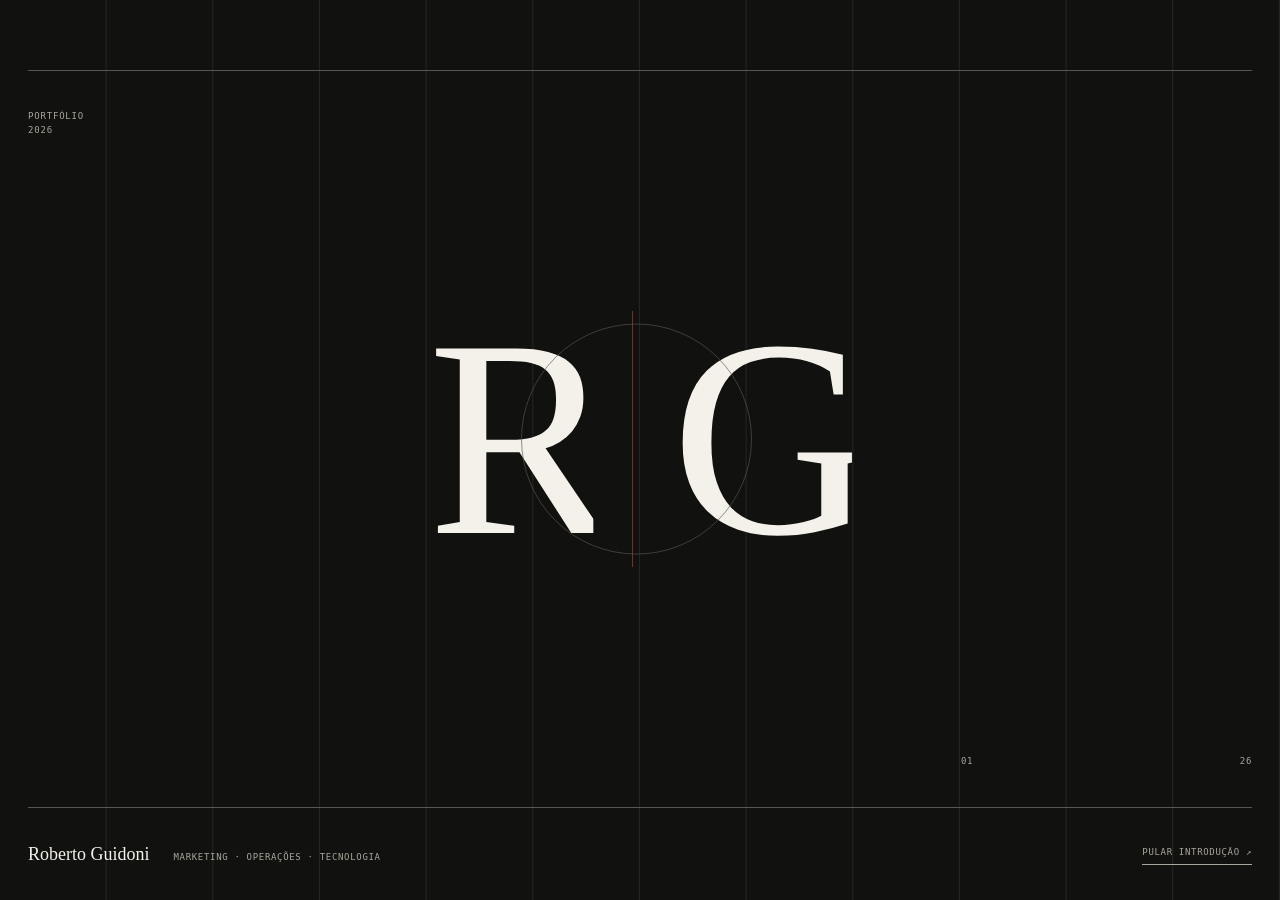
==== commit 7c91ec2c: "Adiciona intro animada ao portfolio" ====
--- a/index.html
+++ b/index.html
@@ -1,5 +1,15 @@
-<!doctype html><html lang="pt-BR"><head><meta charset="utf-8"><meta name="viewport" content="width=device-width,initial-scale=1"><meta name="description" content="Portfólio de Roberto Guidoni: marketing, mídia, operações e tecnologia."><title>Roberto Guidoni | Portfólio</title><link rel="stylesheet" href="assets/portfolio-v2.css"></head>
-<body><main class="gate">
+<!doctype html><html lang="pt-BR"><head><meta charset="utf-8"><meta name="viewport" content="width=device-width,initial-scale=1"><meta name="description" content="Portfólio de Roberto Guidoni: marketing, mídia, operações e tecnologia."><title>Roberto Guidoni | Portfólio</title><script>try{if(!sessionStorage.getItem('rg-intro-seen'))document.documentElement.classList.add('intro-pending')}catch(e){}</script><link rel="stylesheet" href="assets/portfolio-v2.css?v=intro-20260830"></head>
+<body>
+<section class="site-intro" id="site-intro" aria-label="Apresentação de Roberto Guidoni">
+  <div class="intro-grid" aria-hidden="true"></div>
+  <div class="intro-rule intro-rule-top" aria-hidden="true"></div><div class="intro-rule intro-rule-bottom" aria-hidden="true"></div>
+  <p class="intro-edition">Portfólio<br>2026</p>
+  <div class="intro-lockup" aria-hidden="true"><span>R</span><i></i><span>G</span></div>
+  <div class="intro-signature"><strong>Roberto Guidoni</strong><span>Marketing · Operações · Tecnologia</span></div>
+  <p class="intro-index" aria-hidden="true"><span>01</span><span>26</span></p>
+  <button class="intro-skip" id="intro-skip" type="button">Pular introdução ↗</button>
+</section>
+<main class="gate">
   <div class="gate-orbit orbit-one" aria-hidden="true"></div><div class="gate-orbit orbit-two" aria-hidden="true"></div>
   <nav class="gate-nav" aria-label="Apresentação"><span>Roberto Guidoni</span><span>Marketing · Operações · Tecnologia</span><span>Portfólio · 2026</span></nav>
   <header class="gate-title"><p>Uma introdução antes do conteúdo</p><h1><span>Escolha seu</span><em>caminho.</em></h1></header>
@@ -8,4 +18,7 @@
     <a class="gate-path sage" href="projetos.html"><span class="gate-path-number">02</span><span class="gate-path-label">Para clientes e parceiros</span><h2>Projetos e demonstrações</h2><p>Soluções navegáveis para mídia, dados, atendimento e operação.</p><span class="gate-path-arrow" aria-hidden="true">↗</span></a>
   </section>
   <div class="gate-foot"><span>Head de Gestão de Tráfego Pago · Smart</span><span>São Caetano do Sul · atuação no Brasil todo</span></div>
-</main></body></html>
+</main>
+<script>
+(()=>{const root=document.documentElement,intro=document.querySelector('#site-intro'),skip=document.querySelector('#intro-skip');if(!root.classList.contains('intro-pending')||!intro)return;let finished=false;const close=()=>{if(finished)return;finished=true;intro.classList.add('is-leaving');try{sessionStorage.setItem('rg-intro-seen','1')}catch(e){}window.setTimeout(()=>{root.classList.remove('intro-pending');intro.remove()},620)};skip.addEventListener('click',close);const reduced=window.matchMedia('(prefers-reduced-motion: reduce)').matches;window.setTimeout(close,reduced?350:2900)})();
+</script></body></html>
--- a/assets/portfolio-v2.css
+++ b/assets/portfolio-v2.css
@@ -13,6 +13,34 @@
 body { margin: 0; background: var(--paper); color: var(--ink); font-family: Arial, Helvetica, sans-serif; }
 a { color: inherit; text-decoration: none; }
 ::selection { background: var(--ink); color: var(--paper); }
+
+/* Abertura editorial — executada uma vez por sessão */
+.site-intro { display: none; }
+.intro-pending { overflow: hidden; }
+.intro-pending .site-intro { position: fixed; inset: 0; z-index: 1000; display: grid; grid-template-columns: repeat(12, 1fr); grid-template-rows: 70px 1fr 92px; gap: 0 20px; padding: 0 max(28px, calc((100vw - 1384px) / 2)); overflow: hidden; background: var(--ink); color: var(--paper); animation: intro-in .35s ease both; }
+.intro-pending .gate { visibility: hidden; }
+.intro-grid { position: absolute; inset: 0; opacity: .09; background-image: linear-gradient(90deg, transparent calc(100% - 1px), var(--paper) 1px); background-size: calc(100% / 12) 100%; transform: scaleY(0); transform-origin: top; animation: intro-grid 1s .15s cubic-bezier(.16,1,.3,1) forwards; }
+.intro-rule { position: absolute; right: max(28px, calc((100vw - 1384px) / 2)); left: max(28px, calc((100vw - 1384px) / 2)); height: 1px; background: #595751; transform: scaleX(0); transform-origin: left; animation: intro-rule 1s .08s cubic-bezier(.16,1,.3,1) forwards; }
+.intro-rule-top { top: 70px; }.intro-rule-bottom { bottom: 92px; animation-delay: .28s; }
+.intro-edition { grid-column: 1 / 3; grid-row: 2; align-self: start; margin: 40px 0 0; font: 9px/1.5 monospace; letter-spacing: .09em; text-transform: uppercase; color: var(--faint); opacity: 0; animation: intro-copy .6s .65s ease forwards; }
+.intro-lockup { position: relative; grid-column: 3 / 11; grid-row: 2; align-self: center; justify-self: center; display: flex; align-items: center; gap: clamp(18px,3vw,48px); font-family: Georgia,serif; font-size: clamp(8rem,22vw,22rem); font-weight: 400; line-height: .7; letter-spacing: -.08em; }
+.intro-lockup span { display: block; opacity: 0; transform: translateY(35%) skewY(6deg); clip-path: inset(0 0 100%); animation: intro-letter 1s .35s cubic-bezier(.16,1,.3,1) forwards; }
+.intro-lockup span:last-child { animation-delay: .48s; }
+.intro-lockup i { width: 1px; height: 0; background: var(--oxide); animation: intro-divider .8s .72s cubic-bezier(.16,1,.3,1) forwards; }
+.intro-lockup::after { content: ''; position: absolute; width: 54%; aspect-ratio: 1; left: 22%; top: 50%; border: 1px solid #595751; border-radius: 50%; opacity: 0; transform: translateY(-50%) scale(.72); animation: intro-orbit .9s .82s cubic-bezier(.16,1,.3,1) forwards; }
+.intro-signature { grid-column: 1 / 8; grid-row: 3; align-self: center; display: flex; gap: 24px; align-items: baseline; opacity: 0; animation: intro-copy .6s 1.2s ease forwards; }
+.intro-signature strong { font: 400 18px/1 Georgia,serif; }.intro-signature span,.intro-index,.intro-skip { font: 9px/1.3 monospace; letter-spacing: .075em; text-transform: uppercase; color: var(--faint); }
+.intro-index { grid-column: 10 / 13; grid-row: 2; align-self: end; display: flex; justify-content: space-between; margin: 0 0 40px; opacity: 0; animation: intro-copy .6s 1.05s ease forwards; }
+.intro-skip { position: absolute; right: max(28px, calc((100vw - 1384px) / 2)); bottom: 35px; padding: 0 0 5px; border: 0; border-bottom: 1px solid currentColor; background: transparent; cursor: pointer; opacity: 0; animation: intro-copy .6s 1.35s ease forwards; }
+.site-intro.is-leaving { animation: intro-out .62s cubic-bezier(.76,0,.24,1) forwards; }
+@keyframes intro-in { from { opacity: 0; } }
+@keyframes intro-grid { to { transform: scaleY(1); } }
+@keyframes intro-rule { to { transform: scaleX(1); } }
+@keyframes intro-letter { to { opacity: 1; transform: none; clip-path: inset(0); } }
+@keyframes intro-divider { to { height: clamp(110px,20vw,270px); } }
+@keyframes intro-orbit { to { opacity: .65; transform: translateY(-50%) scale(1); } }
+@keyframes intro-copy { to { opacity: 1; } }
+@keyframes intro-out { 65% { opacity: 1; transform: translateY(-100%); } 100% { opacity: 0; transform: translateY(-100%); } }
 
 .gate { position: relative; isolation: isolate; min-height: 100svh; padding: 0 max(28px, calc((100vw - 1384px) / 2)); display: grid; grid-template-rows: auto 1fr auto auto; overflow: hidden; }
 .gate-orbit { position: absolute; z-index: -1; width: 42vw; aspect-ratio: 1; border: 1px solid var(--faint); border-radius: 50%; opacity: .38; animation: orbit 18s linear infinite; }
@@ -495,6 +523,15 @@
 .demo-context dd { margin: 0; font-size: 14px; line-height: 1.5; }
 
 @media (max-width: 800px) {
+  .intro-pending .site-intro { grid-template-columns: repeat(4,1fr); grid-template-rows: 58px 1fr 112px; gap: 0 12px; padding: 0 17px; }
+  .intro-rule { right: 17px; left: 17px; }.intro-rule-top { top: 58px; }.intro-rule-bottom { bottom: 112px; }
+  .intro-grid { background-size: 25% 100%; }
+  .intro-edition { grid-column: 1 / 3; margin-top: 24px; }
+  .intro-lockup { grid-column: 1 / 5; gap: 14px; font-size: clamp(7rem,42vw,11rem); }
+  .intro-lockup::after { width: 74%; left: 13%; }
+  .intro-signature { grid-column: 1 / 5; display: grid; gap: 8px; }.intro-signature strong { font-size: 17px; }
+  .intro-index { grid-column: 3 / 5; margin-bottom: 25px; }
+  .intro-skip { right: 17px; bottom: 25px; }
   .gate { padding: 0 17px; grid-template-rows: auto 1fr auto auto; overflow: visible; }
   .gate-orbit { width: 78vw; }
   .gate-nav { grid-template-columns: 1fr auto; }
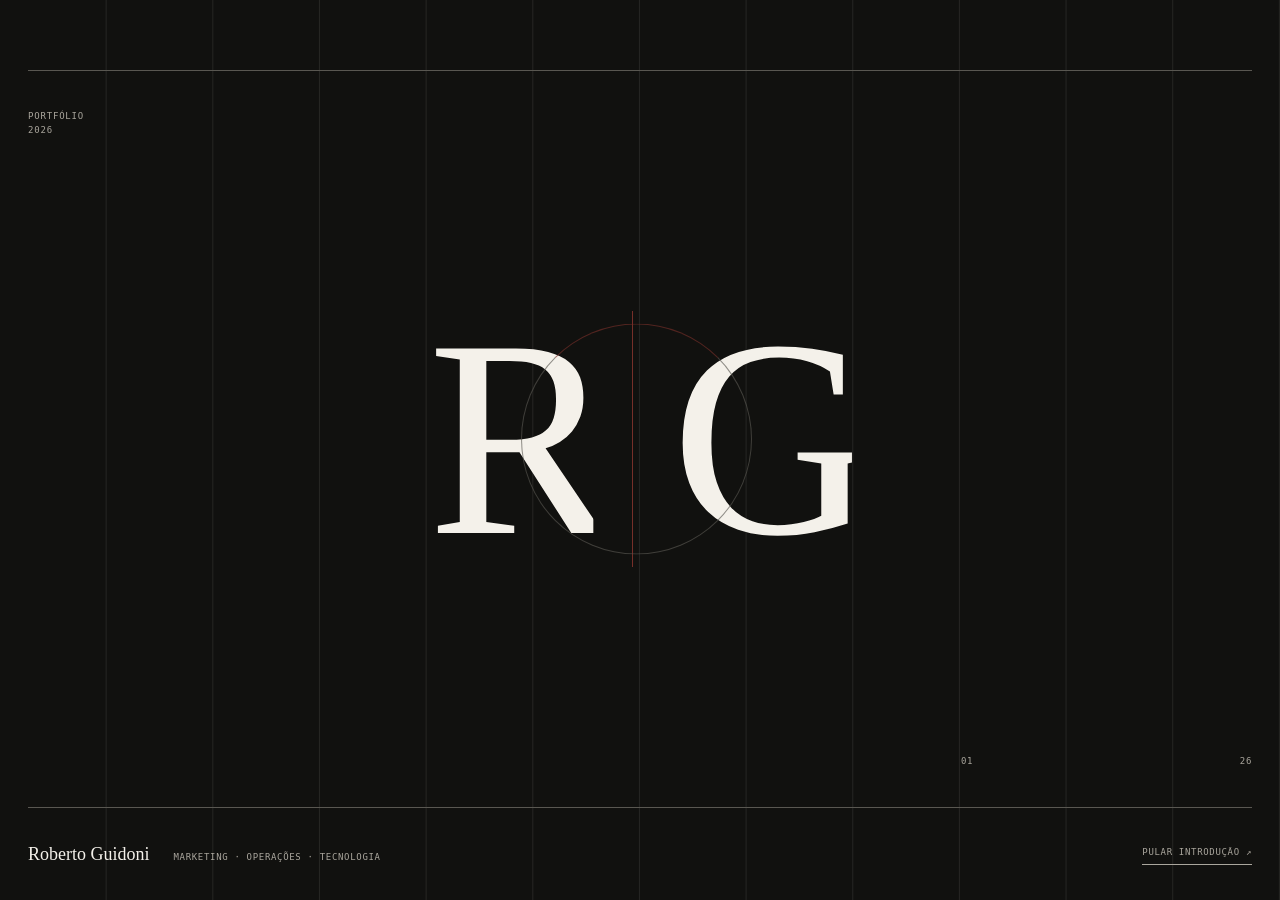
==== commit fa2617d5: "Refina transicao da intro animada" ====
--- a/index.html
+++ b/index.html
@@ -1,4 +1,4 @@
-<!doctype html><html lang="pt-BR"><head><meta charset="utf-8"><meta name="viewport" content="width=device-width,initial-scale=1"><meta name="description" content="Portfólio de Roberto Guidoni: marketing, mídia, operações e tecnologia."><title>Roberto Guidoni | Portfólio</title><script>try{if(!sessionStorage.getItem('rg-intro-seen'))document.documentElement.classList.add('intro-pending')}catch(e){}</script><link rel="stylesheet" href="assets/portfolio-v2.css?v=intro-20260830"></head>
+<!doctype html><html lang="pt-BR"><head><meta charset="utf-8"><meta name="viewport" content="width=device-width,initial-scale=1"><meta name="description" content="Portfólio de Roberto Guidoni: marketing, mídia, operações e tecnologia."><title>Roberto Guidoni | Portfólio</title><script>try{if(!sessionStorage.getItem('rg-intro-seen'))document.documentElement.classList.add('intro-pending')}catch(e){}</script><link rel="stylesheet" href="assets/portfolio-v2.css?v=intro-split-20260830"></head>
 <body>
 <section class="site-intro" id="site-intro" aria-label="Apresentação de Roberto Guidoni">
   <div class="intro-grid" aria-hidden="true"></div>
@@ -20,5 +20,5 @@
   <div class="gate-foot"><span>Head de Gestão de Tráfego Pago · Smart</span><span>São Caetano do Sul · atuação no Brasil todo</span></div>
 </main>
 <script>
-(()=>{const root=document.documentElement,intro=document.querySelector('#site-intro'),skip=document.querySelector('#intro-skip');if(!root.classList.contains('intro-pending')||!intro)return;let finished=false;const close=()=>{if(finished)return;finished=true;intro.classList.add('is-leaving');try{sessionStorage.setItem('rg-intro-seen','1')}catch(e){}window.setTimeout(()=>{root.classList.remove('intro-pending');intro.remove()},620)};skip.addEventListener('click',close);const reduced=window.matchMedia('(prefers-reduced-motion: reduce)').matches;window.setTimeout(close,reduced?350:2900)})();
+(()=>{const root=document.documentElement,intro=document.querySelector('#site-intro'),skip=document.querySelector('#intro-skip');if(!root.classList.contains('intro-pending')||!intro)return;let finished=false;const close=()=>{if(finished)return;finished=true;intro.classList.add('is-leaving');try{sessionStorage.setItem('rg-intro-seen','1')}catch(e){}window.setTimeout(()=>{root.classList.remove('intro-pending');intro.remove()},920)};skip.addEventListener('click',close);const reduced=window.matchMedia('(prefers-reduced-motion: reduce)').matches;window.setTimeout(close,reduced?350:2900)})();
 </script></body></html>
--- a/assets/portfolio-v2.css
+++ b/assets/portfolio-v2.css
@@ -17,8 +17,9 @@
 /* Abertura editorial — executada uma vez por sessão */
 .site-intro { display: none; }
 .intro-pending { overflow: hidden; }
-.intro-pending .site-intro { position: fixed; inset: 0; z-index: 1000; display: grid; grid-template-columns: repeat(12, 1fr); grid-template-rows: 70px 1fr 92px; gap: 0 20px; padding: 0 max(28px, calc((100vw - 1384px) / 2)); overflow: hidden; background: var(--ink); color: var(--paper); animation: intro-in .35s ease both; }
-.intro-pending .gate { visibility: hidden; }
+.intro-pending .site-intro { position: fixed; inset: 0; z-index: 1000; isolation: isolate; display: grid; grid-template-columns: repeat(12, 1fr); grid-template-rows: 70px 1fr 92px; gap: 0 20px; padding: 0 max(28px, calc((100vw - 1384px) / 2)); overflow: hidden; background: transparent; color: var(--paper); animation: intro-in .35s ease both; }
+.intro-pending .site-intro::before,.intro-pending .site-intro::after { content: ''; position: absolute; z-index: -2; top: 0; bottom: 0; width: 50.1%; background: var(--ink); }
+.intro-pending .site-intro::before { left: 0; }.intro-pending .site-intro::after { right: 0; }
 .intro-grid { position: absolute; inset: 0; opacity: .09; background-image: linear-gradient(90deg, transparent calc(100% - 1px), var(--paper) 1px); background-size: calc(100% / 12) 100%; transform: scaleY(0); transform-origin: top; animation: intro-grid 1s .15s cubic-bezier(.16,1,.3,1) forwards; }
 .intro-rule { position: absolute; right: max(28px, calc((100vw - 1384px) / 2)); left: max(28px, calc((100vw - 1384px) / 2)); height: 1px; background: #595751; transform: scaleX(0); transform-origin: left; animation: intro-rule 1s .08s cubic-bezier(.16,1,.3,1) forwards; }
 .intro-rule-top { top: 70px; }.intro-rule-bottom { bottom: 92px; animation-delay: .28s; }
@@ -27,20 +28,26 @@
 .intro-lockup span { display: block; opacity: 0; transform: translateY(35%) skewY(6deg); clip-path: inset(0 0 100%); animation: intro-letter 1s .35s cubic-bezier(.16,1,.3,1) forwards; }
 .intro-lockup span:last-child { animation-delay: .48s; }
 .intro-lockup i { width: 1px; height: 0; background: var(--oxide); animation: intro-divider .8s .72s cubic-bezier(.16,1,.3,1) forwards; }
-.intro-lockup::after { content: ''; position: absolute; width: 54%; aspect-ratio: 1; left: 22%; top: 50%; border: 1px solid #595751; border-radius: 50%; opacity: 0; transform: translateY(-50%) scale(.72); animation: intro-orbit .9s .82s cubic-bezier(.16,1,.3,1) forwards; }
+.intro-lockup::after { content: ''; position: absolute; width: 54%; aspect-ratio: 1; left: 22%; top: 50%; border: 1px solid #595751; border-top-color: var(--oxide); border-radius: 50%; opacity: 0; transform: translateY(-50%) scale(.72); animation: intro-orbit .9s .82s cubic-bezier(.16,1,.3,1) forwards,intro-spin 5.5s 1.72s linear infinite; }
 .intro-signature { grid-column: 1 / 8; grid-row: 3; align-self: center; display: flex; gap: 24px; align-items: baseline; opacity: 0; animation: intro-copy .6s 1.2s ease forwards; }
 .intro-signature strong { font: 400 18px/1 Georgia,serif; }.intro-signature span,.intro-index,.intro-skip { font: 9px/1.3 monospace; letter-spacing: .075em; text-transform: uppercase; color: var(--faint); }
 .intro-index { grid-column: 10 / 13; grid-row: 2; align-self: end; display: flex; justify-content: space-between; margin: 0 0 40px; opacity: 0; animation: intro-copy .6s 1.05s ease forwards; }
 .intro-skip { position: absolute; right: max(28px, calc((100vw - 1384px) / 2)); bottom: 35px; padding: 0 0 5px; border: 0; border-bottom: 1px solid currentColor; background: transparent; cursor: pointer; opacity: 0; animation: intro-copy .6s 1.35s ease forwards; }
-.site-intro.is-leaving { animation: intro-out .62s cubic-bezier(.76,0,.24,1) forwards; }
+.site-intro.is-leaving { pointer-events: none; }
+.site-intro.is-leaving::before { animation: intro-split-left .88s cubic-bezier(.76,0,.24,1) forwards; }
+.site-intro.is-leaving::after { animation: intro-split-right .88s cubic-bezier(.76,0,.24,1) forwards; }
+.site-intro.is-leaving > * { animation: intro-content-out .28s ease forwards !important; }
 @keyframes intro-in { from { opacity: 0; } }
 @keyframes intro-grid { to { transform: scaleY(1); } }
 @keyframes intro-rule { to { transform: scaleX(1); } }
 @keyframes intro-letter { to { opacity: 1; transform: none; clip-path: inset(0); } }
 @keyframes intro-divider { to { height: clamp(110px,20vw,270px); } }
 @keyframes intro-orbit { to { opacity: .65; transform: translateY(-50%) scale(1); } }
+@keyframes intro-spin { from { opacity: .65; transform: translateY(-50%) scale(1) rotate(0); } to { opacity: .65; transform: translateY(-50%) scale(1) rotate(360deg); } }
 @keyframes intro-copy { to { opacity: 1; } }
-@keyframes intro-out { 65% { opacity: 1; transform: translateY(-100%); } 100% { opacity: 0; transform: translateY(-100%); } }
+@keyframes intro-content-out { to { opacity: 0; } }
+@keyframes intro-split-left { to { transform: translateX(-101%); } }
+@keyframes intro-split-right { to { transform: translateX(101%); } }
 
 .gate { position: relative; isolation: isolate; min-height: 100svh; padding: 0 max(28px, calc((100vw - 1384px) / 2)); display: grid; grid-template-rows: auto 1fr auto auto; overflow: hidden; }
 .gate-orbit { position: absolute; z-index: -1; width: 42vw; aspect-ratio: 1; border: 1px solid var(--faint); border-radius: 50%; opacity: .38; animation: orbit 18s linear infinite; }
@@ -659,6 +666,8 @@
 
 @media (max-width: 480px) {
   html, body { max-width: 100%; overflow-x: hidden; }
+  .gate-title h1 { font-size: clamp(3.9rem, 17.5vw, 5.2rem); letter-spacing: -.055em; }
+  .gate-title h1 em { margin-left: 0; }
   .inner-hero h1 { max-width: 100%; font-size: clamp(3.4rem, 16vw, 4.8rem); letter-spacing: -.055em; }
   .inner-hero h1 em { margin-left: 2%; }
   .inner-hero-copy { max-width: calc(100vw - 34px); overflow-wrap: anywhere; }
